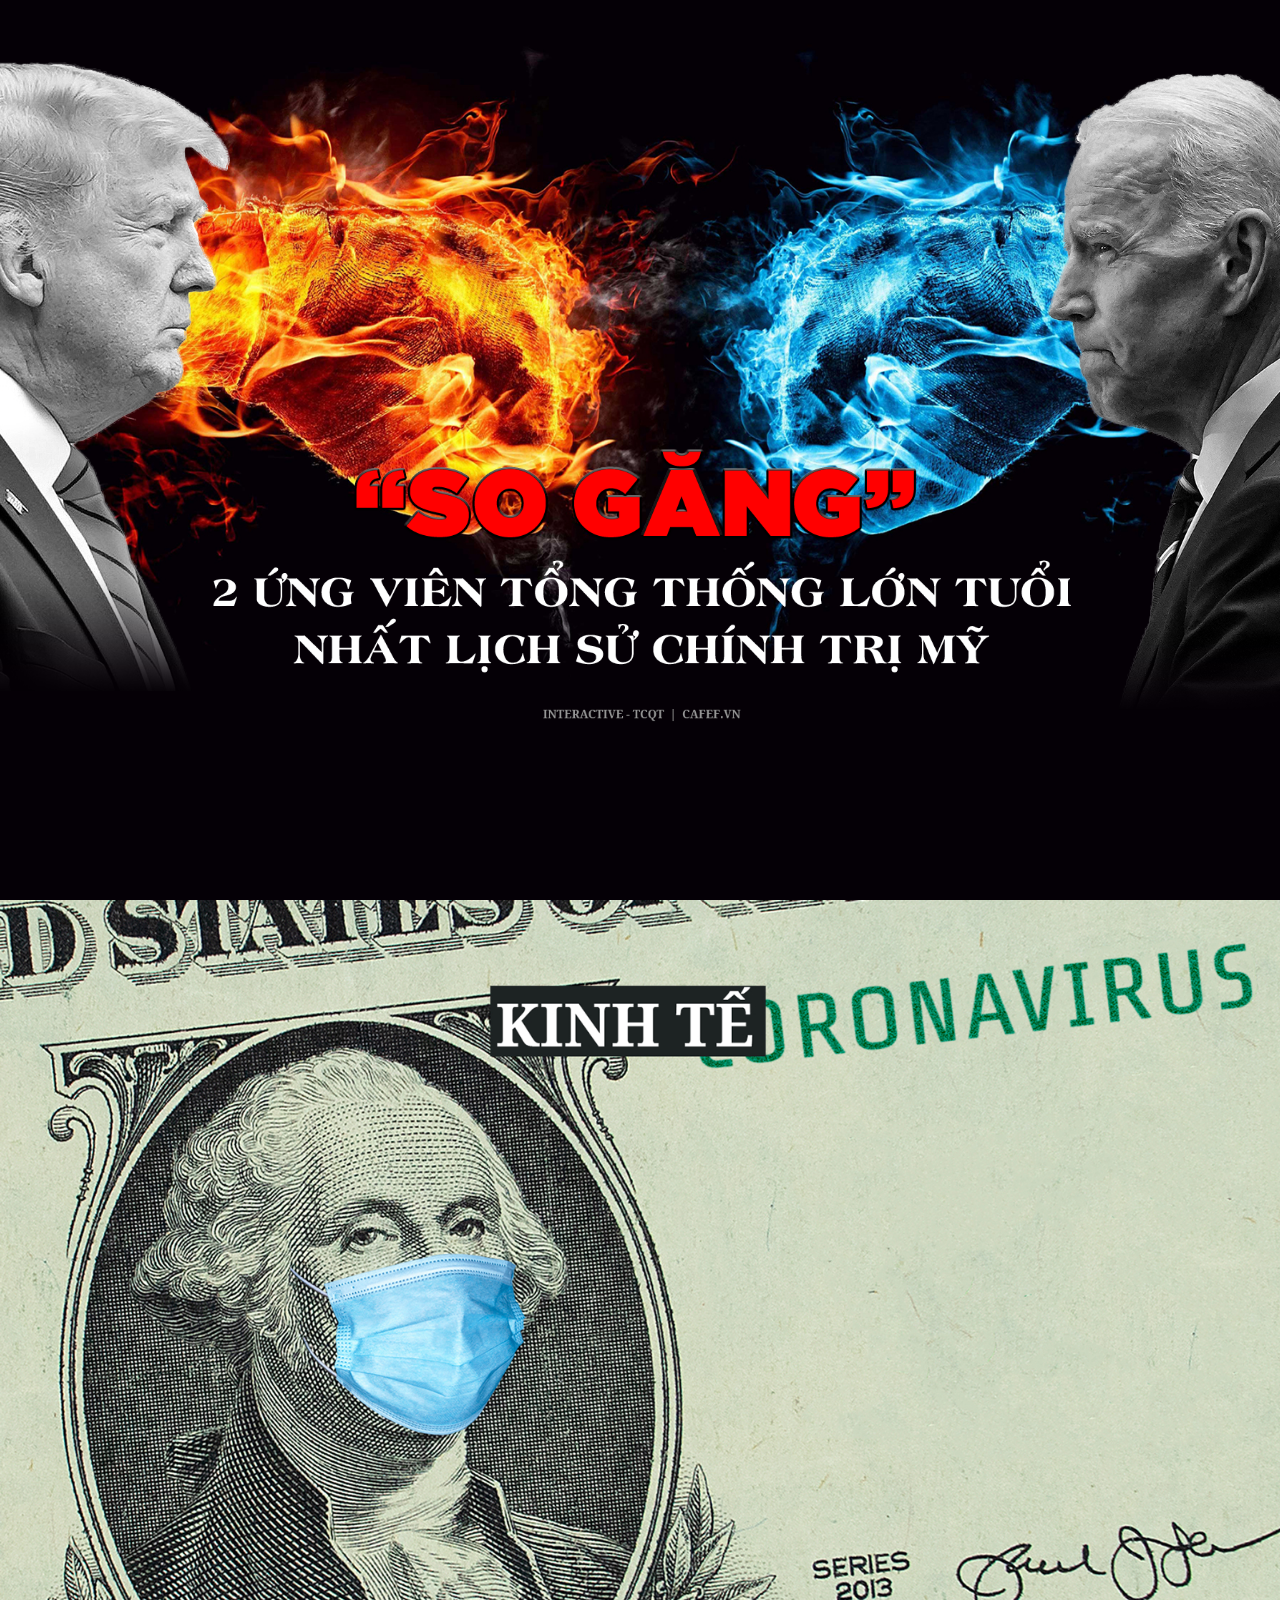
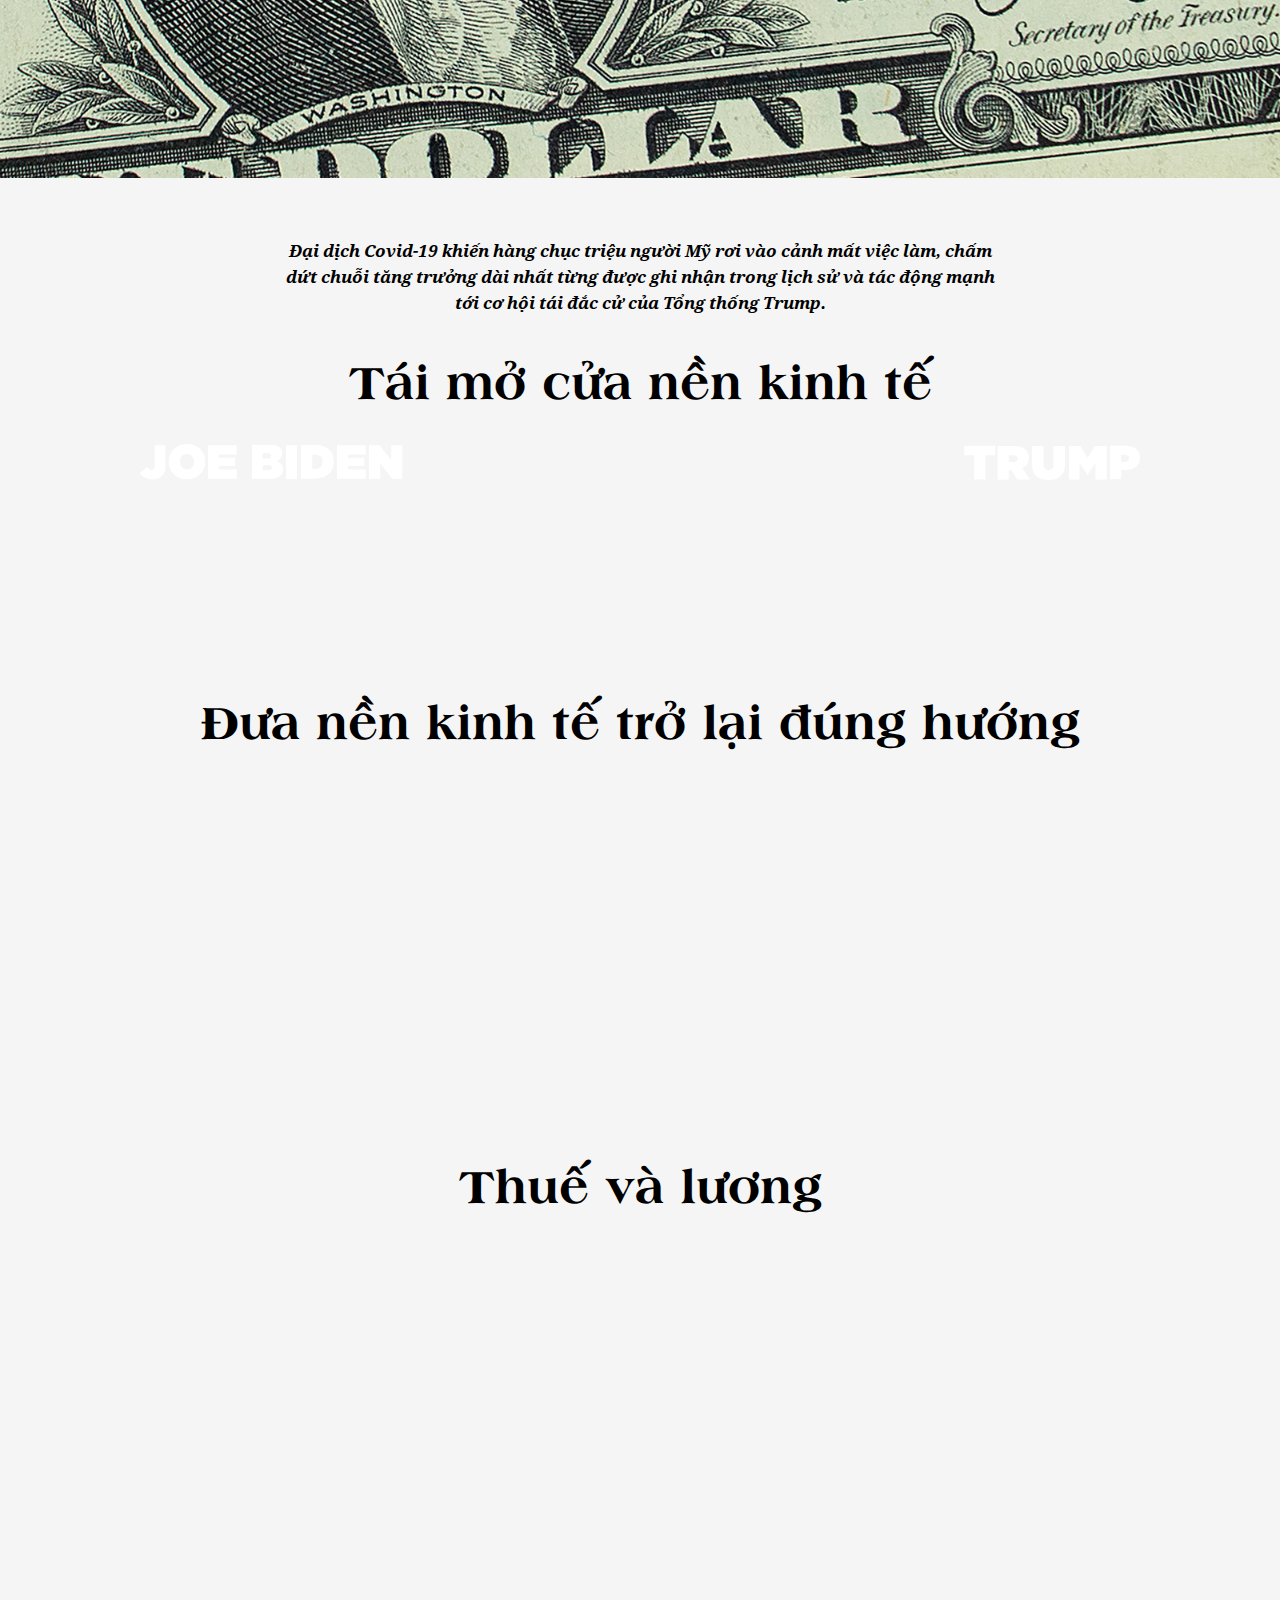
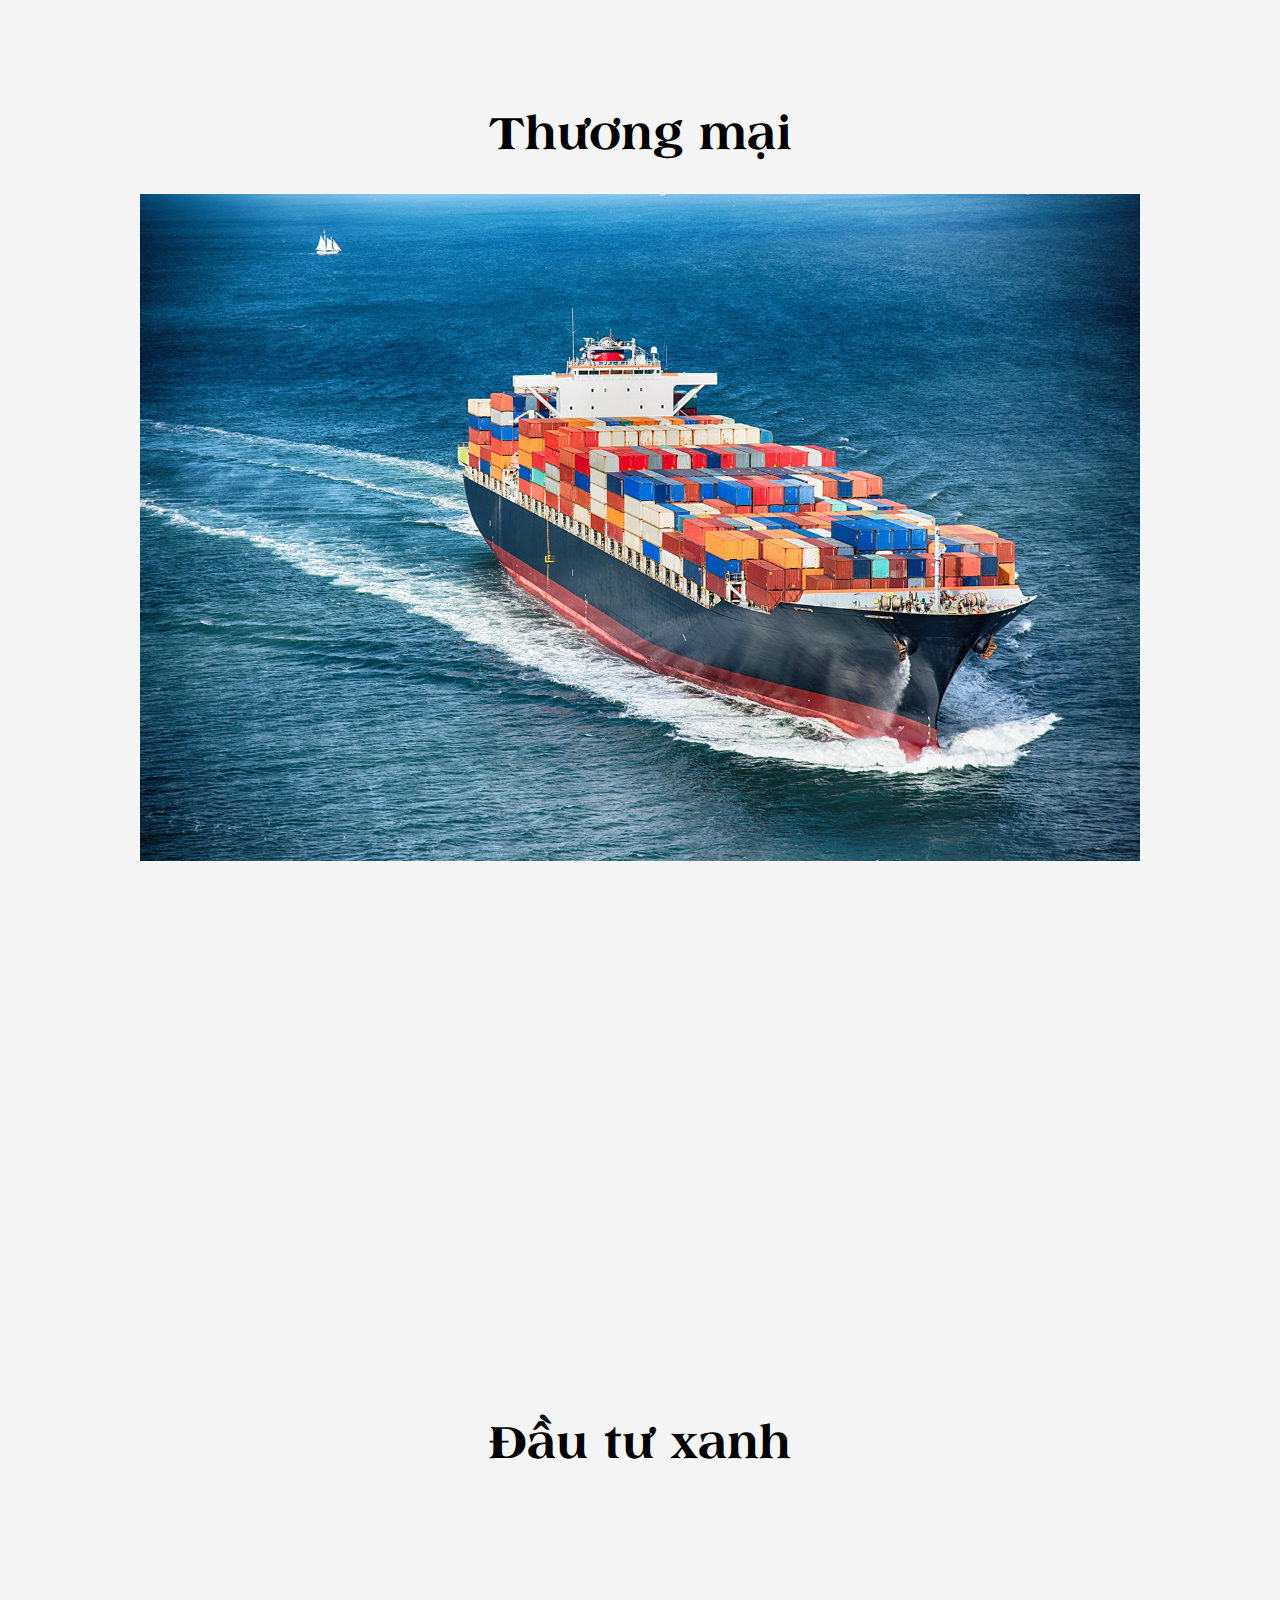
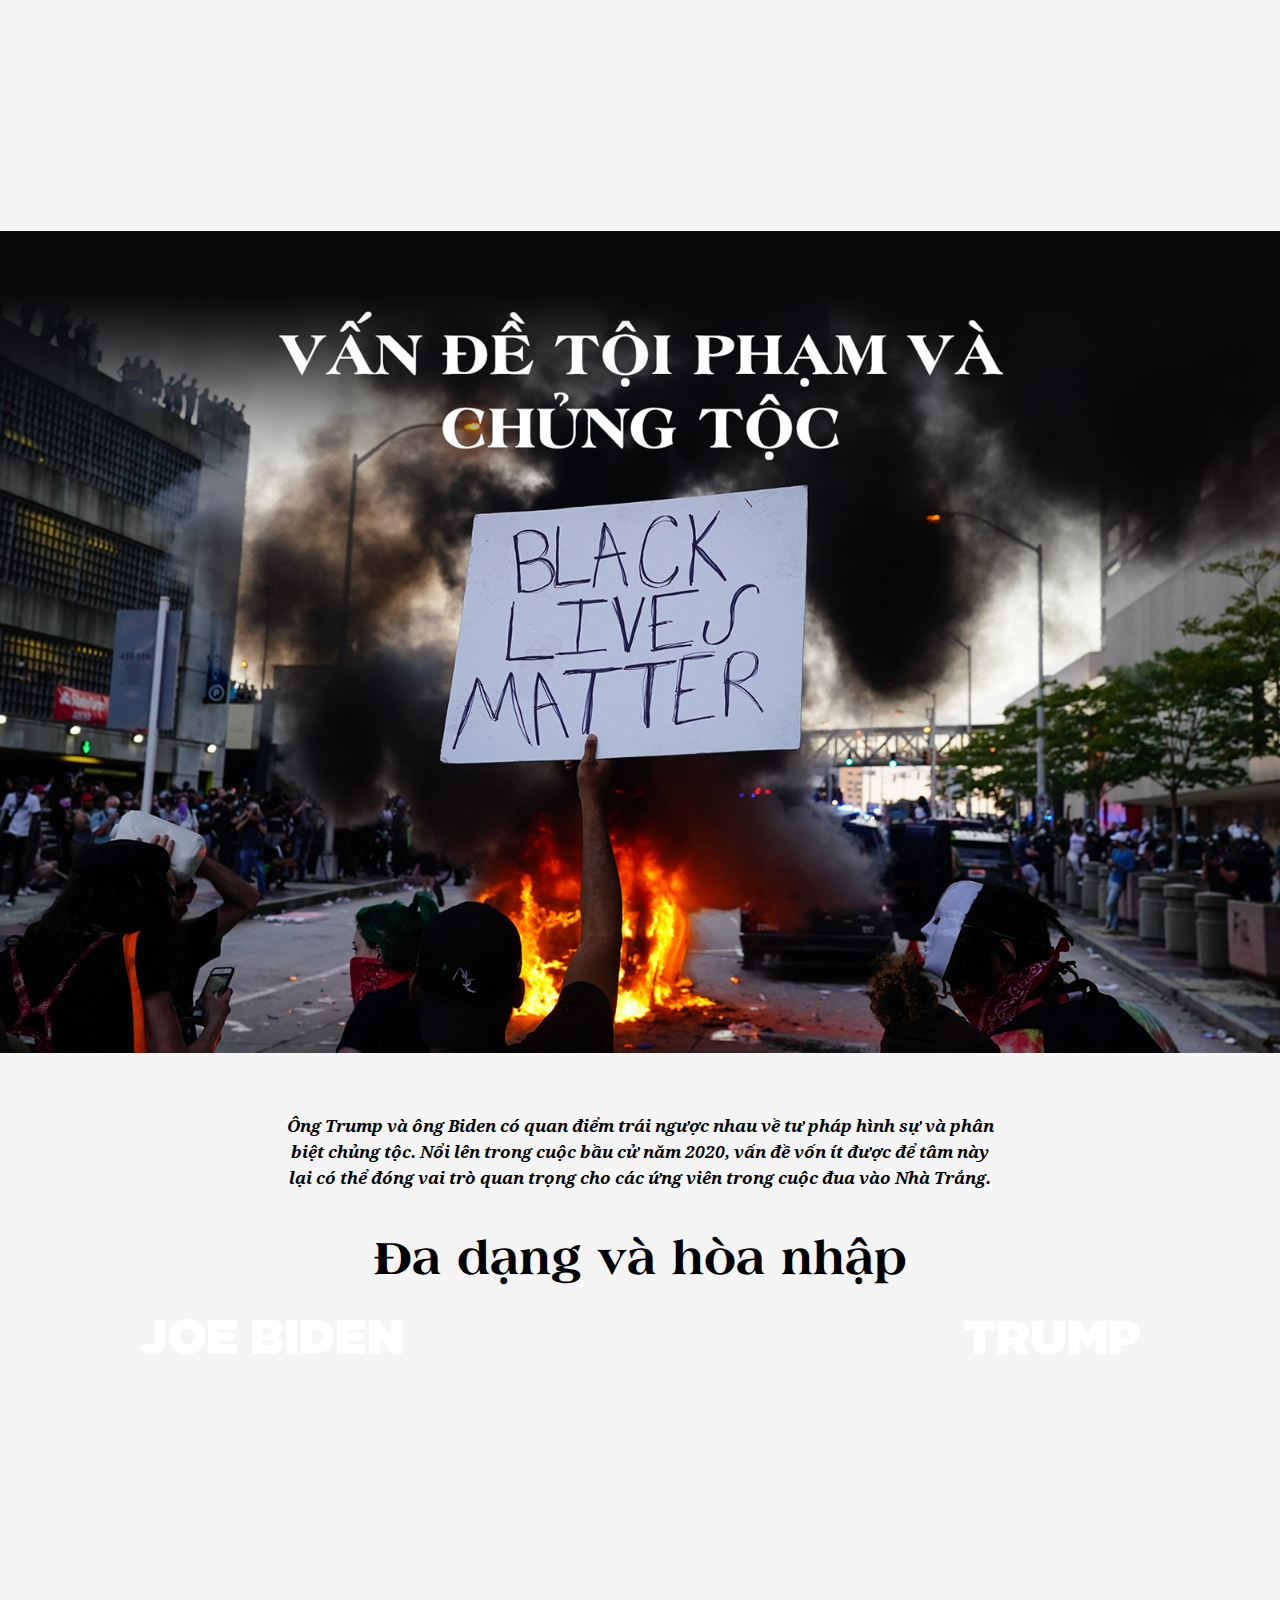
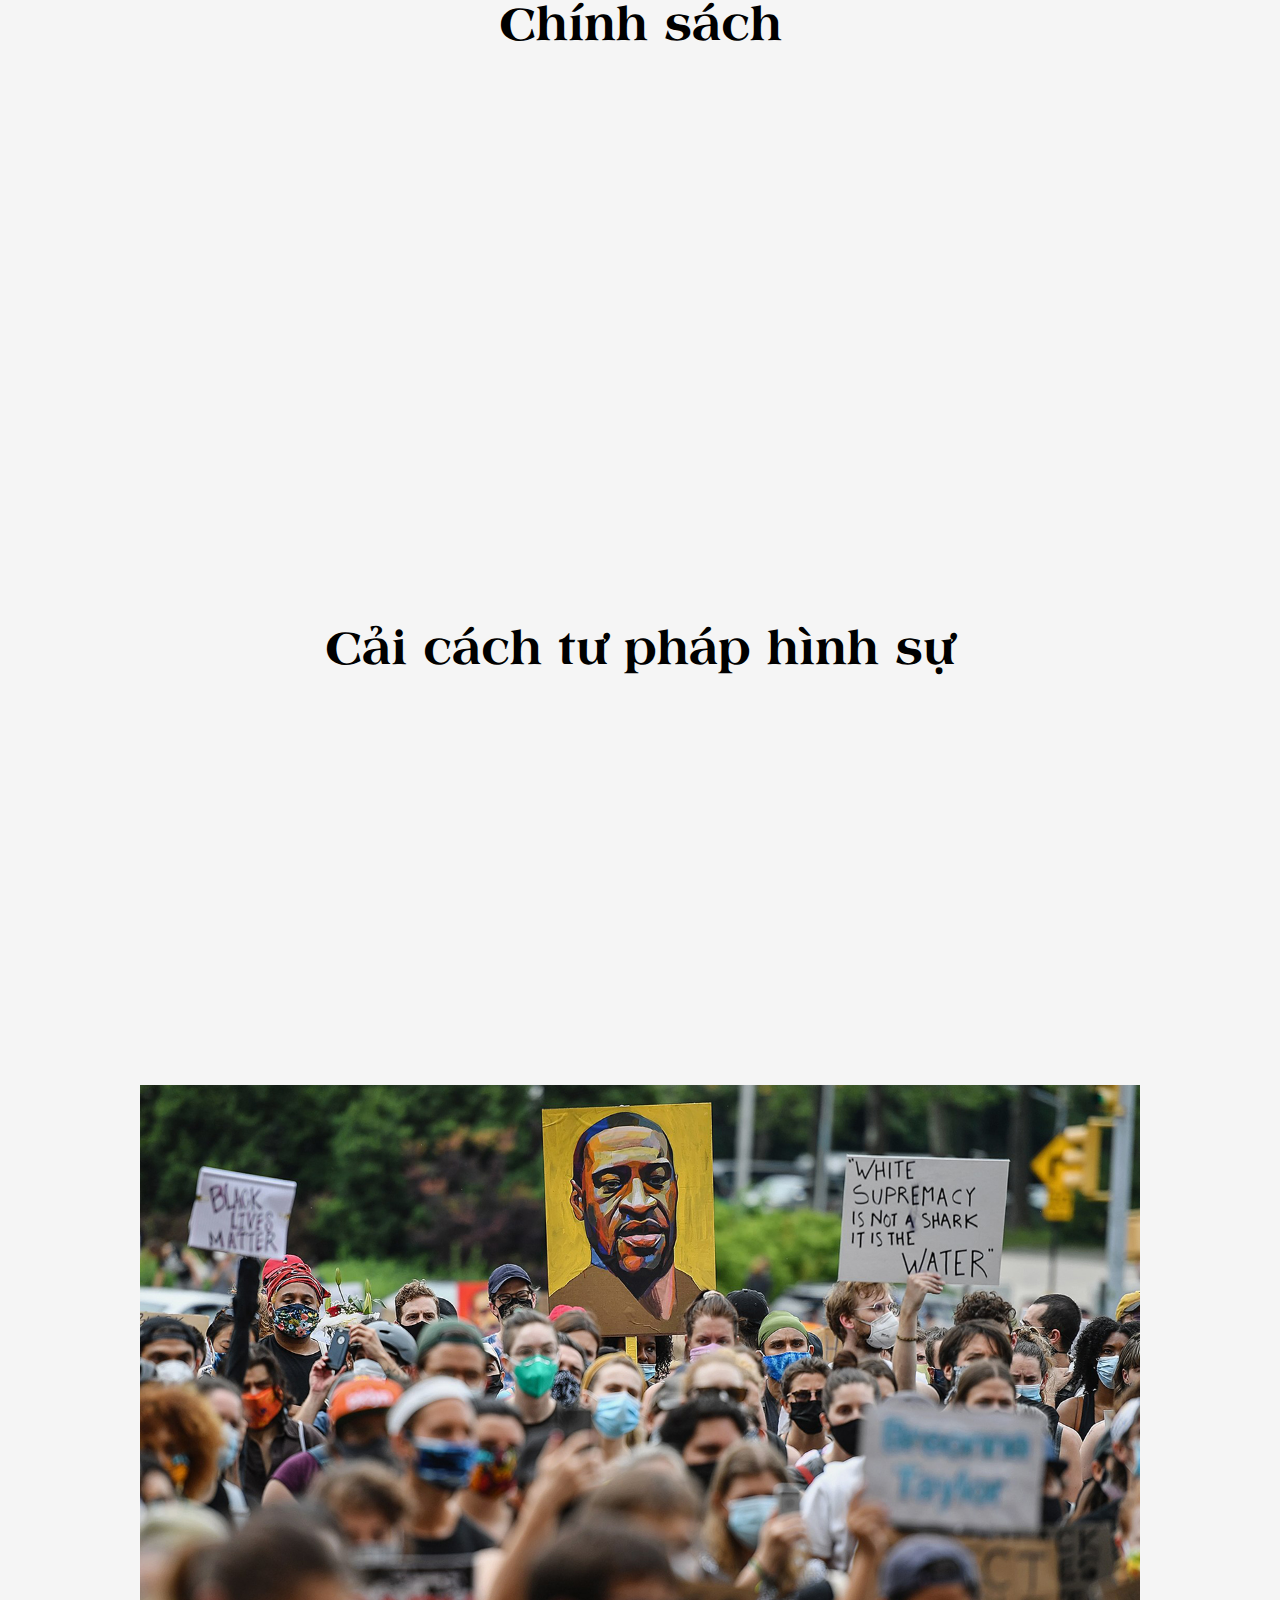
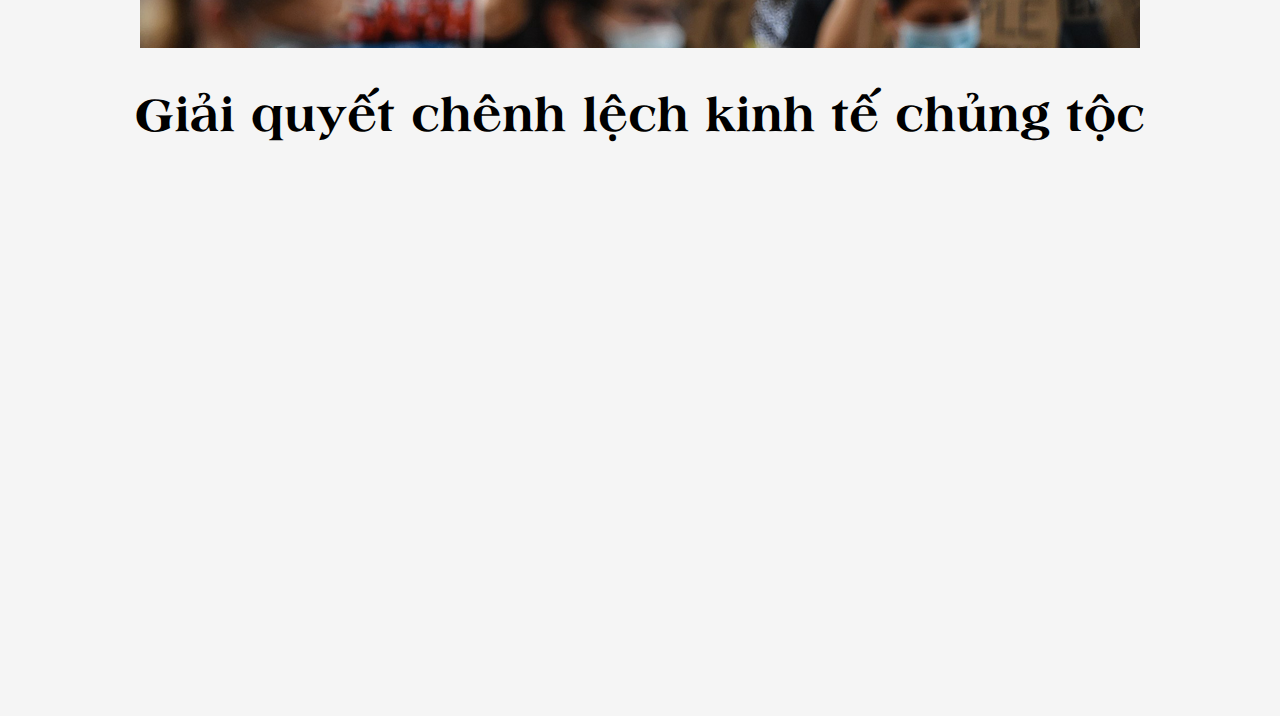
==== web/index.html @ c458f216 "init" ====
<!DOCTYPE html>
<html lang="en">
<head>
    <meta charset="UTF-8">
    <meta name="viewport" content="width=device-width, initial-scale=1.0">
    <title>"So găng" 2 ứng viên Tổng thống lớn tuổi nhất lịch sử chính trị Mỹ</title>
    <link rel="stylesheet" href="css/reset.css">
    <link rel="stylesheet" href="css/fonts.css">
    <link rel="stylesheet" href="css/animate.css">
    <link rel="stylesheet" href="css/styles.css">
    <script src="js/jquery-3.3.1.min.js"></script>
    <script src="js/wow.min.js"></script>
    <script>
        $.fn.equalHeights = function(){
            var max_height = 0;
            $(this).each(function(){
                max_height = Math.max($(this).outerHeight(), max_height);
            });
            $(this).each(function(){
                $(this).height(max_height);
            });
        };

        $(document).ready(function() {
            $('.emag-sec-row').each(function() {
                $(this).find('.emag-content').equalHeights()
            })

            new WOW().init();
        })
    </script>
</head>
<body>
    <div class="emag-wrapper">
        <div class="emag-cover">
            <img src="images/cover.jpg" alt="">
            <img src="images/title.png" alt="" class="emag-cover-title">
            <img src="images/bg.png" alt="" class="emag-bg">
        </div>

        <div class="emag-section">
            <div class="emag-sec-cover">
                <img src="images/cover-1.jpg" alt="">
            </div>

            <div class="emag-sec-sapo w720">
                Đại dịch Covid-19 khiến hàng chục triệu người Mỹ rơi vào cảnh mất việc làm, chấm dứt chuỗi tăng trưởng dài nhất từng được ghi nhận trong lịch sử và tác động mạnh tới cơ hội tái đắc cử của Tổng thống Trump.
            </div>

            <div class="emag-sec-main">
                <div class="emag-sec-title">Tái mở cửa nền kinh tế</div>

                <img src="images/caption.png" alt="" class="emag-cation">

                <div class="emag-sec-row">
                    <div class="emag-sec-column wow fadeInLeft" data-wow-duration="0.6s">
                        <div class="emag-sub">Thận trọng</div>

                        <div class="emag-content">
                            <p>Thận trọng trong việc mở cửa trở lại nền kinh tế khi chưa thể tăng cường các xét nghiệm Covid-19.</p>
                        </div>
                    </div>

                    <div class="emag-sec-column wow fadeInRight" data-wow-duration="0.6s">
                        <div class="emag-sub">Mở cửa càng nhanh càng tốt</div>

                        <div class="emag-content">
                            <p>Thúc đẩy các bang mở cửa trở lại càng nhanh càng tốt mặc dù dịch bệnh hoành hành.</p>
                        </div>
                    </div>
                </div>

                <div class="emag-sec-title">Đưa nền kinh tế trở lại đúng hướng</div>

                <div class="emag-sec-row">
                    <div class="emag-sec-column wow fadeInLeft" data-wow-duration="0.6s">
                        <div class="emag-sub">Chi thêm hàng nghìn tỷ</div>

                        <div class="emag-content">
                            <p>Đề xuất chi hàng nghìn tỷ USD để tạo việc làm mới trong lĩnh vực năng lượng sạch, sản xuất và chăm sóc sức khỏe đồng thời giảm bớt bất bình đẳng kinh tế chủng tộc.</p>

                            <p>Muốn Washington hỗ trợ nhiều hơn nữa cho các bang trong việc chi trả trợ cấp thất nghiệp và cho rằng các hộ gia đình cũng như chính quyền địa phương cần được hỗ trợ nhiều hơn nữa để vượt qua tình trạng đóng cửa.</p>
                        </div>
                    </div>

                    <div class="emag-sec-column wow fadeInRight" data-wow-duration="0.6s">
                        <div class="emag-sub">Kích thích một lần</div>

                        <div class="emag-content">
                            <p>Kể từ khi Covid-19 bùng lên, Tổng thống Trump đã ký luật hỗ trợ nền kinh tế với hàng nghìn tỷ USD viện trợ một lần cho các doanh nghiệp, cá nhân và các chính quyền địa phương.</p>

                            <p>Để hỗ trợ các biện pháp kích thích này, ông Trump đưa ra nhiều giải pháp, bao gồm cả cắt giảm thuế.</p>
                        </div>
                    </div>
                </div>

                <div class="emag-sec-title">Thuế và lương</div>

                <div class="emag-sec-row">
                    <div class="emag-sec-column wow fadeInLeft" data-wow-duration="0.6s">
                        <div class="emag-sub">Tăng lương tối thiểu</div>

                        <div class="emag-content">
                            <p>Đưa ra những chỉ trích, cho rằng việc cắt giảm thuế năm 2017 của Chính quyền Trump là mang lại quá nhiều lợi ích cho những người giàu có và các tập đoàn.</p>

                            <p>Cam kết đảo ngược một số quy định cắt giảm thuế năm 2017 của ông Trump bằng cách tăng thuế cận biên đối với người có thu nhập cao nhất về mức 39,6% so với 37% như hiện nay.</p>

                            <p>Hỗ trợ nâng mức lương tối thiểu quốc gia lên 15 USD/giờ từ mức 7,25 USD/giờ và gia tăng các khoản miễn thuế cho người lao động có thu nhập thấp hơn.  </p>
                        </div>
                    </div>

                    <div class="emag-sec-column wow fadeInRight" data-wow-duration="0.6s">
                        <div class="emag-sub">Không tăng thuế</div>

                        <div class="emag-content">
                            <p>Việc cắt giảm thuế năm 2017 là ví dụ cho cách tiếp cận của ông Trump trong việc kích thích tăng trưởng kinh tế. Việc cắt giảm thuế tiền lương sẽ tăng thu nhập của hầu hết những người Mỹ đang làm việc.</p>

                            <p>Chiến dịch tranh cử của ông Trump đang công kích chính sách tăng thuế trong khi nền kinh tế chật vật phục hồi.</p>
                        </div>
                    </div>
                </div>

                <div class="emag-sec-title">Thương mại</div>

                <img src="images/img-1.jpg" alt="" class="emag-sec-img">

                <div class="emag-sec-row">
                    <div class="emag-sec-column wow fadeInLeft" data-wow-duration="0.6s">
                        <div class="emag-sub">Thúc đẩy sản xuất trong nước</div>

                        <div class="emag-content">
                            <p>Đề xuất kế hoạch sản xuất tại Mỹ của riêng mình vào tháng 7, ông Biden cam kết chi 700 tỷ USD cho các sản phẩm mà Mỹ nghiên cứu và sản xuất.</p>

                            <p>Theo ông Biden, kế hoạch này có thể mang đến 5 triệu việc làm hoặc ít nhất là người lao động có thêm tiền lương trong đợt đại dịch chết người.</p>

                            <p>Chỉ trích cuộc chiến thuế quan của ông Trump với Trung Quốc là có hại cho người tiêu dùng và nông dân Mỹ.</p>

                            <p>Bỏ phiếu cho Hiệp định Thương mại Tự do Bắc Mỹ (NAFTA) khi còn là Thượng nghị sĩ.</p>
                        </div>
                    </div>

                    <div class="emag-sec-column wow fadeInRight" data-wow-duration="0.6s">
                        <div class="emag-sub">Thúc đẩy sản xuất trong nước</div>

                        <div class="emag-content">
                            <p>Một trong những vấn đề cốt lõi được ông Trump nhắc tới khi chạy đua vào Nhà Trắng năm 2016 là thúc đẩy sản xuất ở chính nước Mỹ.</p>

                            <p>Cho rằng những khó khăn của Mỹ trong việc mua các trang thiết bị y tế cần thiết giữa đại dịch là lý do để khuyến khích các công ty Mỹ không đi ra bên ngoài.</p>
                        </div>
                    </div>
                </div>

                <div class="emag-sec-title">Đầu tư xanh</div>

                <div class="emag-sec-row">
                    <div class="emag-sec-column wow fadeInLeft" data-wow-duration="0.6s">
                        <div class="emag-sub">2.000 tỷ USD cho 4 năm</div>

                        <div class="emag-content">
                            <p>Ông Biden tuyên bố sẽ chi 2.000 tỷ USD trong 4 năm để cải tiến cơ sở hạ tầng, xây dựng hệ thống vận tải công cộng không khí thải, xây dựng những ngôi nhà bền vững và tạo việc làm trong lĩnh vực năng lượng sạch.</p>
                        </div>
                    </div>

                    <div class="emag-sec-column wow fadeInRight" data-wow-duration="0.6s">
                        <div class="emag-sub">Không đề cao</div>

                        <div class="emag-content">
                            <p>Ông Trump cũng ủng hộ chi tiêu nhiều hơn cho đường xá, cầu và sân bay của Mỹ nhưng không tỏ ra mặn mà với đầu tư “xanh”.</p>
                        </div>
                    </div>
                </div>
            </div>
        </div>

        <div class="emag-section">
            <div class="emag-sec-cover">
                <img src="images/cover-2.jpg" alt="">
            </div>

            <div class="emag-sec-sapo w720">
                Ông Trump và ông Biden có quan điểm trái ngược nhau về tư pháp hình sự và phân biệt chủng tộc. Nổi lên trong cuộc bầu cử năm 2020, vấn đề vốn ít được để tâm này lại có thể đóng vai trò quan trọng cho các ứng viên trong cuộc đua vào Nhà Trắng.
            </div>

            <div class="emag-sec-main">
                <div class="emag-sec-title">Đa dạng và hòa nhập</div>

                <img src="images/caption.png" alt="" class="emag-cation">
                
                <div class="emag-sec-row">
                    <div class="emag-sec-column wow fadeInLeft" data-wow-duration="0.6s">
                        <div class="emag-sub">Hứa hẹn cho sự đa dạng</div>

                        <div class="emag-content">
                            <p>Ông Biden đã cam kết rằng nội các của ông cũng như các quyết định bổ nhiệm sau này và cả việc chọn Phó Tổng thống, đều phản ánh sự đa dạng chủng tộc của nước Mỹ.</p>
                        </div>
                    </div>

                    <div class="emag-sec-column wow fadeInRight" data-wow-duration="0.6s">
                        <div class="emag-sub">Ít cố vấn da màu</div>

                        <div class="emag-content">
                            <p>Có rất ít người da đen trong số các cố vấn và nhân viên Nhà Trắng dưới thời ông Donald Trump.</p>
                        </div>
                    </div>
                </div>

                <div class="emag-sec-title">Chính sách</div>

                <div class="emag-sec-row">
                    <div class="emag-sec-column wow fadeInLeft" data-wow-duration="0.6s">
                        <div class="emag-sub">Cải cách</div>

                        <div class="emag-content">
                            <p>Cáo buộc Chính quyền Trump giám sát lỏng lẻo hoạt động của các cảnh sát vi phạm quyền công dân. Thúc đẩy cải cách quyền miễn trừ theo hướng giảm đặc quyền dành cho cảnh sát, một quy định giúp bảo vệ các sĩ quan thực thi pháp luật khỏi các vụ kiện của nạn nhân. Người phát ngôn của ông Trump nói rằng ông chủ Nhà Trắng không ủng hộ việc tước bỏ quyền này của cảnh sát.</p>

                            <p>Chống lại lời kêu gọi của các nhà hoạt động để nhằm vào cảnh sát. Thay vào đó, hứa đầu tư 300 triệu USD vào một chương trình nhằm đa dạng hơn đội ngũ sĩ quan cũng như đào tạo họ để phát triển các mối quan hệ ít đối nghịch hơn với cộng đồng.</p>
                        </div>
                    </div>

                    <div class="emag-sec-column wow fadeInRight" data-wow-duration="0.6s">
                        <div class="emag-sub">Pháp luật và mệnh lệnh</div>

                        <div class="emag-content">
                            <p>Đáp lại các cuộc biểu tình trên toàn nước Mỹ về cái chết của George Floyd, một công dân da màu bị cảnh sát giết hại trong lúc bắt giữ, ông Trump ra lệnh cho quân đội vào dẹp loạn và thúc giục các bang làm tương tự.</p>

                            <p>Đã ký một lệnh hành pháp để thực hiện cải cách trong hệ thống cảnh sát. Khuyến khích cảnh sát sử dụng các tiêu chuẩn mới nhất về sử dụng vũ lực, cấm ghì cổ nghi phạm trừ khi tính mạng của một sĩ quan bị đe dọa và kêu gọi thực hiện nhiều điều khác.</p>

                            <p>Người Dân chủ thì lên tiếng phê bình việc cho phép cảnh sát sử dụng biện pháp ghì cổ với một số ngoại lệ cũng như không đặt ra hạn chế với cảnh sát khi xông vào nhà nghi phạm mà không cần báo trước.</p>
                        </div>
                    </div>
                </div>

                <div class="emag-sec-title">Cải cách tư pháp hình sự</div>

                <div class="emag-sec-row">
                    <div class="emag-sec-column wow fadeInLeft" data-wow-duration="0.6s">
                        <div class="emag-sub">Ủng hộ</div>

                        <div class="emag-content">
                            <p>Muốn loại bỏ án tử hình, biệt giam và bỏ tù những người bị cáo buộc cho tới khi họ nộp tiền bảo lãnh. Đã cam kết tài trợ 200 tỷ USD cho các tiểu bang để giảm các tệ nạn xã hội như mù chữ, lạm dụng trẻ em để đổi lấy việc giảm mức án bắt buộc tối thiểu.</p>

                            <p>Với tư cách là Thượng nghị sĩ, ông Biden đã bỏ phiếu cho luật hình sự năm 1994, điều bị các nhà phê bình cáo buộc là góp phần tống giam hàng loạt người da màu.</p>
                        </div>
                    </div>

                    <div class="emag-sec-column wow fadeInRight" data-wow-duration="0.6s">
                        <div class="emag-sub">Ủng hộ</div>

                        <div class="emag-content">
                            <p>Vào năm 2018, Đạo luật First Step đã được ông Trump đặt bút ký thông qua. Nó cho phép giảm mức án tối thiểu hoặc bắt buộc, mở rộng các chương trình cai nghiện ma túy cho tù nhân và cho phép một số tù nhân được ra tù sớm nếu có hành vi tốt.</p>

                            <p>Ông Trump cũng ủng hộ một số chính sách “cứng rắn với tội phạm”, bao gồm tìm cách tái khởi động hình phạt tử hình.</p>
                        </div>
                    </div>
                </div>

                <img src="images/img-2.jpg" alt="" class="emag-sec-img">

                <div class="emag-sec-title">Giải quyết chênh lệch kinh tế chủng tộc</div>

                <div class="emag-sec-row">
                    <div class="emag-sec-column wow fadeInLeft" data-wow-duration="0.6s">
                        <div class="emag-sub">Đúng</div>

                        <div class="emag-content">
                            <p>Kêu gọi luật pháp đơn giản hóa trong việc kiện tụng về phân biệt đối xử khi trả lương. Tuyên bố tạo ra các biện pháp mới để cho vay và bảo vệ tài sản một cách công bằng hơn, cung cấp 300 triệu USD để tài trợ cho các thành phố trong việc giảm bớt các quy định phân biệt đối xử và tạo ra một lực lượng đặc trách để đi tìm nguyên nhân vì sao số người da màu chết vì Covid-19 cao hơn hẳn so với phần còn lại.</p>

                            <p>Ông Biden cũng cho biết sẽ yêu cầu một nhóm nghiên cứu tính toán tính khả thi của việc chi trả một khoản bồi hoàn bằng tiền mặt cho người da đen vì hậu quả của chế độ nô lệ và phân biệt chủng tộc.</p>
                        </div>
                    </div>

                    <div class="emag-sec-column wow fadeInRight" data-wow-duration="0.6s">
                        <div class="emag-sub">Tăng trưởng kinh tế cho tất cả</div>

                        <div class="emag-content">
                            <p>Ông Trump thường ca ngợi tỷ lệ thất nghiệp của người da đen, vốn đạt mức thấp kỷ lục trước khi đại dịch Covid-19 xảy ra, để nói về thành tựu của mình trong việc giải quyết chênh lệch kinh tế chủng tộc.</p>
                        </div>
                    </div>
                </div>
            </div>
        </div>
    </div>
</body>
</html>
---- web/css/fonts.css ----
@font-face {
    font-family: 'NotoSerif';
    src: url('../fonts/NotoSerif-Regular.ttf') format('truetype');
    font-weight: 400;
}
@font-face {
    font-family: 'NotoSerif';
    src: url('../fonts/NotoSerif-Italic.ttf') format('truetype');
    font-weight: 400;
    font-style: italic;
}
@font-face {
    font-family: 'NotoSerif';
    src: url('../fonts/NotoSerif-Bold.ttf') format('truetype');
    font-weight: 700;
}
@font-face {
    font-family: 'NotoSerif';
    src: url('../fonts/NotoSerif-BoldItalic.ttf') format('truetype');
    font-weight: 700;
    font-style: italic;
}
@font-face {
    font-family: 'Gotham';
    src: url('../fonts/Gotham.ttf') format('truetype');
    font-weight: 400;
}
@font-face {
    font-family: 'Americana';
    src: url('../fonts/UTM\ AmericanaBEx.ttf') format('truetype');
    font-weight: 400;
}
---- web/css/styles.css ----
* {
    margin: 0;
    padding: 0;
    box-sizing: border-box;
}
img {
    vertical-align: middle;
    max-width: 100%;
}
.w660 {
    width: 660px;
    margin: 0 auto;
}
.w720 {
    width: 720px;
    margin: 0 auto;
}
.emag-cover {
    width: 100%;
    height: 100vh;
    max-height: 100vh;
}
.emag-cover img {
    width: 100%;
    height: 100%;
    max-width: 100%;
    max-height: 100%;
    object-fit: cover;
    object-position: center;
}
.emag-cover-title {
    position: absolute;
    top: 0;
    left: 0;
    z-index: 1;
}
.emag-bg {
    position: absolute;
    bottom: 0;
    left: 0;
    object-position: top!important;
}
.emag-section {
    background-color: #f5f5f5;
    background-image: url('../images/bg-1.png');
    background-repeat: no-repeat;
    background-size: 100% auto;
    background-attachment: fixed;
    padding-bottom: 100px;
}
.emag-sec-cover {
    position: relative;
}
.emag-sec-cover img {
    width: 100%;
}
.emag-sec-sapo {
    line-height: 26px;
    margin-top: 60px;
    font-family: 'NotoSerif', serif;
    font-weight: 700;
    font-style: italic;
    font-size: 17px;
    text-align: center;
}
.emag-sec-title {
    font-family: 'Americana';
    font-size: 48px;
    text-align: center;
    margin: 40px auto;
}
.emag-sec-row {
    display: flex;
    justify-content: space-between;
    align-items: flex-start;
    margin: 0 auto;
    width: 78.125%;
}
.emag-sec-column {
    width: calc(50% - 15px);
    height: 100%;
}
.emag-sub {
    color: #fff;
    font-family: 'Americana';
    font-size: 24px;
    line-height: 44px;
    padding: 0 20px;
}
.emag-sec-column:first-child .emag-sub {
    background-color: #344e88;
    border-top-left-radius: 8px;
    border-top-right-radius: 8px;
}
.emag-sec-column:last-child .emag-sub {
    background-color: #dc0101;
    border-top-left-radius: 8px;
    border-top-right-radius: 8px;
}
.emag-content {
    background-color: #fff;
    padding: 20px;
}
.emag-content p {
    font-family: 'NotoSerif', serif;
    font-size: 17px;
    line-height: 26px;
}
.emag-content p:not(:last-child) {
    margin-bottom: 30px;
}
.emag-sec-img {
    display: block;
    width: 78.125%;
    margin: 0 auto;
    margin-top: 40px;
    margin-bottom: 40px;
}
.emag-cation {
    display: block;
    margin: 0 auto;
    width: 78.125%;
}
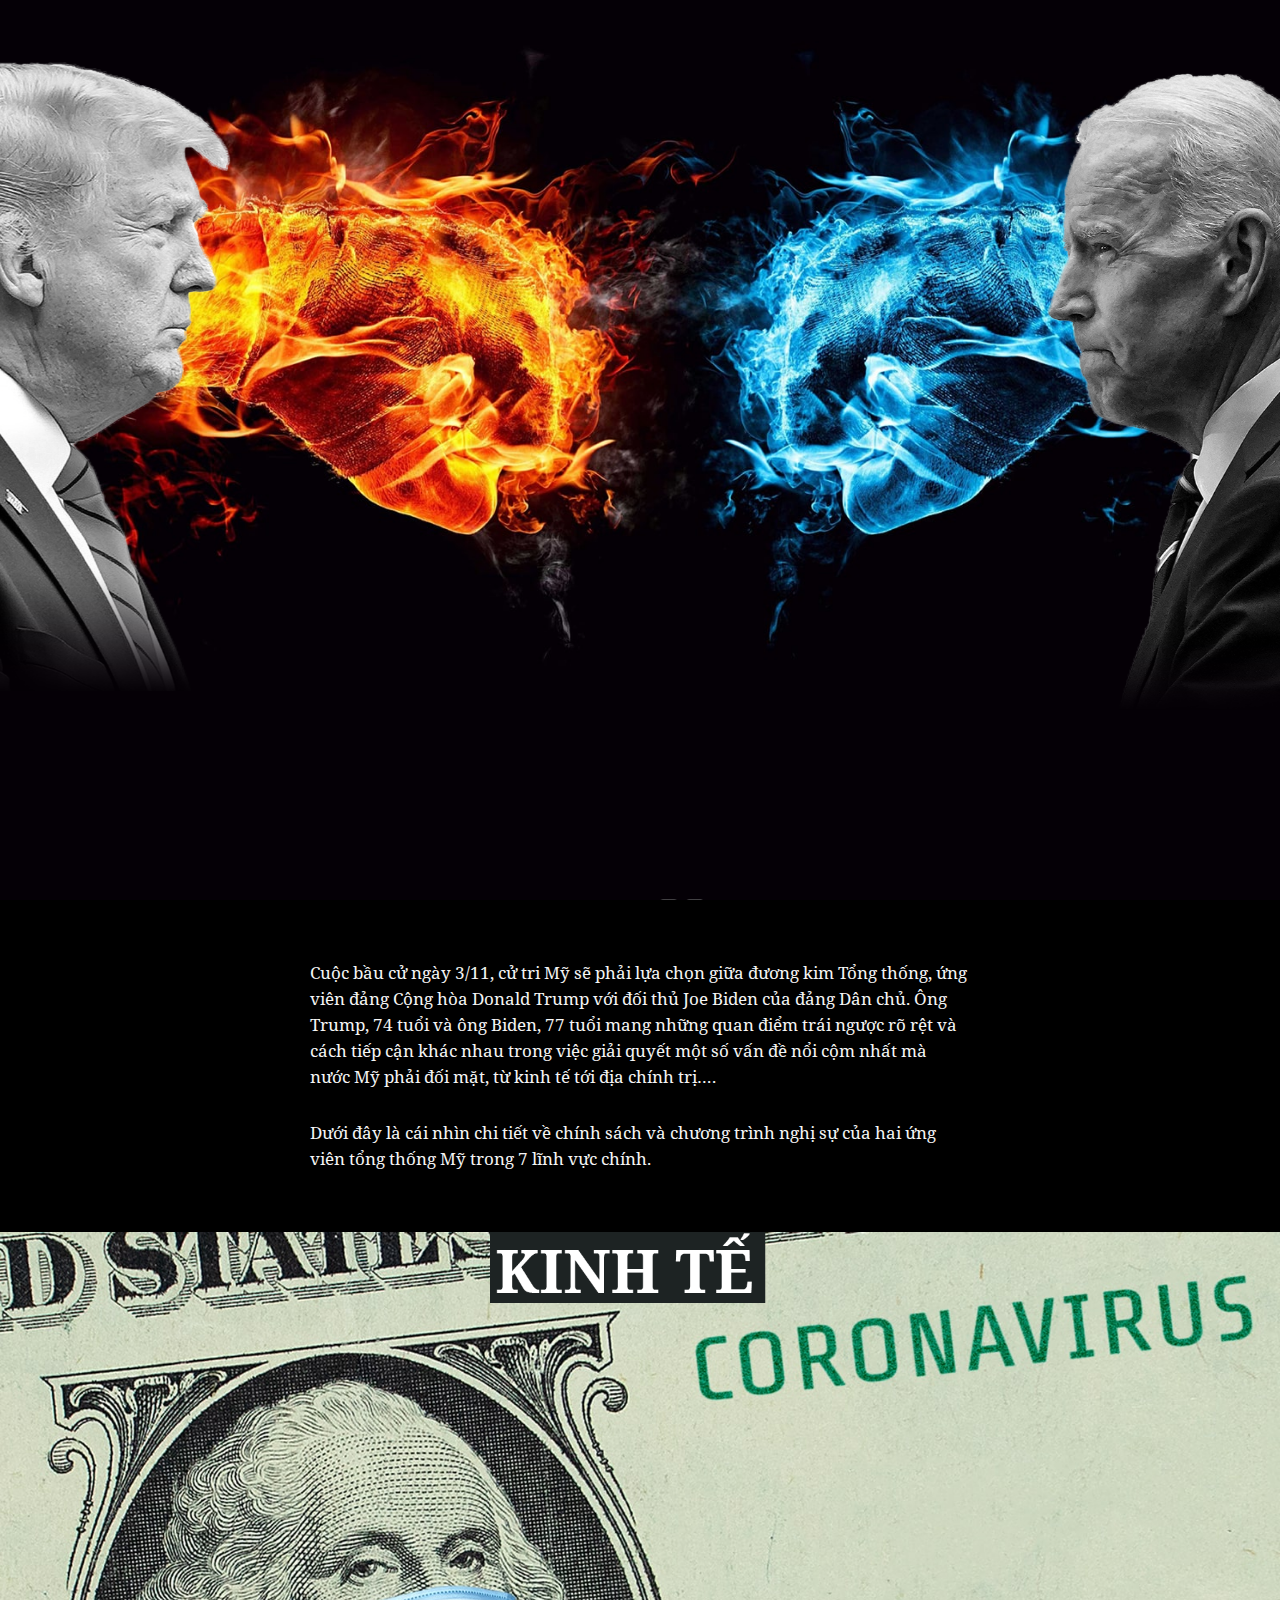
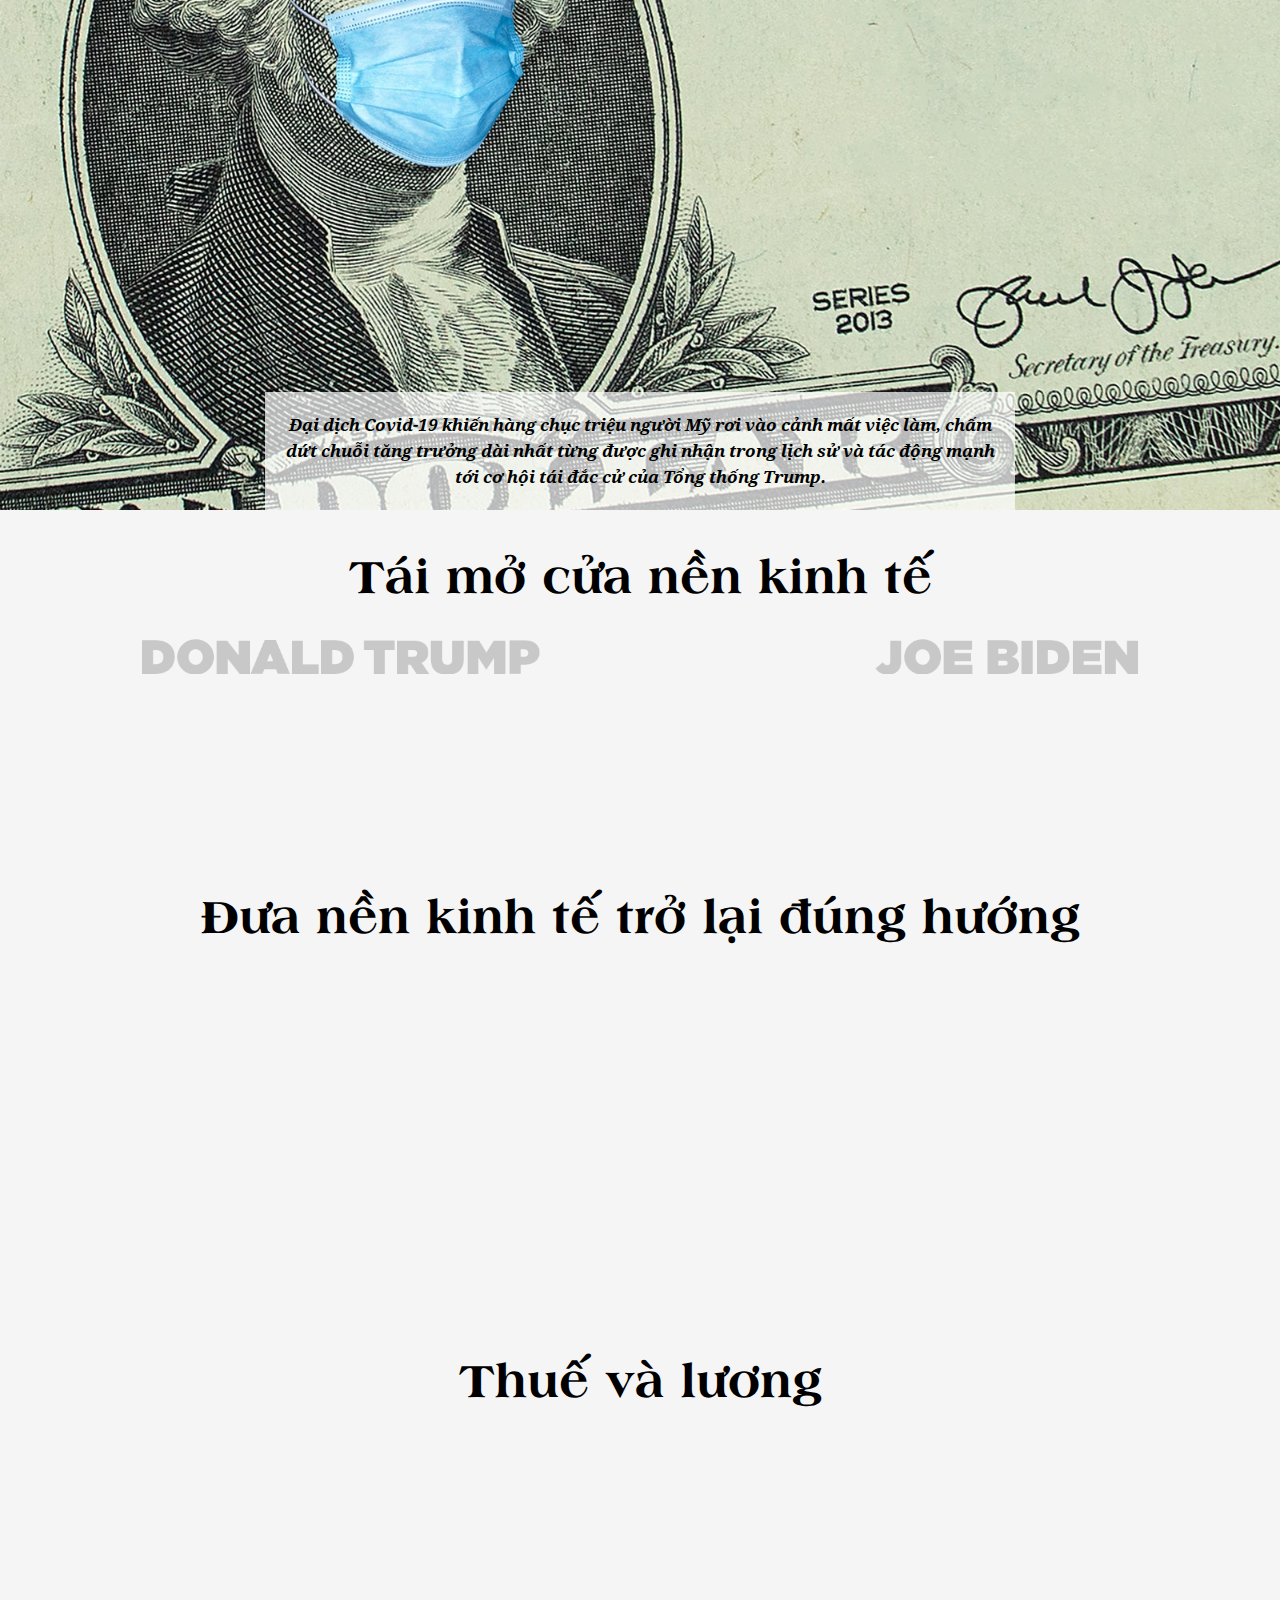
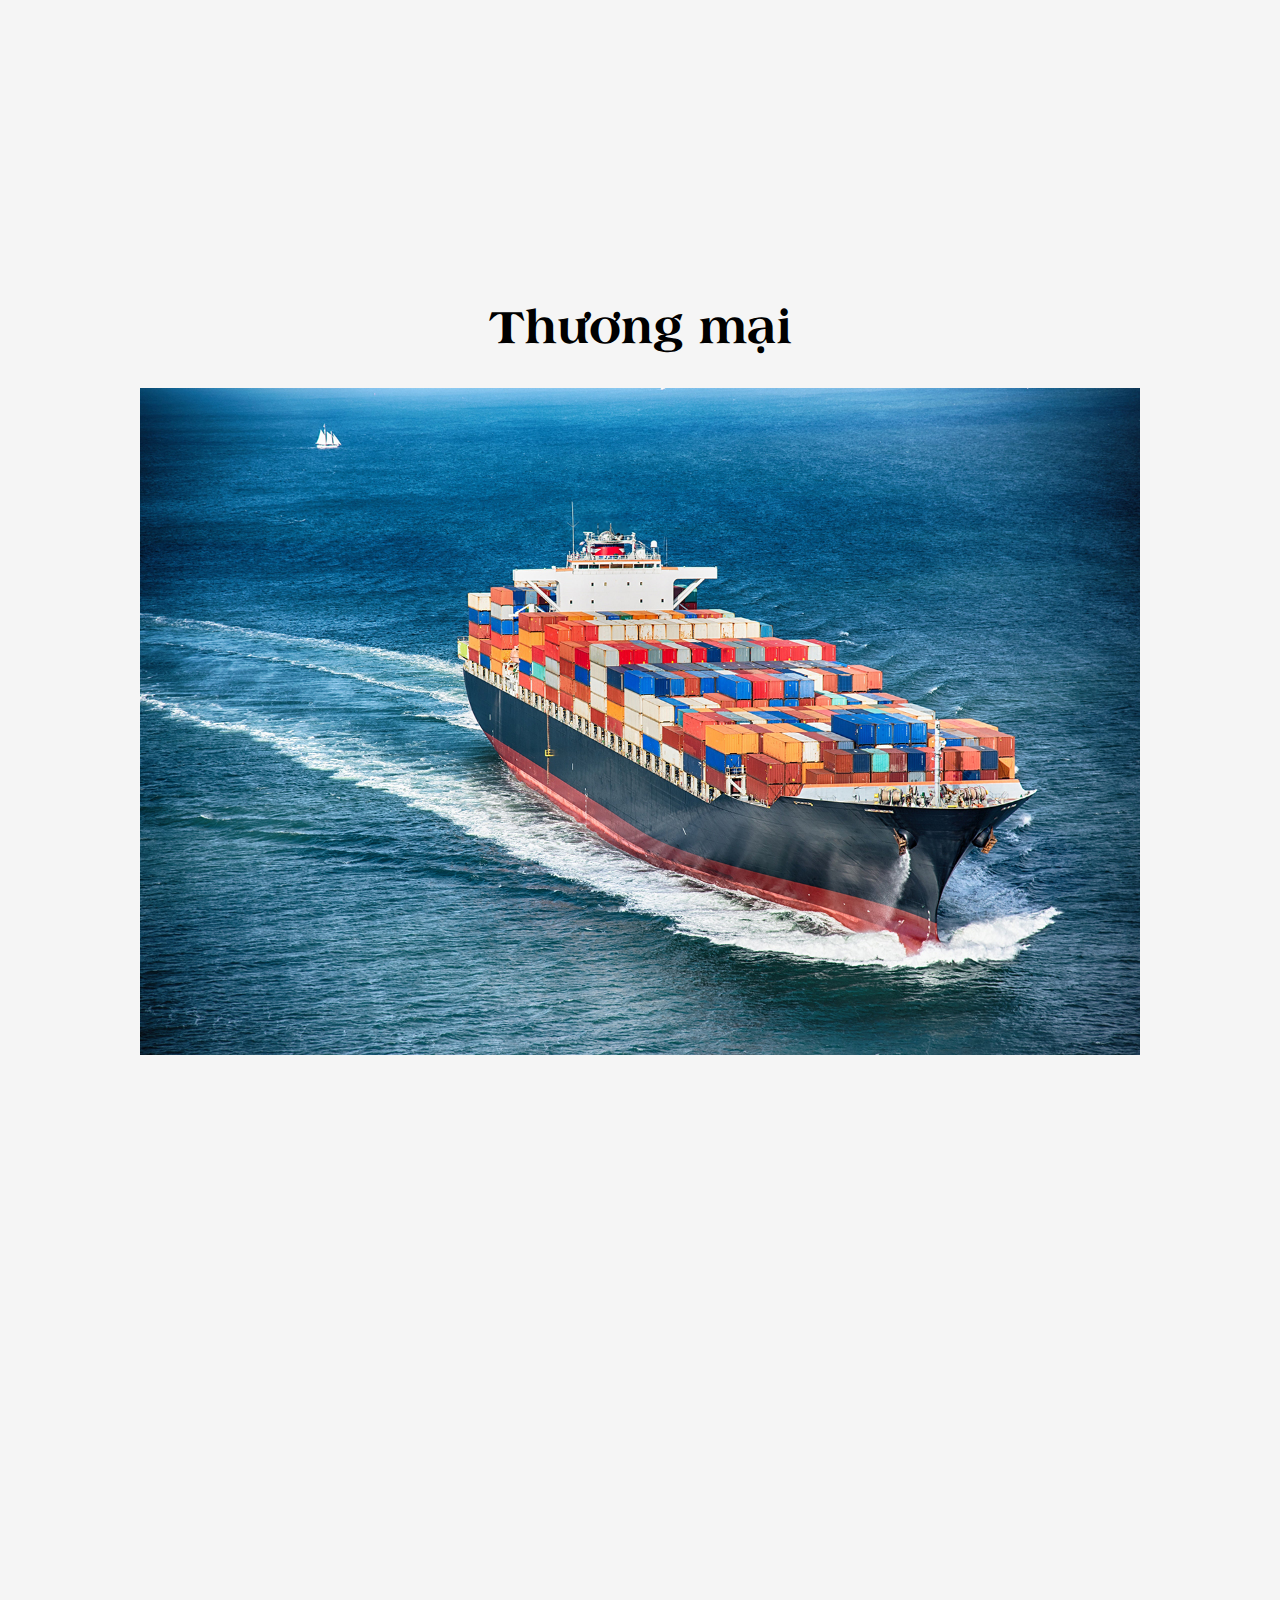
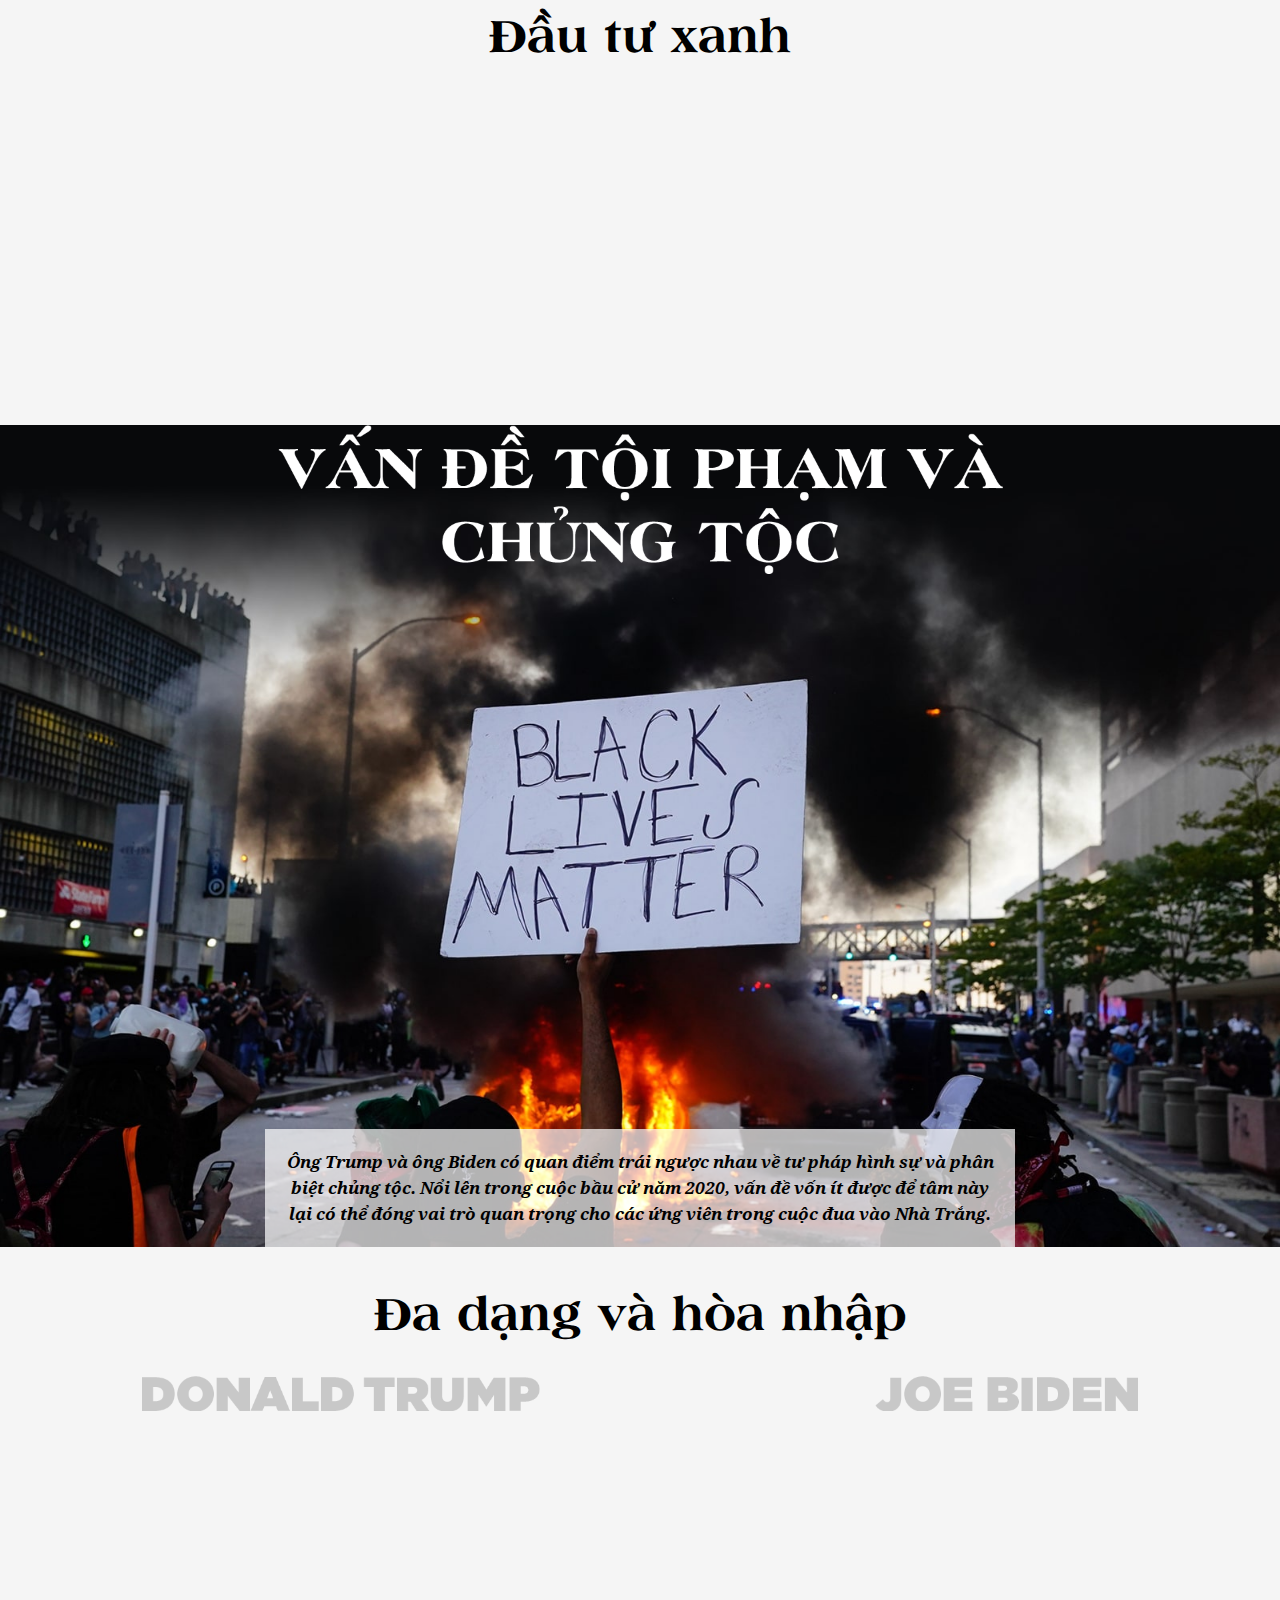
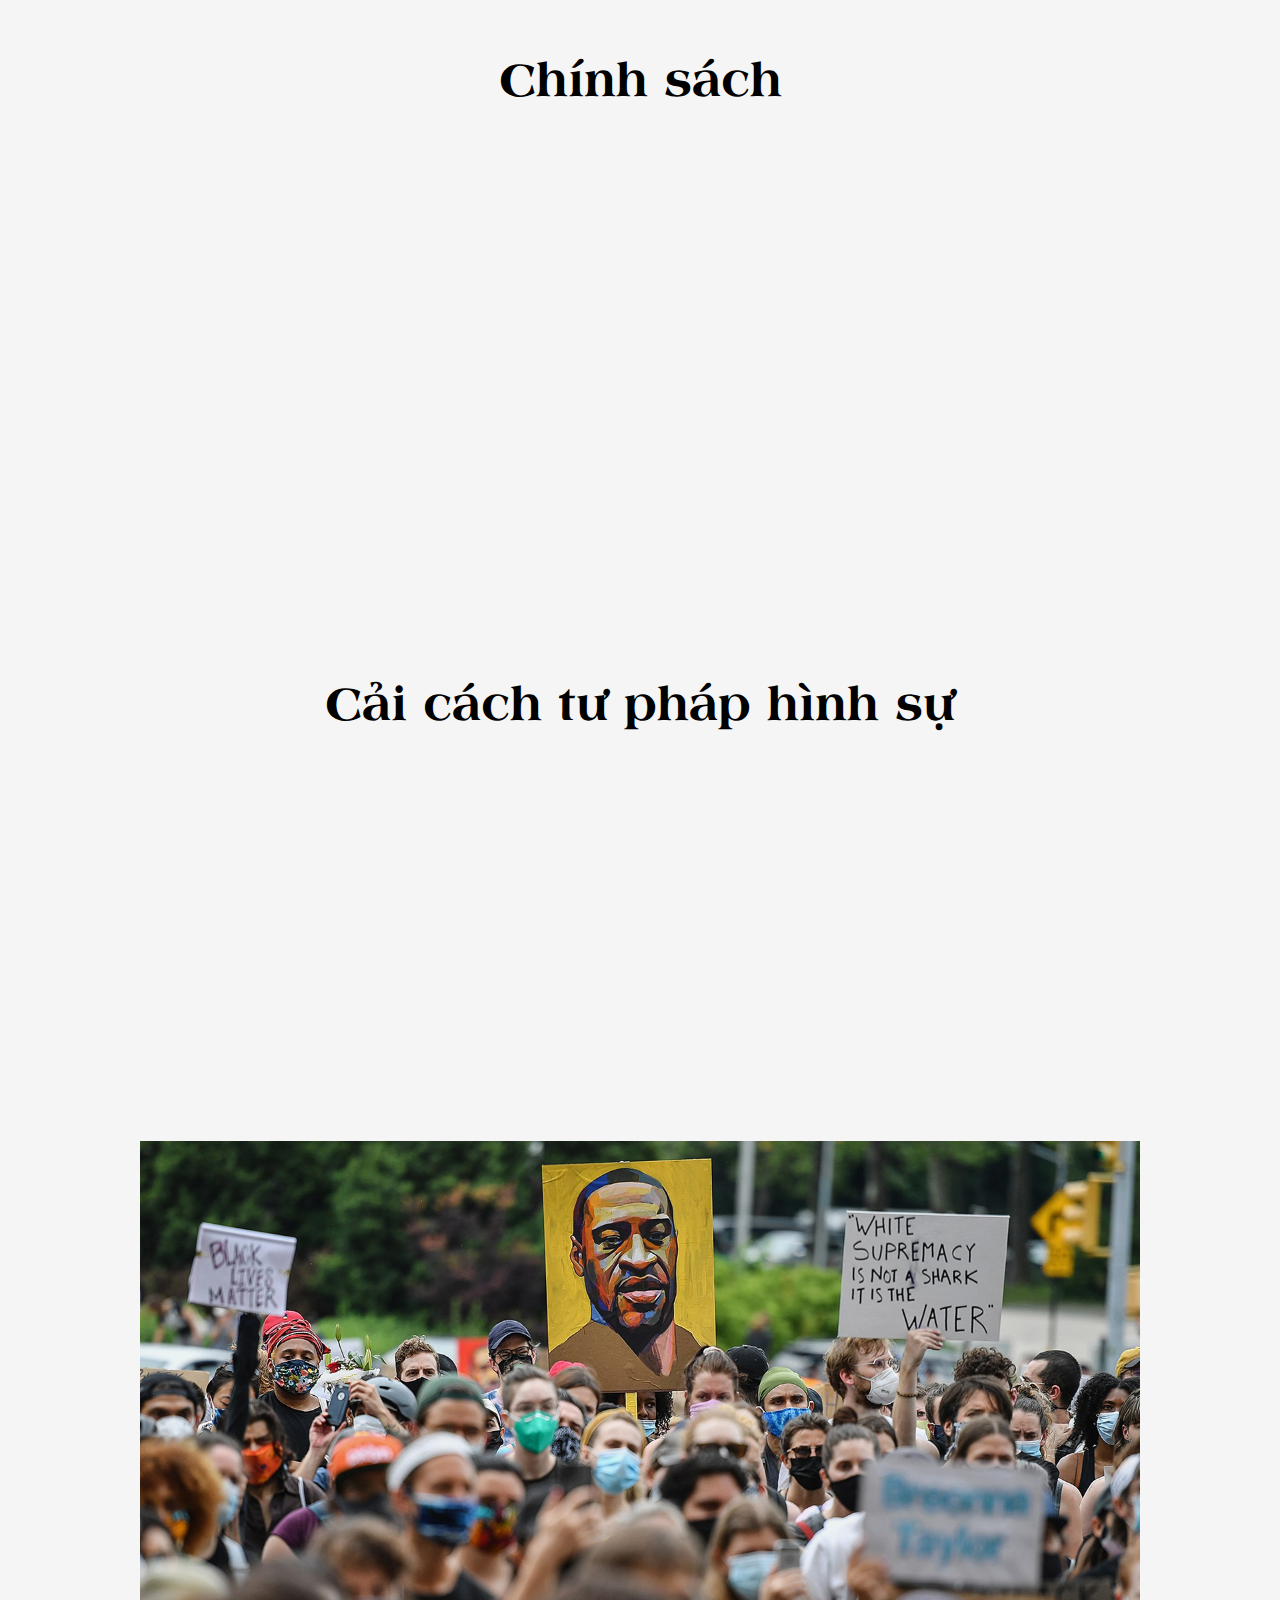
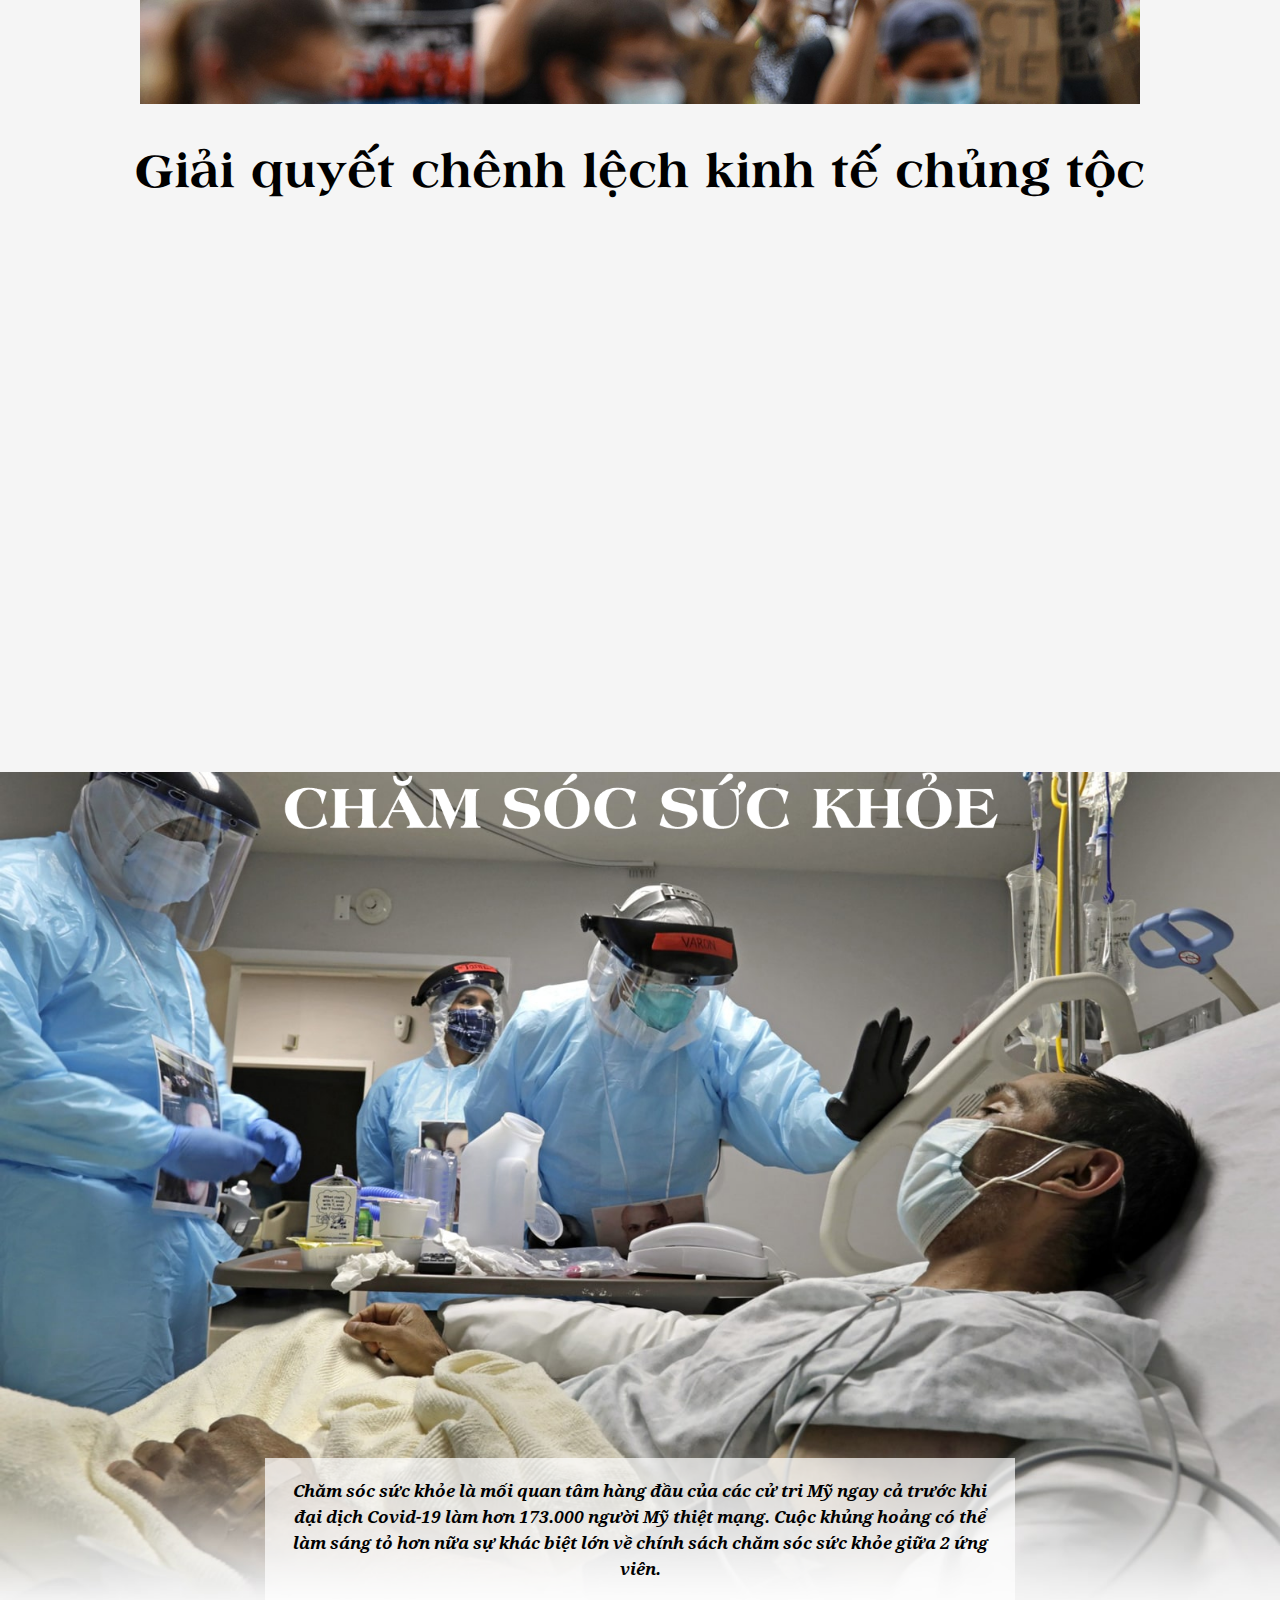
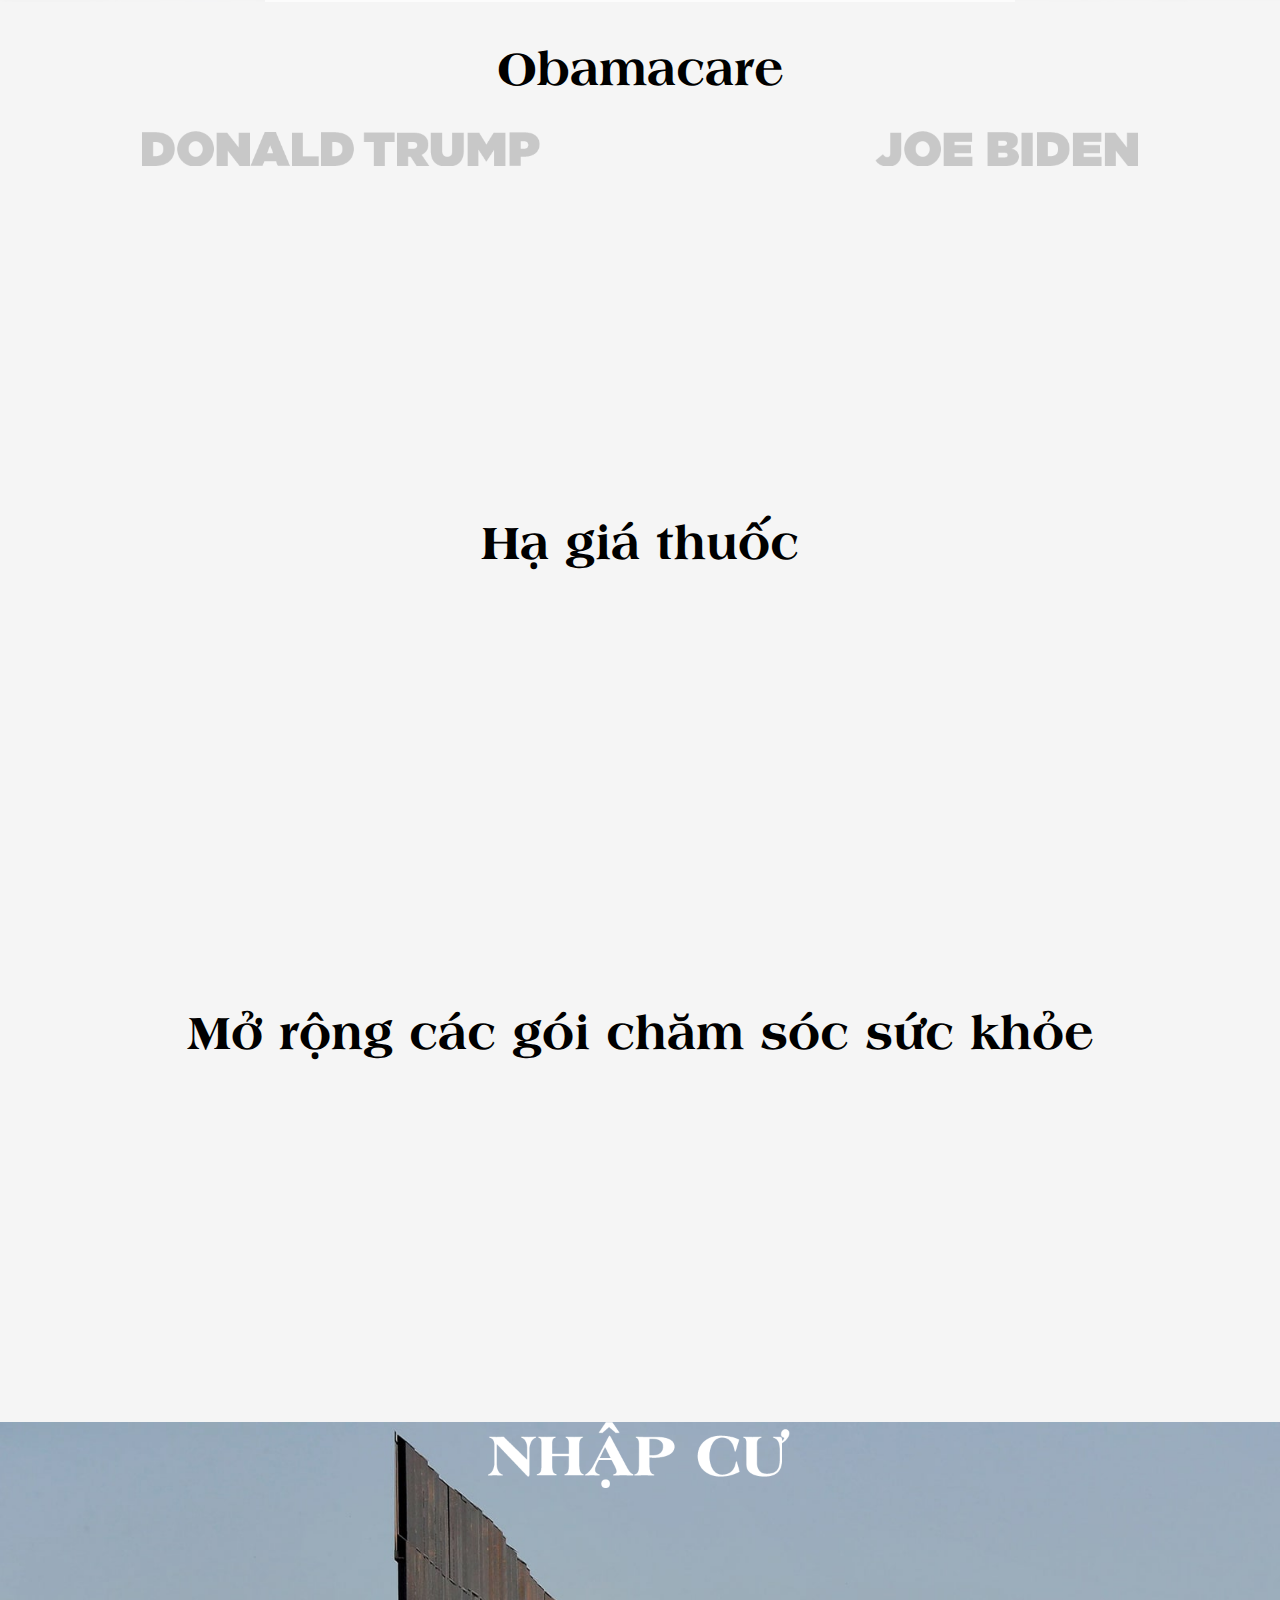
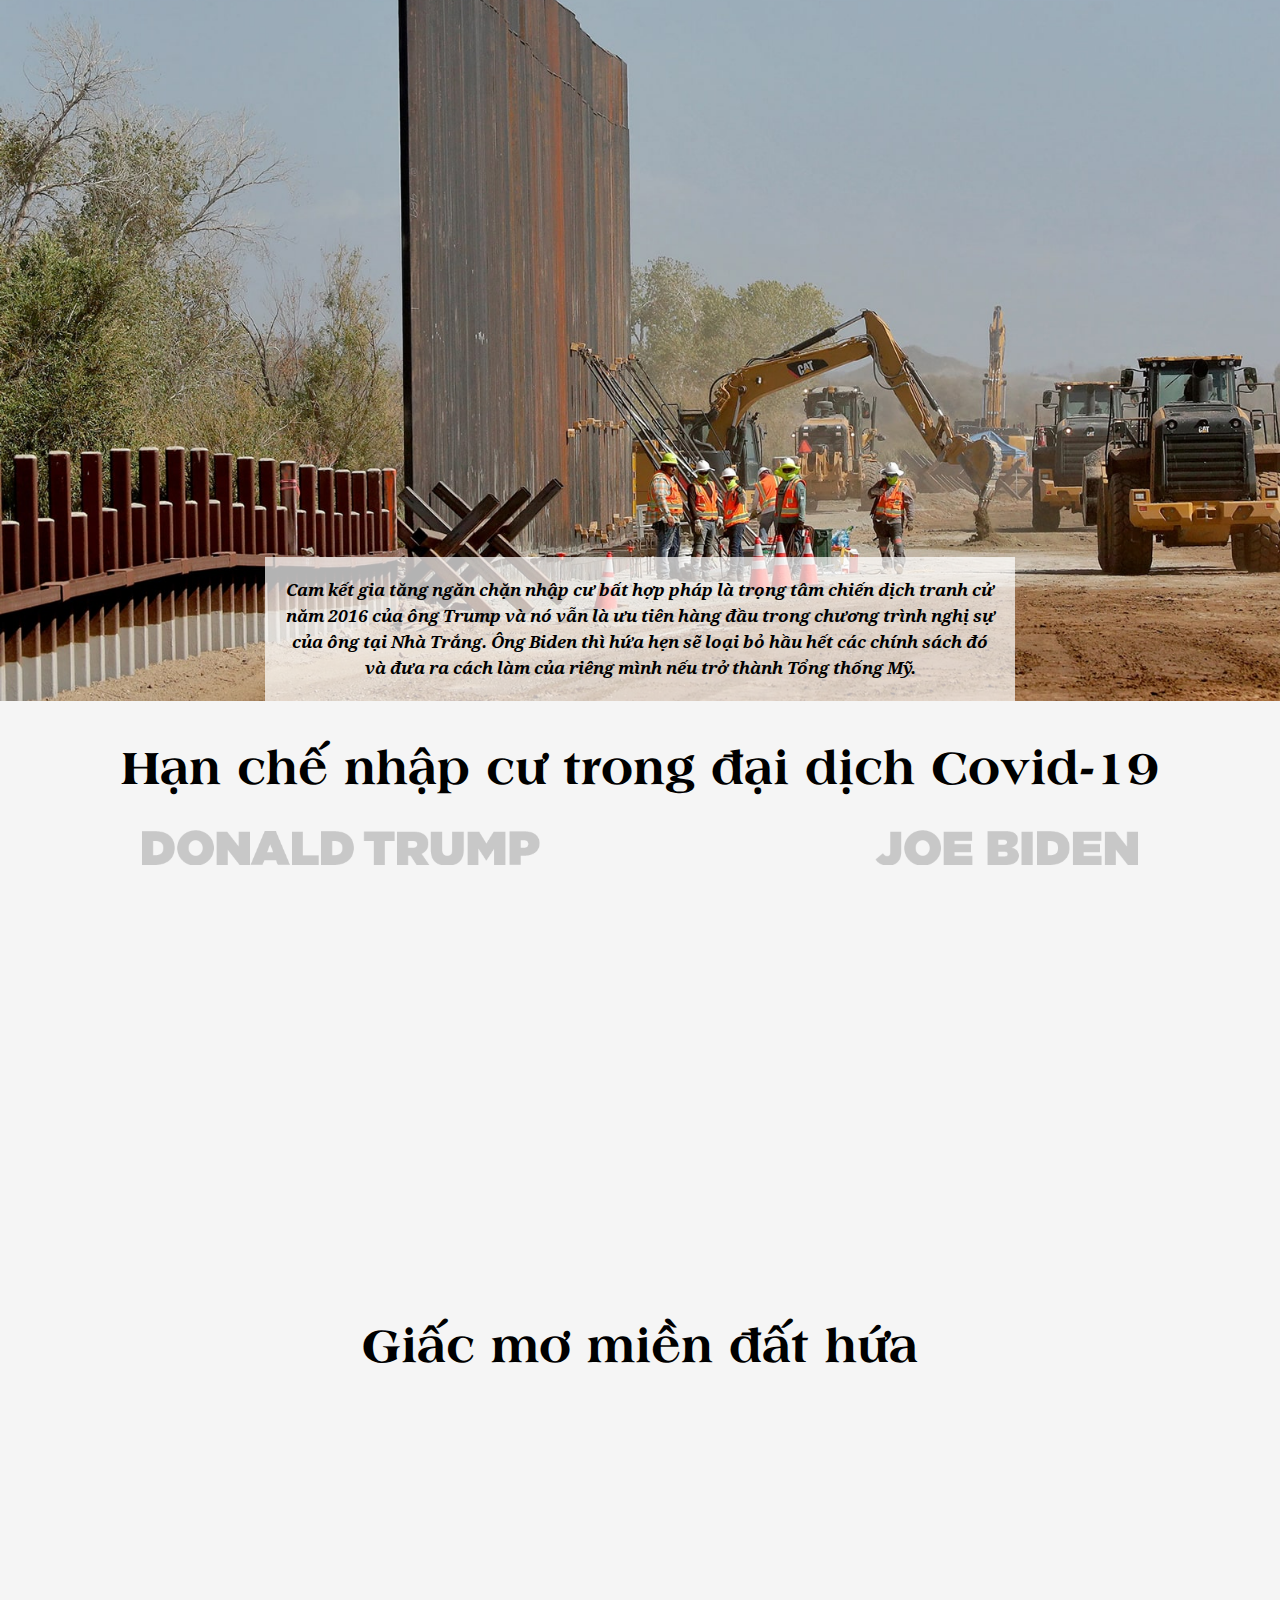
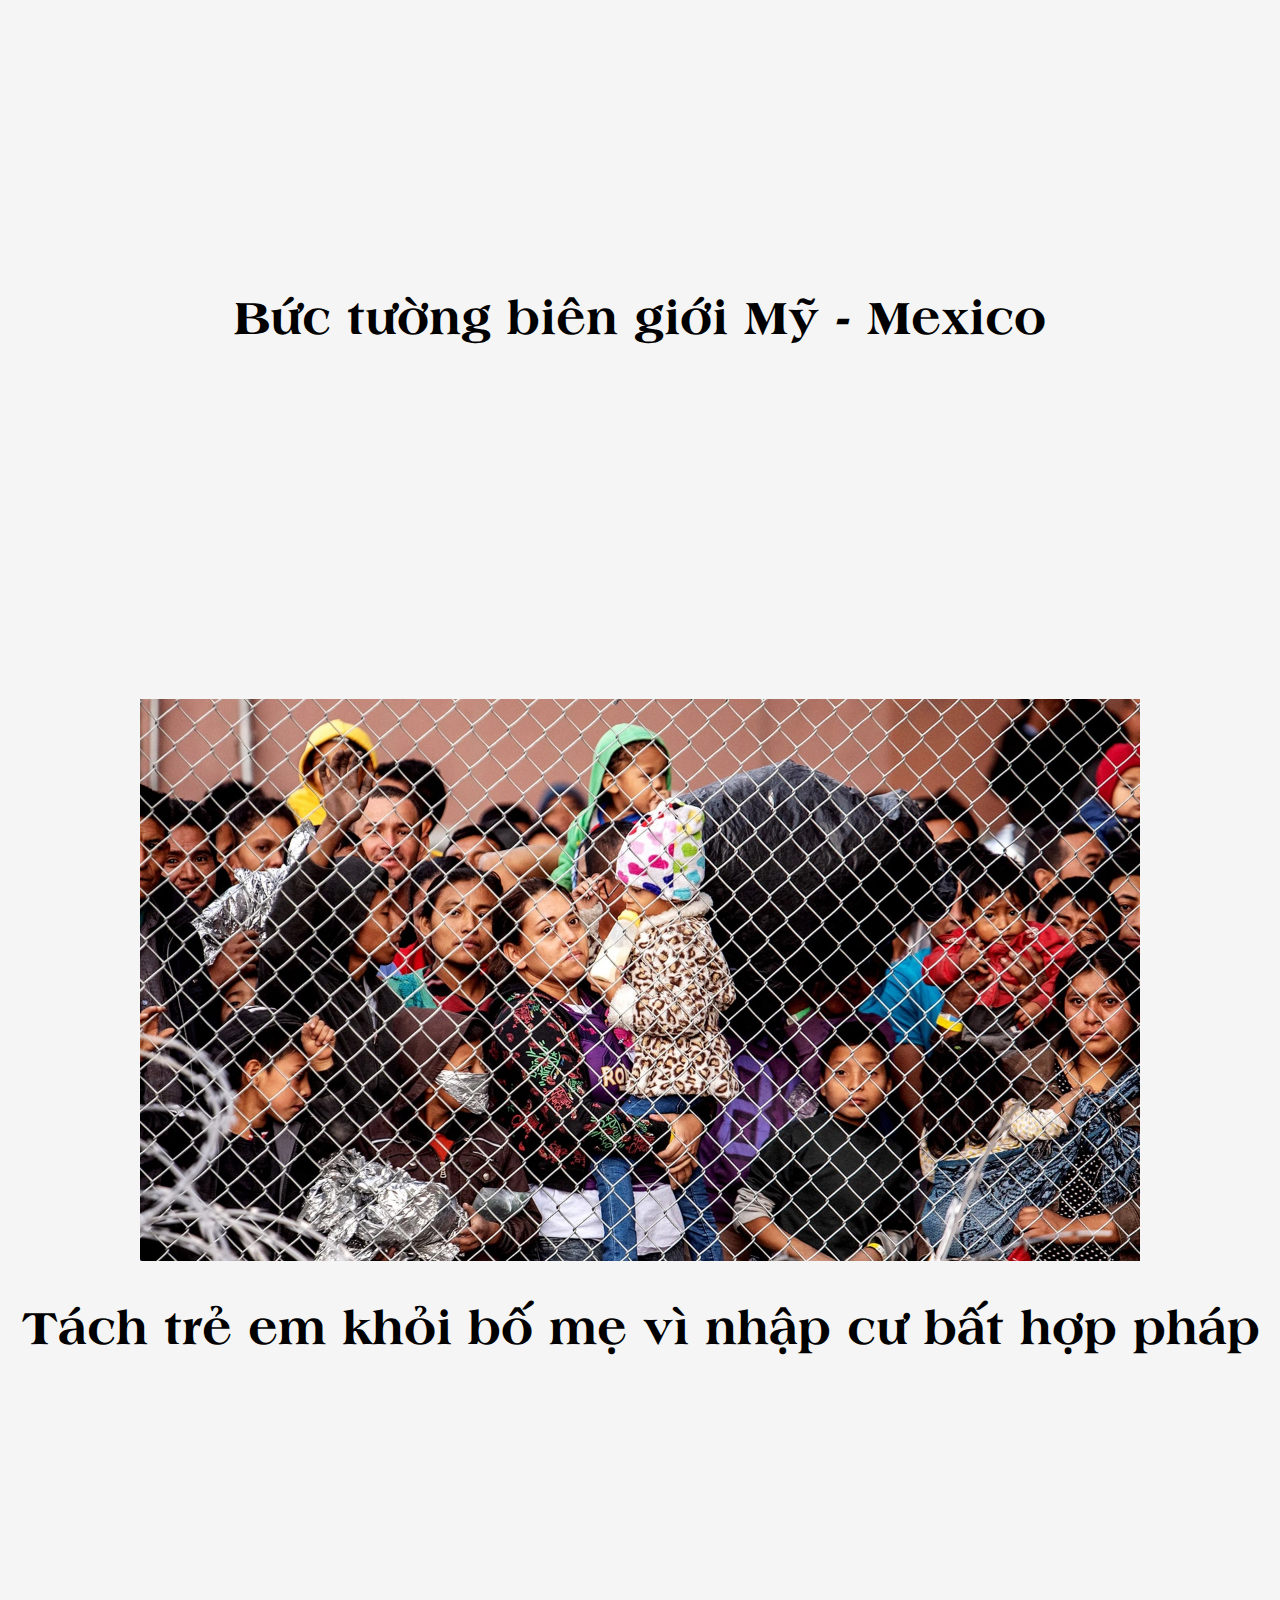
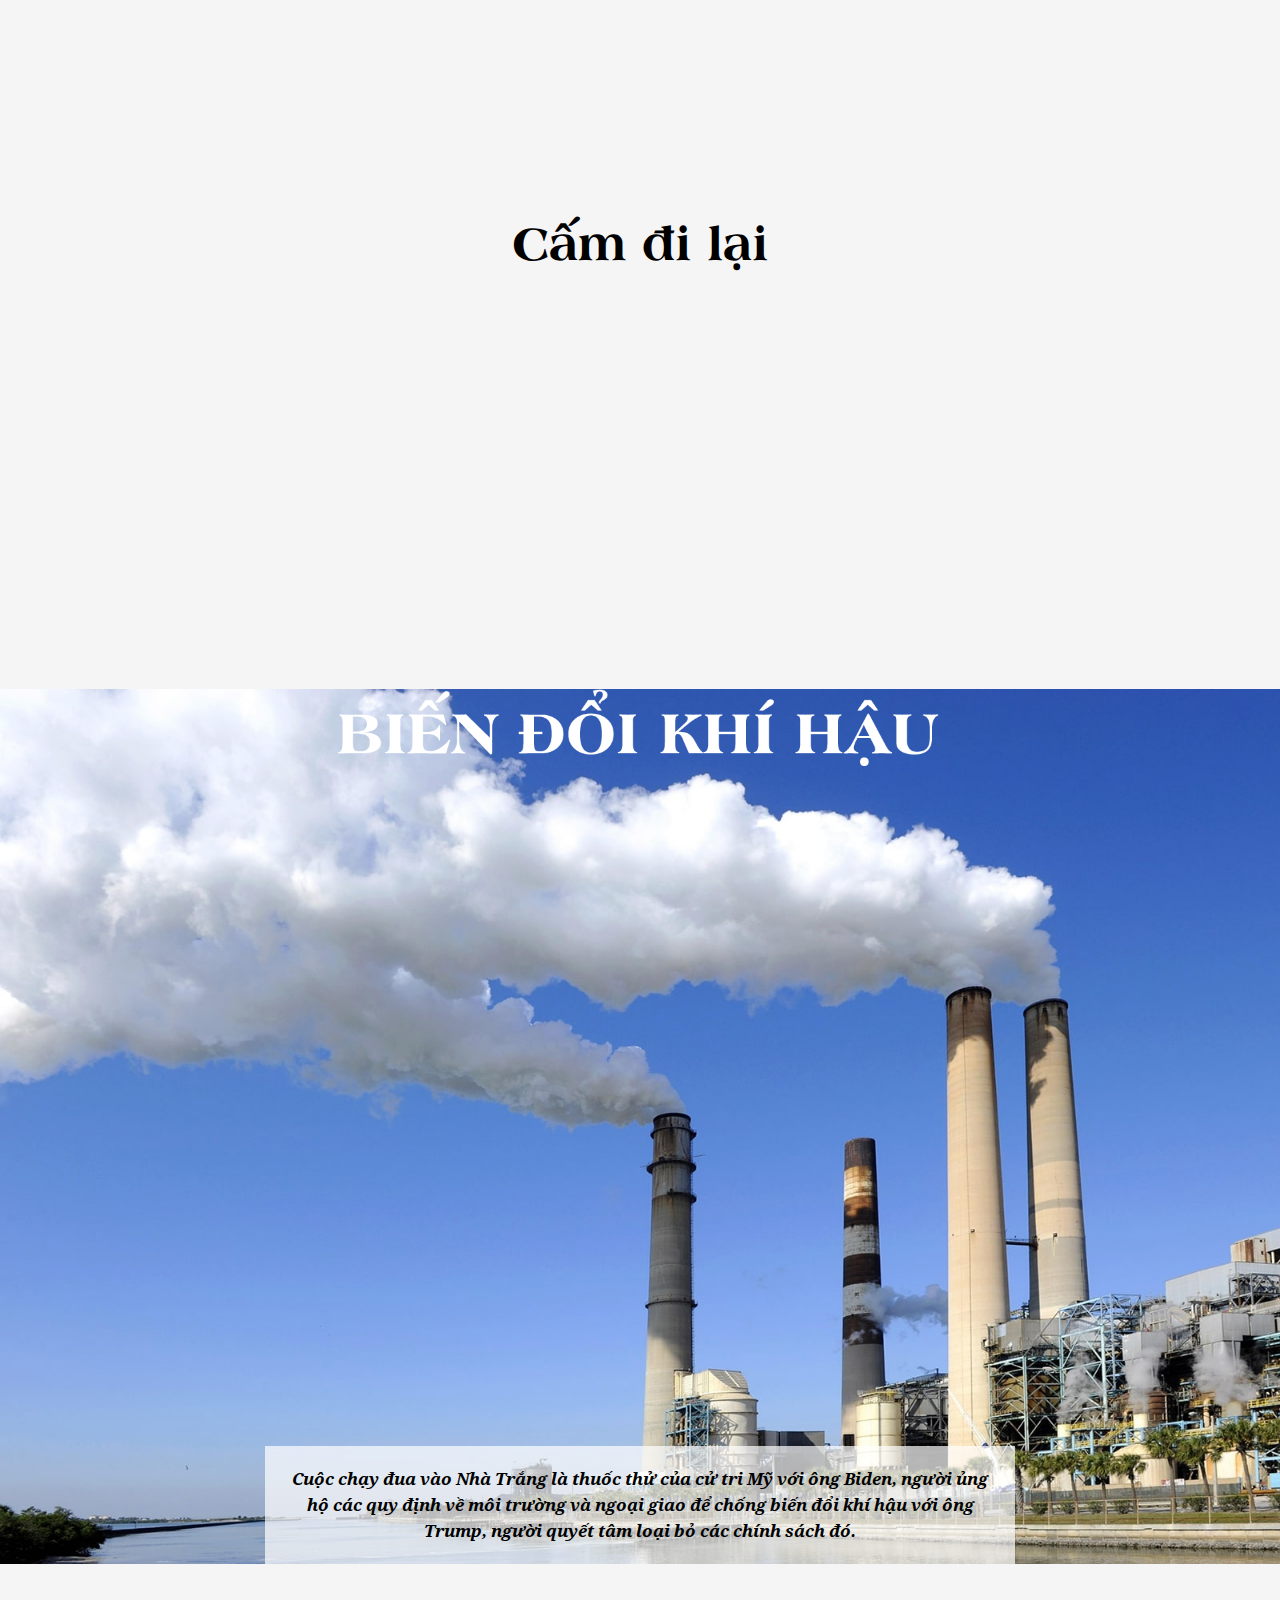
==== commit b582874a: "init" ====
--- a/web/index.html
+++ b/web/index.html
@@ -22,11 +22,38 @@
         };
 
         $(document).ready(function() {
+            // $('.emag-cover-title').css({
+            //     'transform': 'translate(0px, ' + ($(window).height() / 2) + 'px)'
+            // });
+
             $('.emag-sec-row').each(function() {
                 $(this).find('.emag-content').equalHeights()
             })
 
             new WOW().init();
+
+            $(window).scroll(function() {
+                var scrollTop = $(window).scrollTop();
+
+                if(scrollTop > 150) {
+                    $('.emag-bg').addClass('fixed');
+                } else {
+                    $('.emag-bg').removeClass('fixed');
+                }
+                
+                $('.emag-cover-title').css({
+                    'transform': 'translate(0px, ' + (($(window).height() / 2) - scrollTop * 1.5) + 'px)'
+                });
+
+                $('.emag-sec-cover-desc').each(function() {
+                    var parentHeight = $(this).parents('.emag-sec-cover').height()
+                    var offsetParent = $(this).parents('.emag-sec-cover').offset().top - parentHeight
+
+                    $(this).css({
+                        'transform': 'translate(0px, ' + (offsetParent - scrollTop + parentHeight) + 'px)'
+                    });
+                })
+            });
         })
     </script>
 </head>
@@ -38,13 +65,27 @@
             <img src="images/bg.png" alt="" class="emag-bg">
         </div>
 
+        <div class="emag-desc">
+            <div class="w660">
+                <p>Cuộc bầu cử ngày 3/11, cử tri Mỹ sẽ phải lựa chọn giữa đương kim Tổng thống, ứng viên đảng Cộng hòa Donald Trump với đối thủ Joe Biden của đảng Dân chủ. Ông Trump, 74 tuổi và ông Biden, 77 tuổi mang những quan điểm trái ngược rõ rệt và cách tiếp cận khác nhau trong việc giải quyết một số vấn đề nổi cộm nhất mà nước Mỹ phải đối mặt, từ kinh tế tới địa chính trị….</p>
+
+                <p>Dưới đây là cái nhìn chi tiết về chính sách và chương trình nghị sự của hai ứng viên tổng thống Mỹ trong 7 lĩnh vực chính.</p>
+            </div>
+        </div>
+
         <div class="emag-section">
             <div class="emag-sec-cover">
                 <img src="images/cover-1.jpg" alt="">
-            </div>
-
-            <div class="emag-sec-sapo w720">
-                Đại dịch Covid-19 khiến hàng chục triệu người Mỹ rơi vào cảnh mất việc làm, chấm dứt chuỗi tăng trưởng dài nhất từng được ghi nhận trong lịch sử và tác động mạnh tới cơ hội tái đắc cử của Tổng thống Trump.
+
+                <div class="emag-sec-cover-desc">
+                    <img src="images/title-1.png" alt="" class="emag-sec-cover-title">
+
+                    <div class="emag-sec-sapo">
+                        <div class="w720">
+                            Đại dịch Covid-19 khiến hàng chục triệu người Mỹ rơi vào cảnh mất việc làm, chấm dứt chuỗi tăng trưởng dài nhất từng được ghi nhận trong lịch sử và tác động mạnh tới cơ hội tái đắc cử của Tổng thống Trump.
+                        </div>
+                    </div>
+                </div>
             </div>
 
             <div class="emag-sec-main">
@@ -53,7 +94,7 @@
                 <img src="images/caption.png" alt="" class="emag-cation">
 
                 <div class="emag-sec-row">
-                    <div class="emag-sec-column wow fadeInLeft" data-wow-duration="0.6s">
+                    <div class="emag-sec-column wow fadeInLeft" data-wow-duration="0.6s" data-wow-delay="0.2s">
                         <div class="emag-sub">Thận trọng</div>
 
                         <div class="emag-content">
@@ -61,7 +102,7 @@
                         </div>
                     </div>
 
-                    <div class="emag-sec-column wow fadeInRight" data-wow-duration="0.6s">
+                    <div class="emag-sec-column wow fadeInRight" data-wow-duration="0.6s" data-wow-delay="0.2s">
                         <div class="emag-sub">Mở cửa càng nhanh càng tốt</div>
 
                         <div class="emag-content">
@@ -73,7 +114,7 @@
                 <div class="emag-sec-title">Đưa nền kinh tế trở lại đúng hướng</div>
 
                 <div class="emag-sec-row">
-                    <div class="emag-sec-column wow fadeInLeft" data-wow-duration="0.6s">
+                    <div class="emag-sec-column wow fadeInLeft" data-wow-duration="0.6s" data-wow-delay="0.2s">
                         <div class="emag-sub">Chi thêm hàng nghìn tỷ</div>
 
                         <div class="emag-content">
@@ -83,7 +124,7 @@
                         </div>
                     </div>
 
-                    <div class="emag-sec-column wow fadeInRight" data-wow-duration="0.6s">
+                    <div class="emag-sec-column wow fadeInRight" data-wow-duration="0.6s" data-wow-delay="0.2s">
                         <div class="emag-sub">Kích thích một lần</div>
 
                         <div class="emag-content">
@@ -97,7 +138,7 @@
                 <div class="emag-sec-title">Thuế và lương</div>
 
                 <div class="emag-sec-row">
-                    <div class="emag-sec-column wow fadeInLeft" data-wow-duration="0.6s">
+                    <div class="emag-sec-column wow fadeInLeft" data-wow-duration="0.6s" data-wow-delay="0.2s">
                         <div class="emag-sub">Tăng lương tối thiểu</div>
 
                         <div class="emag-content">
@@ -109,7 +150,7 @@
                         </div>
                     </div>
 
-                    <div class="emag-sec-column wow fadeInRight" data-wow-duration="0.6s">
+                    <div class="emag-sec-column wow fadeInRight" data-wow-duration="0.6s" data-wow-delay="0.2s">
                         <div class="emag-sub">Không tăng thuế</div>
 
                         <div class="emag-content">
@@ -125,7 +166,7 @@
                 <img src="images/img-1.jpg" alt="" class="emag-sec-img">
 
                 <div class="emag-sec-row">
-                    <div class="emag-sec-column wow fadeInLeft" data-wow-duration="0.6s">
+                    <div class="emag-sec-column wow fadeInLeft" data-wow-duration="0.6s" data-wow-delay="0.2s">
                         <div class="emag-sub">Thúc đẩy sản xuất trong nước</div>
 
                         <div class="emag-content">
@@ -139,7 +180,7 @@
                         </div>
                     </div>
 
-                    <div class="emag-sec-column wow fadeInRight" data-wow-duration="0.6s">
+                    <div class="emag-sec-column wow fadeInRight" data-wow-duration="0.6s" data-wow-delay="0.2s">
                         <div class="emag-sub">Thúc đẩy sản xuất trong nước</div>
 
                         <div class="emag-content">
@@ -153,7 +194,7 @@
                 <div class="emag-sec-title">Đầu tư xanh</div>
 
                 <div class="emag-sec-row">
-                    <div class="emag-sec-column wow fadeInLeft" data-wow-duration="0.6s">
+                    <div class="emag-sec-column wow fadeInLeft" data-wow-duration="0.6s" data-wow-delay="0.2s">
                         <div class="emag-sub">2.000 tỷ USD cho 4 năm</div>
 
                         <div class="emag-content">
@@ -161,7 +202,7 @@
                         </div>
                     </div>
 
-                    <div class="emag-sec-column wow fadeInRight" data-wow-duration="0.6s">
+                    <div class="emag-sec-column wow fadeInRight" data-wow-duration="0.6s" data-wow-delay="0.2s">
                         <div class="emag-sub">Không đề cao</div>
 
                         <div class="emag-content">
@@ -175,19 +216,25 @@
         <div class="emag-section">
             <div class="emag-sec-cover">
                 <img src="images/cover-2.jpg" alt="">
-            </div>
-
-            <div class="emag-sec-sapo w720">
-                Ông Trump và ông Biden có quan điểm trái ngược nhau về tư pháp hình sự và phân biệt chủng tộc. Nổi lên trong cuộc bầu cử năm 2020, vấn đề vốn ít được để tâm này lại có thể đóng vai trò quan trọng cho các ứng viên trong cuộc đua vào Nhà Trắng.
+
+                <div class="emag-sec-cover-desc">
+                    <img src="images/title-2.png" alt="" class="emag-sec-cover-title">
+
+                    <div class="emag-sec-sapo">
+                        <div class="w720">
+                            Ông Trump và ông Biden có quan điểm trái ngược nhau về tư pháp hình sự và phân biệt chủng tộc. Nổi lên trong cuộc bầu cử năm 2020, vấn đề vốn ít được để tâm này lại có thể đóng vai trò quan trọng cho các ứng viên trong cuộc đua vào Nhà Trắng.
+                        </div>
+                    </div>
+                </div>
             </div>
 
             <div class="emag-sec-main">
                 <div class="emag-sec-title">Đa dạng và hòa nhập</div>
 
                 <img src="images/caption.png" alt="" class="emag-cation">
-                
-                <div class="emag-sec-row">
-                    <div class="emag-sec-column wow fadeInLeft" data-wow-duration="0.6s">
+
+                <div class="emag-sec-row">
+                    <div class="emag-sec-column wow fadeInLeft" data-wow-duration="0.6s" data-wow-delay="0.2s">
                         <div class="emag-sub">Hứa hẹn cho sự đa dạng</div>
 
                         <div class="emag-content">
@@ -195,7 +242,7 @@
                         </div>
                     </div>
 
-                    <div class="emag-sec-column wow fadeInRight" data-wow-duration="0.6s">
+                    <div class="emag-sec-column wow fadeInRight" data-wow-duration="0.6s" data-wow-delay="0.2s">
                         <div class="emag-sub">Ít cố vấn da màu</div>
 
                         <div class="emag-content">
@@ -207,7 +254,7 @@
                 <div class="emag-sec-title">Chính sách</div>
 
                 <div class="emag-sec-row">
-                    <div class="emag-sec-column wow fadeInLeft" data-wow-duration="0.6s">
+                    <div class="emag-sec-column wow fadeInLeft" data-wow-duration="0.6s" data-wow-delay="0.2s">
                         <div class="emag-sub">Cải cách</div>
 
                         <div class="emag-content">
@@ -217,7 +264,7 @@
                         </div>
                     </div>
 
-                    <div class="emag-sec-column wow fadeInRight" data-wow-duration="0.6s">
+                    <div class="emag-sec-column wow fadeInRight" data-wow-duration="0.6s" data-wow-delay="0.2s">
                         <div class="emag-sub">Pháp luật và mệnh lệnh</div>
 
                         <div class="emag-content">
@@ -233,7 +280,7 @@
                 <div class="emag-sec-title">Cải cách tư pháp hình sự</div>
 
                 <div class="emag-sec-row">
-                    <div class="emag-sec-column wow fadeInLeft" data-wow-duration="0.6s">
+                    <div class="emag-sec-column wow fadeInLeft" data-wow-duration="0.6s" data-wow-delay="0.2s">
                         <div class="emag-sub">Ủng hộ</div>
 
                         <div class="emag-content">
@@ -243,7 +290,7 @@
                         </div>
                     </div>
 
-                    <div class="emag-sec-column wow fadeInRight" data-wow-duration="0.6s">
+                    <div class="emag-sec-column wow fadeInRight" data-wow-duration="0.6s" data-wow-delay="0.2s">
                         <div class="emag-sub">Ủng hộ</div>
 
                         <div class="emag-content">
@@ -259,7 +306,7 @@
                 <div class="emag-sec-title">Giải quyết chênh lệch kinh tế chủng tộc</div>
 
                 <div class="emag-sec-row">
-                    <div class="emag-sec-column wow fadeInLeft" data-wow-duration="0.6s">
+                    <div class="emag-sec-column wow fadeInLeft" data-wow-duration="0.6s" data-wow-delay="0.2s">
                         <div class="emag-sub">Đúng</div>
 
                         <div class="emag-content">
@@ -269,7 +316,7 @@
                         </div>
                     </div>
 
-                    <div class="emag-sec-column wow fadeInRight" data-wow-duration="0.6s">
+                    <div class="emag-sec-column wow fadeInRight" data-wow-duration="0.6s" data-wow-delay="0.2s">
                         <div class="emag-sub">Tăng trưởng kinh tế cho tất cả</div>
 
                         <div class="emag-content">
@@ -277,6 +324,612 @@
                         </div>
                     </div>
                 </div>
+            </div>
+        </div>
+
+        <div class="emag-section">
+            <div class="emag-sec-cover">
+                <img src="images/cover-3.jpg" alt="">
+
+                <div class="emag-sec-cover-desc">
+                    <img src="images/title-3.png" alt="" class="emag-sec-cover-title">
+
+                    <div class="emag-sec-sapo">
+                        <div class="w720">
+                            Chăm sóc sức khỏe là mối quan tâm hàng đầu của các cử tri Mỹ ngay cả trước khi đại dịch Covid-19 làm hơn 173.000 người Mỹ thiệt mạng. Cuộc khủng hoảng có thể làm sáng tỏ hơn nữa sự khác biệt lớn về chính sách chăm sóc sức khỏe giữa 2 ứng viên.
+                        </div>
+                    </div>
+                </div>
+            </div>
+
+            <div class="emag-sec-main">
+                <div class="emag-sec-title">Obamacare</div>
+
+                <img src="images/caption.png" alt="" class="emag-cation">
+
+                <div class="emag-sec-row">
+                    <div class="emag-sec-column wow fadeInLeft" data-wow-duration="0.6s" data-wow-delay="0.2s">
+                        <div class="emag-sub">Ủng hộ</div>
+
+                        <div class="emag-content">
+                            <p>Thề hỗ trợ Đạo luật Bảo vệ Bệnh nhân và Chăm sóc Sức khỏe Hợp túi tiền, hay còn được gọi là Obamacare. Đề xuất kế hoạch chăm sóc sức khỏe tiêu tốn 750 tỷ USD trong 10 năm và số tiền này được lấy từ việc tăng thuế người giàu.</p>
+
+                            <p>Phản đối cách thức vận hành của đạo luật chăm sóc sức khỏe Medicare for All.</p>
+                        </div>
+                    </div>
+
+                    <div class="emag-sec-column wow fadeInRight" data-wow-duration="0.6s" data-wow-delay="0.2s">
+                        <div class="emag-sub">Không ủng hộ</div>
+
+                        <div class="emag-content">
+                            <p>Ông Trump đã sử dụng quyền hành pháp cũng như các quyết định của Tòa án để phá hủy Obamacare khi đắc cử Tổng thống Mỹ. Nhiều người Cộng hòa cũng đã cố gắng phá bỏ đạo luật này.</p>
+
+                            <p>Ông Trump chưa đề xuất một sự thay thế toàn diện cho Obamacare dù hứa sẽ xây dựng một hệ thống chăm sóc sức khỏe tốt hơn, ít tốn kém hơn.</p>
+                        </div>
+                    </div>
+                </div>
+
+                <div class="emag-sec-title">Hạ giá thuốc</div>
+
+                <div class="emag-sec-row">
+                    <div class="emag-sec-column wow fadeInLeft" data-wow-duration="0.6s" data-wow-delay="0.2s">
+                        <div class="emag-sub">Ủng hộ</div>
+
+                        <div class="emag-content">
+                            <p>Ủng hộ một dự luật được Hạ viện, do người Dân chủ kiểm soát, thông qua vào năm ngoái cho phép chương trình bảo hiểm y tế Medicare thương lượng giá thuốc như các công ty bảo hiểm tư nhân đã làm. Chính quyền Trump tuyên bố sẽ phủ quyết dự luật và cho rằng nó sẽ khiến các nhà sản xuất thuốc dành ít tiền hơn cho nghiên cứu và phát triển.</p>
+
+                            <p>Hỗ trợ một số hình thức nhập thuốc theo đơn từ nước ngoài để hạ giá thành.</p>
+                        </div>
+                    </div>
+
+                    <div class="emag-sec-column wow fadeInRight" data-wow-duration="0.6s" data-wow-delay="0.2s">
+                        <div class="emag-sub">Ủng hộ</div>
+
+                        <div class="emag-content">
+                            <p>Đề xuất giá dựa trên giá thành một số loại dược phẩm ở nước ngoài, nơi thuốc thường rẻ hơn ở Mỹ, để hạ giá. Tuy nhiên, nỗ lực này đã bị đình trệ.</p>
+
+                            <p>Hỗ trợ một số hình thức nhập thuốc theo đơn từ nước ngoài để hạ giá thành.</p>
+                        </div>
+                    </div>
+                </div>
+
+                <div class="emag-sec-title">Mở rộng các gói chăm sóc sức khỏe</div>
+
+                <div class="emag-sec-row">
+                    <div class="emag-sec-column wow fadeInLeft" data-wow-duration="0.6s" data-wow-delay="0.2s">
+                        <div class="emag-sub">Đúng</div>
+
+                        <div class="emag-content">
+                            <p>Đề xuất giảm độ tuổi đủ điều kiện tham gia Medicare từ 65 xuống 60. Một sự thay đổi như vậy có thể giúp 20 triệu người Mỹ có bảo hiểm.</p>
+                        </div>
+                    </div>
+
+                    <div class="emag-sec-column wow fadeInRight" data-wow-duration="0.6s" data-wow-delay="0.2s">
+                        <div class="emag-sub">Không</div>
+
+                        <div class="emag-content">
+                            <p>Áp đặt các điều kiện khác, bao gồm cả yêu cầu công việc và nhiều biện pháp khác, để nâng cao tiêu chuẩn hưởng bảo hiểm của một người. Các chuyên gia cho rằng nó sẽ khiến ít người được hưởng bảo hiểm hơn.</p>
+                        </div>
+                    </div>
+                </div>
+            </div>
+        </div>
+
+        <div class="emag-section">
+            <div class="emag-sec-cover">
+                <img src="images/cover-4.jpg" alt="">
+
+                <div class="emag-sec-cover-desc">
+                    <img src="images/title-4.png" alt="" class="emag-sec-cover-title">
+
+                    <div class="emag-sec-sapo">
+                        <div class="w720">
+                            Cam kết gia tăng ngăn chặn nhập cư bất hợp pháp là trọng tâm chiến dịch tranh cử năm 2016 của ông Trump và nó vẫn là ưu tiên hàng đầu trong chương trình nghị sự của ông tại Nhà Trắng. Ông Biden thì hứa hẹn sẽ loại bỏ hầu hết các chính sách đó và đưa ra cách làm của riêng mình nếu trở thành Tổng thống Mỹ.
+                        </div>
+                    </div>
+                </div>
+            </div>
+
+            <div class="emag-sec-main">
+                <div class="emag-sec-title">Hạn chế nhập cư trong đại dịch Covid-19</div>
+
+                <img src="images/caption.png" alt="" class="emag-cation">
+
+                <div class="emag-sec-row">
+                    <div class="emag-sec-column wow fadeInLeft" data-wow-duration="0.6s" data-wow-delay="0.2s">
+                        <div class="emag-sub">Phản đối</div>
+
+                        <div class="emag-content">
+                            <p>Trong khi ông Trump hạn chế nhập cư với một số người đang tìm kiếm “thẻ xanh” để trở thành thường trú nhân của nước Mỹ, ông Biden đã đăng đàn nói rằng Tổng thống đang mượn đại dịch để cấm người nhập cư. Bản thân ông Biden khẳng định rằng những người nhập cư giúp nền kinh tế Mỹ phát triển và tạo ra việc làm.</p>
+
+                            <p>Ông Biden cũng tuyên bố sẽ tạm ngừng những chính sách trục xuất người nhập cư của Chính quyền Trump trong 100 ngày kể từ sau khi nhậm chức. Tuy nhiên, ông Biden không đề cập tới các quy tắc về qua lại biên giới trong đại dịch Covid-19.</p>
+                        </div>
+                    </div>
+
+                    <div class="emag-sec-column wow fadeInRight" data-wow-duration="0.6s" data-wow-delay="0.2s">
+                        <div class="emag-sub">Đang thực hiện</div>
+
+                        <div class="emag-content">
+                            <p>Ông Trump đang giảm đáng kể người nhập cư và du lịch vào Mỹ trong đại dịch Covid-19, lập luận rằng đó là những bước đi cần thiết vì sức khỏe cộng đồng và bảo vệ việc làm cho người lao động Mỹ.</p>
+
+                            <p>Ông Trump đã hạn chế nhiều lao động nước ngoài nhập cảnh vào Mỹ cũng như những người tìm kiếm thẻ xanh. Dịch bệnh khiến ông Trump trục xuất nhanh chóng những người bị bắt vì nhập cư bất hợp pháp ở biên giới Mỹ - Mexico khỏi lãnh thổ nước Mỹ.</p>
+                        </div>
+                    </div>
+                </div>
+
+                <div class="emag-sec-title">Giấc mơ miền đất hứa</div>
+
+                <div class="emag-sec-row">
+                    <div class="emag-sec-column wow fadeInLeft" data-wow-duration="0.6s" data-wow-delay="0.2s">
+                        <div class="emag-sub">Bảo vệ trẻ nhập cư</div>
+
+                        <div class="emag-content">
+                            <p>Ông Biden là người phản đối kịch liệt nhất những quyết định “tàn nhẫn” của Chính quyền Trump trong việc chấm dứt DACA - chương trình bảo vệ trẻ đến Mỹ bất hợp pháp vốn được gọi với cái tên “những kẻ mộng mơ”.</p>
+
+                            <p>Thậm chí, ông Biden còn cam kết giúp những người vị thành niên nhập cư bất hợp pháp đủ điều kiện được học đại học và mở đường cho việc trở thành công dân Mỹ.</p>
+
+                            <p>Đó là một phần của nỗ lực giúp những người nhập cư bất hợp pháp đang sống ở Mỹ, bao gồm cả những người vượt biên khi đã trưởng thành, cơ hội được thừa nhận.</p>
+                        </div>
+                    </div>
+
+                    <div class="emag-sec-column wow fadeInRight" data-wow-duration="0.6s" data-wow-delay="0.2s">
+                        <div class="emag-sub">Mạnh tay trục xuất</div>
+
+                        <div class="emag-content">
+                            <p>Hồi tháng 6, Tòa Tối cao Mỹ đã ra phán quyết chống lại quyết định năm 2017 của ông Trump về việc chấm dứt DACA.</p>
+
+                            <p>Phán quyết của Tòa Tối cao cho thấy quyết định chấm dứt chương trình của ông Trump là “tùy tiện và bất thường”, khiến Nhà Trắng phải tiếp tục cố gắng nếu muốn đạt được mục đích.</p>
+                        </div>
+                    </div>
+                </div>
+
+                <div class="emag-sec-title">Bức tường biên giới Mỹ - Mexico</div>
+
+                <div class="emag-sec-row">
+                    <div class="emag-sec-column wow fadeInLeft" data-wow-duration="0.6s" data-wow-delay="0.2s">
+                        <div class="emag-sub">Phản đối</div>
+
+                        <div class="emag-content">
+                            <p>Hồi tháng 8, ông Biden nói rằng ông sẽ không phá bỏ bức tường biên giới được xây dựng dưới thời ông Trump nhưng sẽ ngừng xây thêm. Kế hoạch của ông Biden là chấm dứt việc dùng tiền của quân đội để xây dựng bức tường. Thay vào đó, tiền sẽ được dùng cho các mục đích khác, bao gồm cải thiện hệ thống sàng lọc tại các trung tâm nhập cảnh.</p>
+                        </div>
+                    </div>
+
+                    <div class="emag-sec-column wow fadeInRight" data-wow-duration="0.6s" data-wow-delay="0.2s">
+                        <div class="emag-sub">Ủng hộ</div>
+
+                        <div class="emag-content">
+                            <p>Chính quyền Trump đã hoàn thành 265 dặm của bức tường biên giới và dự kiến sẽ hoàn thành 450 dặm vào cuối năm nay. Mexico từ chối trả tiền và Mỹ phải chịu tất cả chi phí. Hàng tỷ USD trong số đó được lấy từ quỹ của Lầu Năm Góc.</p>
+                        </div>
+                    </div>
+                </div>
+
+                <img src="images/img-4.jpg" alt="" class="emag-sec-img">
+
+                <div class="emag-sec-title">Tách trẻ em khỏi bố mẹ vì nhập cư bất hợp pháp</div>
+
+                <div class="emag-sec-row">
+                    <div class="emag-sec-column wow fadeInLeft" data-wow-duration="0.6s" data-wow-delay="0.2s">
+                        <div class="emag-sub">Thúc đẩy đoàn tụ gia đình</div>
+
+                        <div class="emag-content">
+                            <p>Ông Biden tuyên bố sẽ chấm dứt việc truy tố cha mẹ vì cho con nhập cư bất hợp pháp, cái mà ông mô tả là chiến thuật đe dọa, cũng như ưu tiên cho việc để trẻ em đoàn tụ với cha mẹ.</p>
+                        </div>
+                    </div>
+
+                    <div class="emag-sec-column wow fadeInRight" data-wow-duration="0.6s" data-wow-delay="0.2s">
+                        <div class="emag-sub">Chia cắt hàng nghìn gia đình</div>
+
+                        <div class="emag-content">
+                            <p>Với chính sách “không khoan nhượng” được đưa ra năm 2018, ông Trump tuyên bố truy tố những vụ vượt biên trái phép dẫn tới hàng nghìn trẻ em bị buộc tách khỏi cha mẹ và những người giám hộ hợp pháp khi họ bị giam giữ ở biên giới Mexico.</p>
+                            
+                            <p>Chính sách này được Chính quyền Tổng thống Trump mô tả là một biện pháp ngăn chặn người nhập cư trái phép. Tuy nhiên, sự phẫn nộ và phản ứng dữ dội khiến ông Trump phải ký sắc lệnh hành pháp chấm dứt nó. Dẫu vậy, chính quyền tiếp tục tách hàng nghìn trẻ em khỏi người thân sau khi vượt biên vào nước Mỹ.</p>
+                        </div>
+                    </div>
+                </div>
+
+                <div class="emag-sec-title">Cấm đi lại</div>
+
+                <div class="emag-sec-row">
+                    <div class="emag-sec-column wow fadeInLeft" data-wow-duration="0.6s" data-wow-delay="0.2s">
+                        <div class="emag-sub">Phản đối</div>
+
+                        <div class="emag-content">
+                            <p>Hứa sẽ hủy bỏ các lệnh cấm và gọi chúng là hành vi lạm quyền được tạo ra để phân biệt đối xử với người nhập cư và người da màu.</p>
+                        </div>
+                    </div>
+
+                    <div class="emag-sec-column wow fadeInRight" data-wow-duration="0.6s" data-wow-delay="0.2s">
+                        <div class="emag-sub">Đang tiến hành</div>
+
+                        <div class="emag-content">
+                            <p>Ký sắc lệnh ban hành cấm nhập cư từ 7 quốc gia theo đạo Hồi, một động thái mà ông Biden và những người khác chỉ trích là phân biệt đối xử với người Hồi giáo.</p>
+                            
+                            <p>Một tòa án liên bang đã ngăn chặn lệnh cấm ban đầu nhưng năm 2018, Tòa Tối cao đã chấp nhận sau khi chúng được sửa đổi.</p>
+                        </div>
+                    </div>
+                </div>
+            </div>
+        </div>
+
+        <div class="emag-section">
+            <div class="emag-sec-cover">
+                <img src="images/cover-5.jpg" alt="">
+
+                <div class="emag-sec-cover-desc">
+                    <img src="images/title-5.png" alt="" class="emag-sec-cover-title">
+
+                    <div class="emag-sec-sapo">
+                        <div class="w720">
+                            Cuộc chạy đua vào Nhà Trắng là thuốc thử của cử tri Mỹ với ông Biden, người ủng hộ các quy định về môi trường và ngoại giao để chống biến đổi khí hậu với ông Trump, người quyết tâm loại bỏ các chính sách đó.
+                        </div>
+                    </div>
+                </div>
+            </div>
+
+            <div class="emag-sec-main">
+                <div class="emag-sec-title">Kế hoạch chống biến đổi khí hậu</div>
+
+                <img src="images/caption.png" alt="" class="emag-cation">
+
+                <div class="emag-sec-row">
+                    <div class="emag-sec-column wow fadeInLeft" data-wow-duration="0.6s" data-wow-delay="0.2s">
+                        <div class="emag-sub">Có</div>
+
+                        <div class="emag-content">
+                            <p>Đề xuất chi 2.000 tỷ USD trong nhiệm kỳ 4 năm đầu tiên của mình cho chống biến đổi khí hậu và đạt mục tiêu 100% điện sạch vào năm 2035. Chú ý tới những lời kêu gọi từ đảng Dân chủ trong việc chuyển đổi nhanh hơn việc sử dụng nhiên liệu hóa thạch sang các loại nhiên liệu sạch.</p>
+
+                            <p>Đây là kế hoạch tham vọng hơn so với ban đầu, khi ông Biden đặt mục tiêu chi 1,7 nghìn tỷ USD để đạt được mức phát thải ròng bằng 0 trong năm 2050.</p>
+
+                            <p>Hỗ trợ các nghiên cứu năng lượng hạt nhân tiên tiến.</p>
+                        </div>
+                    </div>
+
+                    <div class="emag-sec-column wow fadeInRight" data-wow-duration="0.6s" data-wow-delay="0.2s">
+                        <div class="emag-sub">Không</div>
+
+                        <div class="emag-content">
+                            <p>Không có kế hoạch chống biến đổi khí hậu trên trang web chiến dịch tranh cử của ông Trump nhưng phần năng lượng và môi trường nêu bật chính quyền của ông đã loại bỏ những chính sách của người tiền nhiệm Obama.</p>
+
+                            <p>Ông Trump từ chối các bằng chứng khoa học về khí hậu và đưa ra những tuyên bố sai lệch. Tuy nhiên, giống với ông Biden, ông Trump cũng ủng hộ phát triển các công nghệ năng lượng hạt nhân tiên tiến.</p>
+                        </div>
+                    </div>
+                </div>
+
+                <div class="emag-sec-title">Cứng rắn hơn với khí thải ô tô</div>
+
+                <div class="emag-sec-row">
+                    <div class="emag-sec-column wow fadeInLeft" data-wow-duration="0.6s" data-wow-delay="0.2s">
+                        <div class="emag-sub">Ủng hộ</div>
+
+                        <div class="emag-content">
+                            <p>Muốn tăng cường các tiêu chuẩn với khí thải ô tô được tạo ra dưới thời Chính quyền Obama. Đề xuất khuyến khích các nhà sản xuất ô tô làm xe không phát thải, thúc đẩy một chương trình mua sắm liên bang cho phương tiện sạch và đặt mục tiêu tất cả xe buýt được sản xuất ở Mỹ không phát thải vào năm 2030.</p>
+                        </div>
+                    </div>
+
+                    <div class="emag-sec-column wow fadeInRight" data-wow-duration="0.6s" data-wow-delay="0.2s">
+                        <div class="emag-sub">Phản đối</div>
+
+                        <div class="emag-content">
+                            <p>Ông Trump gọi các tiêu chuẩn khí thải ô tô của Chính quyền Obama là “giết chết ngành” và thay thế chúng bằng những tiêu chuẩn thấp hơn.</p>
+                        </div>
+                    </div>
+                </div>
+
+                <div class="emag-sec-title">Cấm than đá, dầu đá phiến</div>
+
+                <div class="emag-sec-row">
+                    <div class="emag-sec-column wow fadeInLeft" data-wow-duration="0.6s" data-wow-delay="0.2s">
+                        <div class="emag-sub">Dè dặt</div>
+
+                        <div class="emag-content">
+                            <p>Ông Biden chống lại sự thúc đẩy của một bộ phận người Dân chủ muốn áp đặt lệnh cấm trên toàn quốc với dầu đá phiến. Dầu đá phiến làm tăng lượng khí thải có liên quan tới biến đổi khí hậu nhưng tạo ra nhiều việc làm và cho phép Mỹ trở thành nhà xuất khẩu dầu và khí đốt hàng đầu thế giới.</p>
+
+                            <p>Hỗ trợ đầu tư vào các cộng đồng than bằng cách cung cấp các giải pháp thay thế cho công việc khai thác.</p>
+                        </div>
+                    </div>
+
+                    <div class="emag-sec-column wow fadeInRight" data-wow-duration="0.6s" data-wow-delay="0.2s">
+                        <div class="emag-sub">Không</div>
+
+                        <div class="emag-content">
+                            <p>Tuyên bố sẽ không đóng cửa các nhà máy than trong nhiệm kỳ của mình.</p>
+                        </div>
+                    </div>
+                </div>
+
+                <img src="images/img-5.jpg" alt="" class="emag-sec-img">
+
+                <div class="emag-sec-title">Ngoại giao khí hậu</div>
+
+                <div class="emag-sec-row">
+                    <div class="emag-sec-column wow fadeInLeft" data-wow-duration="0.6s" data-wow-delay="0.2s">
+                        <div class="emag-sub">Ủng hộ</div>
+
+                        <div class="emag-content">
+                            <p>Ông Biden tuyên bố sẽ đưa Mỹ trở lại vai trò lãnh đạo toàn cầu về biến đổi khí hậu, đưa Mỹ trở lại các cuộc đàm phán và thúc đẩy các mục tiêu của Hiệp định Paris năm 2015, đưa các nước lại gần nhau để giảm thiểu nóng lên toàn cầu.</p>
+                        </div>
+                    </div>
+
+                    <div class="emag-sec-column wow fadeInRight" data-wow-duration="0.6s" data-wow-delay="0.2s">
+                        <div class="emag-sub">Quay lưng</div>
+
+                        <div class="emag-content">
+                            <p>Đưa ra quá trình để Mỹ, quốc gia phát thải khí nhà kính số 2 thế giới sau Trung Quốc, rời khỏi Hiệp định Paris vì “chúng quá tốn kém”.</p>
+                        </div>
+                    </div>
+                </div>
+            </div>
+        </div>
+
+        <div class="emag-section">
+            <div class="emag-sec-cover">
+                <img src="images/cover-6.jpg" alt="">
+
+                <div class="emag-sec-cover-desc">
+                    <img src="images/title-6.png" alt="" class="emag-sec-cover-title">
+
+                    <div class="emag-sec-sapo">
+                        <div class="w720">
+                            Ông Trump giành chiến thắng trong cuộc đua vào Nhà Trắng năm 2016 với lời hứa “nước Mỹ là trên hết”, lật ngược những gì ông tuyên bố là thỏa thuận thương mại không công bằng và buộc các đồng minh của Mỹ phải trả nhiều tiền hơn cho các biện pháp phòng thủ chung. Biden cam kết khôi phục lại vai trò lãnh đạo toàn cầu của Mỹ và đảo ngược nhiều hành động trong chính sách đối ngoại của ông Trump.
+                        </div>
+                    </div>
+                </div>
+            </div>
+
+            <div class="emag-sec-main">
+                <div class="emag-sec-title">Quan hệ Mỹ - Trung</div>
+
+                <img src="images/caption.png" alt="" class="emag-cation">
+
+                <div class="emag-sec-row">
+                    <div class="emag-sec-column wow fadeInLeft" data-wow-duration="0.6s" data-wow-delay="0.2s">
+                        <div class="emag-sub">Áp lực toàn cầu lên Trung Quốc</div>
+
+                        <div class="emag-content">
+                            <p>Ông Biden gọi cách ông Trump xử lý đại dịch Covid-19 ở Mỹ là một sai lầm lịch sử. Ngoài ra, ông Biden cũng cho rằng Trung Quốc thích một Chính quyền Trump hỗn loạn, xa lánh các đồng minh và từ bỏ vai trò lãnh đạo toàn cầu của Mỹ.</p>
+
+                            <p>Ông Biden tuyên bố sẽ sửa chữa những điều này bằng cách gây áp lực đa phương lên Trung Quốc thông qua các mối quan hệ mới với các đồng minh của Mỹ.</p>
+                        </div>
+                    </div>
+
+                    <div class="emag-sec-column wow fadeInRight" data-wow-duration="0.6s" data-wow-delay="0.2s">
+                        <div class="emag-sub">Cứng rắn với Bắc Kinh</div>
+
+                        <div class="emag-content">
+                            <p>Khơi mào cuộc chiến thương mại với Trung Quốc trước khi đạt thỏa thuận giai đoạn 1 vào tháng Giêng, ông Trump đã đóng cánh cửa đàm phán giai đoạn 2 vì “không hài lòng với cách Bắc Kinh xử lý đại dịch”.</p>
+
+                            <p>Vào tháng 7, ông Trump đã ban hành một lệnh hành pháp, chấm dứt đối xử thương mại đặc biệt với Đặc khu hành chính Hồng Kông sau khi Bắc Kinh áp đặt luật An ninh Quốc gia đối với thuộc địa cũ của Anh. Ông Trump cũng đột ngột yêu cầu Trung Quốc đóng cửa Tổng lãnh sự quán ở Houston vì cáo buộc làm gián điệp.</p>
+                        </div>
+                    </div>
+                </div>
+
+                <div class="emag-sec-title">Duy trì quân đội Mỹ ở Trung Đông</div>
+
+                <div class="emag-sec-row">
+                    <div class="emag-sec-column wow fadeInLeft" data-wow-duration="0.6s" data-wow-delay="0.2s">
+                        <div class="emag-sub">Có nhưng thu hẹp dần</div>
+
+                        <div class="emag-content">
+                            <p>Đề xuất giảm sự hiện diện của quân đội Mỹ trong khu vực.</p>
+
+                            <p>Vào tháng 1, sau khi lực lượng ủy nhiệm của Iran và quân đội Mỹ đụng độ ở Iraq, ông Trump đã ra lệnh tấn công sát hại chỉ huy quyền lực Qassem Soleimani của Iran. Ông Biden nói rằng cuộc tấn công đưa Mỹ và Iran vào nguy cơ đụng độ.</p>
+
+                            <p>Ông Biden cũng muốn chấm dứt sự ủng hộ của Mỹ với cuộc chiến mà Ả rập Xê út dẫn đầu ở Yemen.</p>
+                        </div>
+                    </div>
+
+                    <div class="emag-sec-column wow fadeInRight" data-wow-duration="0.6s" data-wow-delay="0.2s">
+                        <div class="emag-sub">Không nhất quán</div>
+
+                        <div class="emag-content">
+                            <p>Ông Trump đặt câu hỏi về lợi ích của Mỹ khi can thiệp quân sự ở Trung Đông, đặc biệt là cuộc xâm lược Iraq năm 2003.</p>
+
+                            <p>Tuy nhiên, ông Trump đã gửi thêm quân tới khu vực sau khi rút quân, động thái làm gia tăng căng thẳng với Iran. Ông Trump là người ra lệnh không kích sát hại tướng Qassem Soleimani và bị Iran đáp trả bằng tên lửa hành trình.</p>
+                        </div>
+                    </div>
+                </div>
+
+                <div class="emag-sec-title">Tiếp tục thỏa thuận hạt nhân Iran</div>
+
+                <div class="emag-sec-row">
+                    <div class="emag-sec-column wow fadeInLeft" data-wow-duration="0.6s" data-wow-delay="0.2s">
+                        <div class="emag-sub">Có nhưng đi kèm điều kiện</div>
+
+                        <div class="emag-content">
+                            <p>Ông Biden tuyên bố sẽ đối phó với Iran thông qua ngoại giao và tái gia nhập thỏa thuận hạt nhân với nhà nước Cộng hòa Hồi giáo chỉ khi Tehran tuân thủ các hạn chế với chương trình hạt nhân của mình.</p>
+                        </div>
+                    </div>
+
+                    <div class="emag-sec-column wow fadeInRight" data-wow-duration="0.6s" data-wow-delay="0.2s">
+                        <div class="emag-sub">Không</div>
+
+                        <div class="emag-content">
+                            <p>Ông Trump đưa Mỹ khỏi thỏa thuận hạt nhân với Iran, một thành tựu của Chính quyền Obama.</p>
+                        </div>
+                    </div>
+                </div>
+
+                <img src="images/img-6.jpg" alt="" class="emag-sec-img">
+
+                <div class="emag-sec-title">Afghanistan</div>
+
+                <div class="emag-sec-row">
+                    <div class="emag-sec-column wow fadeInLeft" data-wow-duration="0.6s" data-wow-delay="0.2s">
+                        <div class="emag-sub">Đưa quân về nhà</div>
+
+                        <div class="emag-content">
+                            <p>Ông Biden tuyên bố sẽ đưa phần lớn quân đội Mỹ từ Afghanistan về nước và thu hẹp các hoạt động vào chống khủng bố.</p>
+                        </div>
+                    </div>
+
+                    <div class="emag-sec-column wow fadeInRight" data-wow-duration="0.6s" data-wow-delay="0.2s">
+                        <div class="emag-sub">Rút toàn bộ quân</div>
+
+                        <div class="emag-content">
+                            <p>Ông Trump tuyên bố muốn rút toàn bộ quân Mỹ khỏi Afghanistan để chấm dứt cuộc chiến dài nhất của Mỹ. Tuy nhiên, ông Trump chưa ấn định ngày.</p>
+                        </div>
+                    </div>
+                </div>
+
+                <div class="emag-sec-title">Gặp gỡ lãnh đạo Triều Tiên</div>
+
+                <div class="emag-sec-row">
+                    <div class="emag-sec-column wow fadeInLeft" data-wow-duration="0.6s" data-wow-delay="0.2s">
+                        <div class="emag-sub">Không, trừ khi các điều kiện tiên quyết được đáp ứng</div>
+
+                        <div class="emag-content">
+                            <p>Ông Biden đã cáo buộc ông Trump từ bỏ những đòn bảy của Mỹ với vấn đề Triều Tiên để đổi lại rất ít thành tựu. Ông Biden tuyên bố sẽ không gặp ông Kim Jong Un nếu không có những điều kiện tiên quyết.</p>
+                        </div>
+                    </div>
+
+                    <div class="emag-sec-column wow fadeInRight" data-wow-duration="0.6s" data-wow-delay="0.2s">
+                        <div class="emag-sub">Có</div>
+
+                        <div class="emag-content">
+                            <p>Ông Trump đã gặp nhà lãnh đạo Triều Tiên Kim Jong Un 3 lần vào năm 2018 và 2019 nhưng những nỗ lực để Triều Tiên từ bỏ vũ khí hạt nhân của Chính quyền Trump vẫn đang bị đình trệ.</p>
+                        </div>
+                    </div>
+                </div>
+
+                <div class="emag-sec-title">Quan hệ đồng minh</div>
+
+                <div class="emag-sec-row">
+                    <div class="emag-sec-column wow fadeInLeft" data-wow-duration="0.6s" data-wow-delay="0.2s">
+                        <div class="emag-sub">Nhiệt tình vun đắp</div>
+
+                        <div class="emag-content">
+                            <p>Ông Biden tuyên bố những đồng minh như NATO sẽ giúp Mỹ gỡ gạc lại những sự hủy hoại của ông Trump với vai trò lãnh đạo toàn cầu cũng như uy tín của nước Mỹ.</p>
+
+                            <p>Ông Biden cũng cảnh báo Nga, Trung Quốc và những nước đang cố can thiệp bầu cử Tổng thống Mỹ phải đối mặt với những hậu quả nghiêm trọng nếu ông được bầu.</p>
+                        </div>
+                    </div>
+
+                    <div class="emag-sec-column wow fadeInRight" data-wow-duration="0.6s" data-wow-delay="0.2s">
+                        <div class="emag-sub">Thờ ơ lạnh nhạt</div>
+
+                        <div class="emag-content">
+                            <p>Ông Trump đã khiến NATO và các đồng minh khác của mình tức giận. Ông Trump cũng từ chối những chỉ trích nhằm vào Tổng thống Nga Vladimir Putin ngay cả khi các quan chức tình báo Mỹ kết luận Nga can thiệp vào cuộc bầu cử Tổng thống Mỹ năm 2016.</p>
+
+                            <p>Vào tháng 6, ông Trump tuyên bố sẽ giảm số lượng quân Mỹ ở Đức xuống 9.500 người. Các trợ lý chiến dịch của ông Biden tuyên bố ông sẽ xem xét lại vấn đề này khi đắc cử.</p>
+                        </div>
+                    </div>
+                </div>
+            </div>
+        </div>
+
+        <div class="emag-section">
+            <div class="emag-sec-cover">
+                <img src="images/cover-7.jpg" alt="">
+
+                <div class="emag-sec-cover-desc">
+                    <img src="images/title-7.png" alt="" class="emag-sec-cover-title">
+
+                    <div class="emag-sec-sapo">
+                        <div class="w720">
+                            Chính sách với các công ty công nghệ lớn như Facebook, Alphabet là một vấn đề nóng trước cuộc bầu cử tổng thông năm 2020.
+                        </div>
+                    </div>
+                </div>
+            </div>
+
+            <div class="emag-sec-main">
+                <div class="emag-sec-title">Các ông lớn công nghệ Mỹ</div>
+
+                <img src="images/caption.png" alt="" class="emag-cation">
+
+                <div class="emag-sec-row">
+                    <div class="emag-sec-column wow fadeInLeft" data-wow-duration="0.6s" data-wow-delay="0.2s">
+                        <div class="emag-sub">Đưa các gã khổng lồ vào tầm ngắm</div>
+
+                        <div class="emag-content">
+                            <p>Ông Biden, người từng là Phó tổng thống dưới Chính quyền Obama, khá thân thiện với Thung lũng Silicon. Tuy nhiên, ông gần đây đã chỉ trích Facebook và những gã khổng lồ công nghệ khác trong chiến dịch tranh cử của mình và đề xuất mức phí liên bang tối thiểu nhằm vào các công ty như Amazon.</p>
+
+                            <p>Ông Biden nói rằng phá bỏ những thứ như Facebook là “điều mà chúng ta nên xem xét kỹ lưỡng”.</p>
+                        </div>
+                    </div>
+
+                    <div class="emag-sec-column wow fadeInRight" data-wow-duration="0.6s" data-wow-delay="0.2s">
+                        <div class="emag-sub">Chỉ trích người này, ủng hộ người kia</div>
+
+                        <div class="emag-content">
+                            <p>Ông Trump có một mối quan hệ phức tạp với các công ty công nghệ. Ông thường xuyên chỉ trích Amazon và CEO Jeff Bezos của nó nhưng lại gặp Tim Cook của Apple.</p>
+
+                            <p>Chính quyền Trump đang tiến hành một cuộc điều tra chống độc quyền trên phạm vi rộng với các công ty công nghệ lớn nhưng cả ông và ông Biden đều đã ngừng kêu gọi phá bỏ những công ty này.</p>
+                        </div>
+                    </div>
+                </div>
+
+                <div class="emag-sec-title">Điều chỉnh mạng xã hội</div>
+
+                <div class="emag-sec-row">
+                    <div class="emag-sec-column wow fadeInLeft" data-wow-duration="0.6s" data-wow-delay="0.2s">
+                        <div class="emag-sub">Ủng hộ</div>
+
+                        <div class="emag-content">
+                            <p>Ông Biden, người có xung đột với Facebook về các chính sách của họ về quảng cáo và thao túng chính trị, là ứng viên Tổng thống Dân chủ duy nhất kêu gọi thu hồi Mục 230 của Đạo luật Chuẩn mực giao tiếp, một luật quan trọng góp phần giúp các nền tảng trực tuyến như Facebook và Twitter không phải chịu trách nhiệm pháp lý với các bài viết mà người dùng đăng tải trên nền tảng của mình.</p>
+
+                            <p>Ông Biden gần đây kêu gọi Facebook kiểm tra sự thực trong các quảng cáo của các chính trị gia.</p>
+                        </div>
+                    </div>
+
+                    <div class="emag-sec-column wow fadeInRight" data-wow-duration="0.6s" data-wow-delay="0.2s">
+                        <div class="emag-sub">Ủng hộ</div>
+
+                        <div class="emag-content">
+                            <p>Ông Trump, người chiến thắng năm 2016 với sự giúp đỡ mạnh mẽ của các nền tảng số, từ lâu dã cáo buộc các công ty này kiểm duyệt chống lại những người bảo thủ dù không đưa ra bằng chứng.</p>
+
+                            <p>Sau khi bị Twitter dán nhãn không tin cậy trong các dòng thông điệp của mình lần đầu hồi tháng 5, ông Trump đã ký một quy định hành pháp giám sát sự kiểm duyệt của các công ty công nghệ. Ông Trump cũng muốn bỏ mục 230 trong Đạo luật Chuẩn mực giao tiếp như ông Biden.</p>
+                        </div>
+                    </div>
+                </div>
+
+                <div class="emag-sec-title">Tăng cường bảo vệ dữ liệu cá nhân</div>
+
+                <div class="emag-sec-row">
+                    <div class="emag-sec-column wow fadeInLeft" data-wow-duration="0.6s" data-wow-delay="0.2s">
+                        <div class="emag-sub">Đúng</div>
+
+                        <div class="emag-content">
+                            <p>Ông Biden cho rằng Mỹ nên đặt ra các tiêu chuẩn như của châu  u trong bảo vệ người dùng.</p>
+                        </div>
+                    </div>
+
+                    <div class="emag-sec-column wow fadeInRight" data-wow-duration="0.6s" data-wow-delay="0.2s">
+                        <div class="emag-sub">Không nhất quán</div>
+
+                        <div class="emag-content">
+                            <p>Ông Trump ủng hộ Quốc hội nhằm có luật về quyền riêng tư của người dùng và chỉ trích Apple khi không chịu mở khoá những chiếc điện thoại do tội phạm sử dụng.</p>
+
+                            <p>Tuy nhiên, những người ủng hộ quyền riêng tư lại chỉ trích Chính quyền Trump có những hành động vi phạm quyền riêng tư của người nhập cư.</p>
+                        </div>
+                    </div>
+                </div>
+
+                <div class="emag-sec-title">Khắc phục khoảng cách số</div>
+
+                <div class="emag-sec-row">
+                    <div class="emag-sec-column wow fadeInLeft" data-wow-duration="0.6s" data-wow-delay="0.2s">
+                        <div class="emag-sub">Ủng hộ</div>
+
+                        <div class="emag-content">
+                            <p>Lên kế hoạch đầu tư 20 tỷ USD vào cơ sở hạ tầng băng thông rộng ở các vùng nông thôn và tăng gấp 3 tài trợ để mở rộng khả năng tiếp cận công nghệ của các gia đình ở nông thôn. Tiền cho chương trình này được lấy từ việc tăng thuế với người giàu.</p>
+                        </div>
+                    </div>
+
+                    <div class="emag-sec-column wow fadeInRight" data-wow-duration="0.6s" data-wow-delay="0.2s">
+                        <div class="emag-sub">Ủng hộ</div>
+
+                        <div class="emag-content">
+                            <p>Đại dịch Covid-19 đã thúc đẩy giáo dục và làm việc trực tuyến, điều bộc lộ sự bất bình đẳng trong việc tiếp cận băng thông rộng tốc độ cao.</p>
+
+                            <p>Ông Trump cho biết ông cam kết mọi công dân đều có thể truy cập Internet tốc độ cao. Hồi đầu năm, Ủy ban Truyền thông Liên bang đã phê duyệt khoản chi 20 tỷ USD để mở rộng băng thông Internet cho khu vực nông thôn.</p>
+                        </div>
+                    </div>
+                </div>
+
+                <img src="images/img-6.jpg" alt="" class="emag-sec-img">
+
+                <img src="images/credit.png" alt="" class="emag-sec-img">
             </div>
         </div>
     </div>
--- a/web/css/styles.css
+++ b/web/css/styles.css
@@ -32,13 +32,36 @@
     position: absolute;
     top: 0;
     left: 0;
-    z-index: 1;
+    z-index: 0;
+    transform: translate(0, 50vh);
+    transition: all 0.6s;
 }
 .emag-bg {
-    position: absolute;
+    position: fixed;
     bottom: 0;
     left: 0;
     object-position: top!important;
+    z-index: 1;
+    opacity: 1;
+    transition: all 0.3s;
+}
+.emag-bg.fixed {
+    opacity: .5;
+}
+.emag-desc {
+    padding: 60px 0;
+    background-color: #000;
+    color: #f5f5f5;
+    position: relative;
+    z-index: 0;
+}
+.emag-desc p {
+    font-family: 'NotoSerif', serif;
+    font-size: 17px;
+    line-height: 26px;
+}
+.emag-desc p:not(:last-child) {
+    margin-bottom: 30px;
 }
 .emag-section {
     background-color: #f5f5f5;
@@ -47,21 +70,40 @@
     background-size: 100% auto;
     background-attachment: fixed;
     padding-bottom: 100px;
+    z-index: 1;
+    position: relative;
 }
 .emag-sec-cover {
     position: relative;
+    overflow: hidden;
 }
 .emag-sec-cover img {
     width: 100%;
 }
+.emag-sec-cover-desc {
+    display: flex;
+    flex-direction: column;
+    justify-content: space-between;
+    align-items: center;
+    position: absolute;
+    top: 0;
+    left: 0;
+    width: 100%;
+    height: 100%;
+    transform: translate(0, 0);
+    transition: all 0.3s;
+}
 .emag-sec-sapo {
     line-height: 26px;
-    margin-top: 60px;
+    margin: 0 auto;
     font-family: 'NotoSerif', serif;
     font-weight: 700;
     font-style: italic;
     font-size: 17px;
     text-align: center;
+    width: 750px;
+    background-color: rgba(255, 255, 255, .7);
+    padding: 20px 0;
 }
 .emag-sec-title {
     font-family: 'Americana';
@@ -71,6 +113,7 @@
 }
 .emag-sec-row {
     display: flex;
+    flex-direction: row-reverse;
     justify-content: space-between;
     align-items: flex-start;
     margin: 0 auto;
@@ -83,7 +126,7 @@
 .emag-sub {
     color: #fff;
     font-family: 'Americana';
-    font-size: 24px;
+    font-size: 1.2vw;
     line-height: 44px;
     padding: 0 20px;
 }
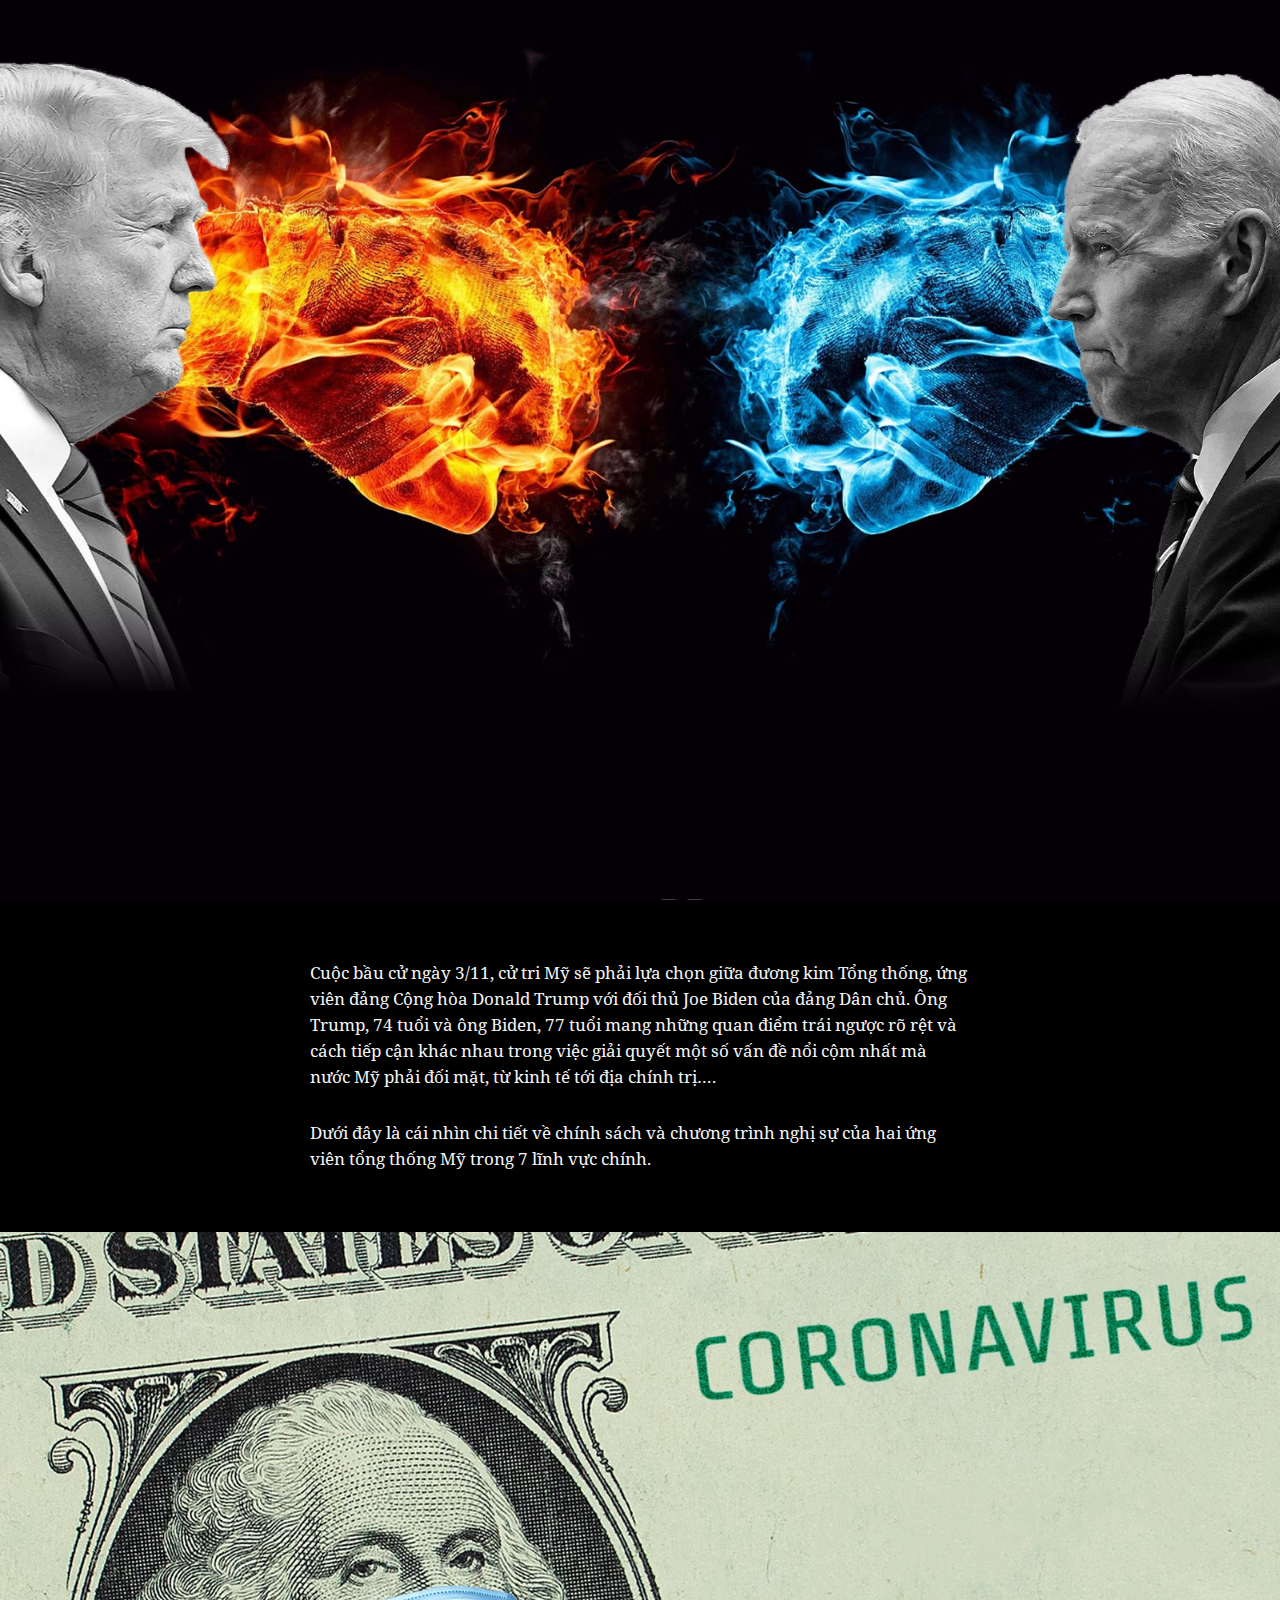
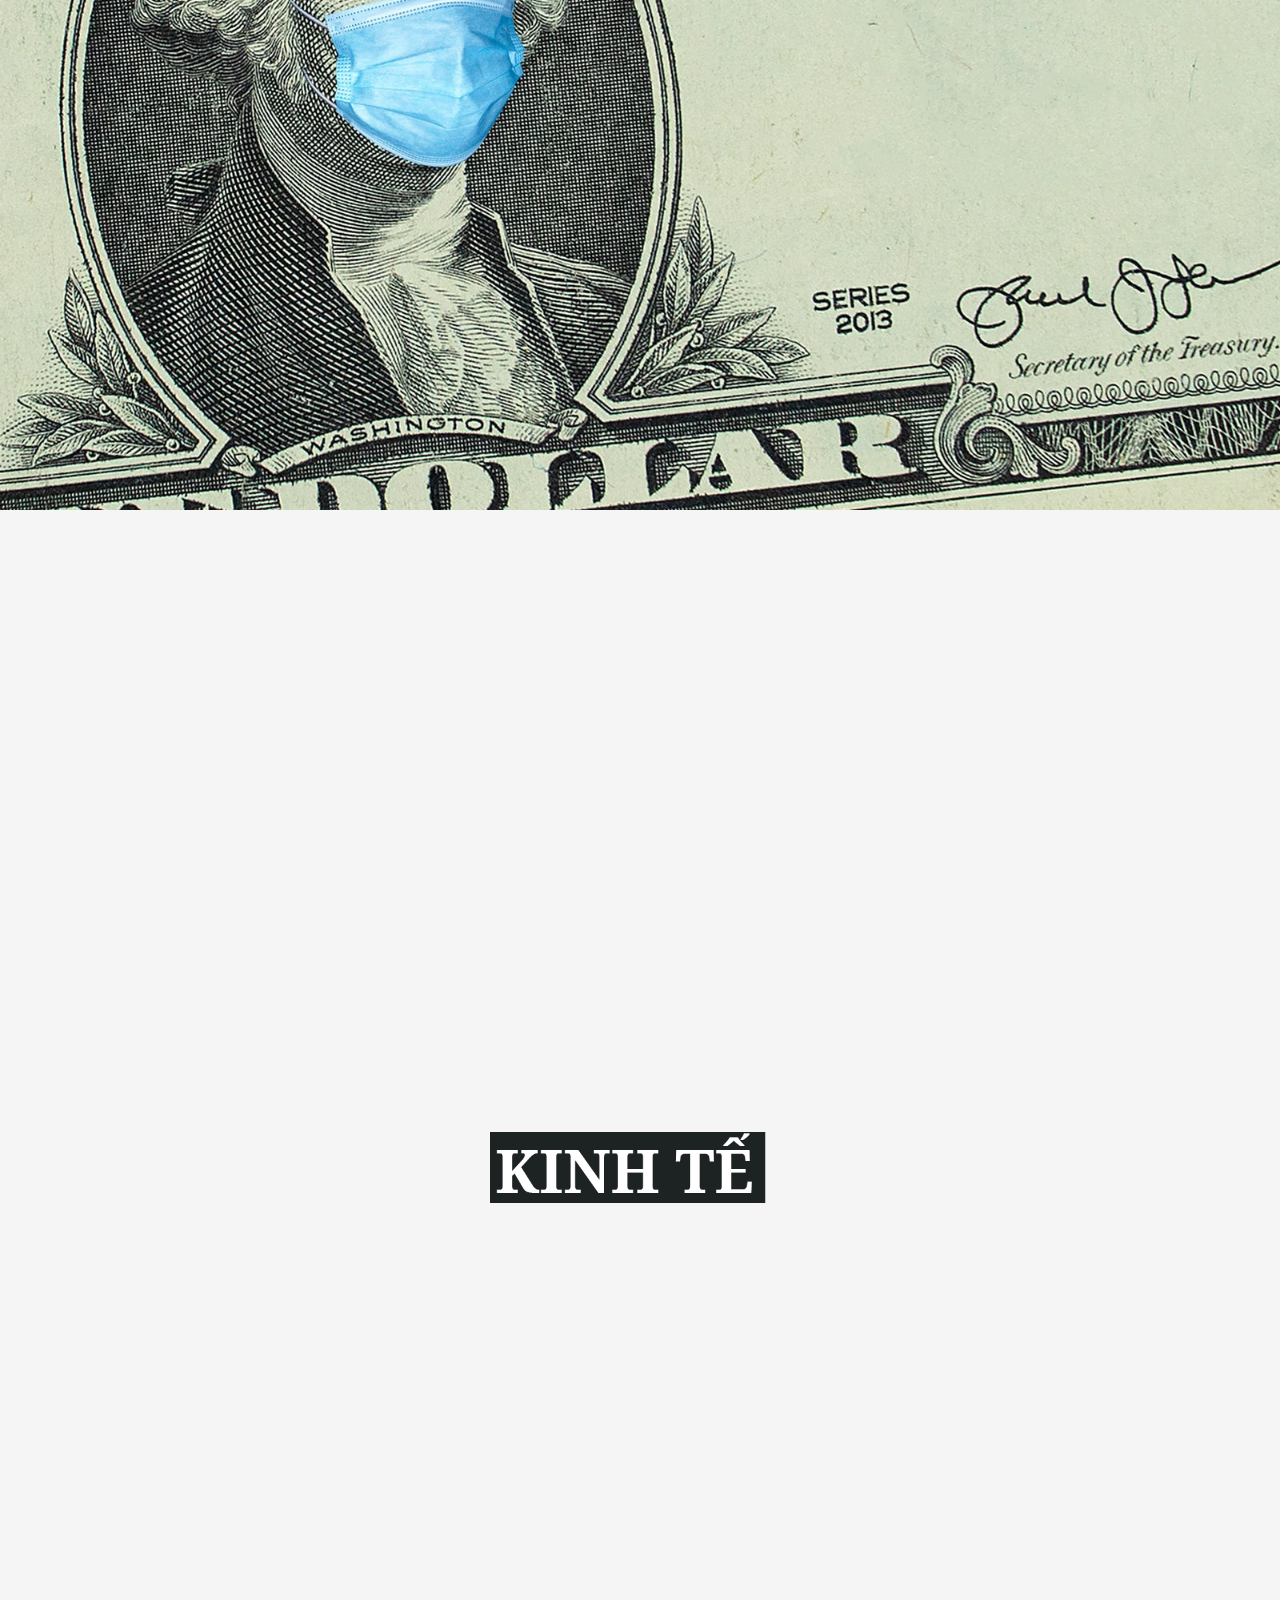
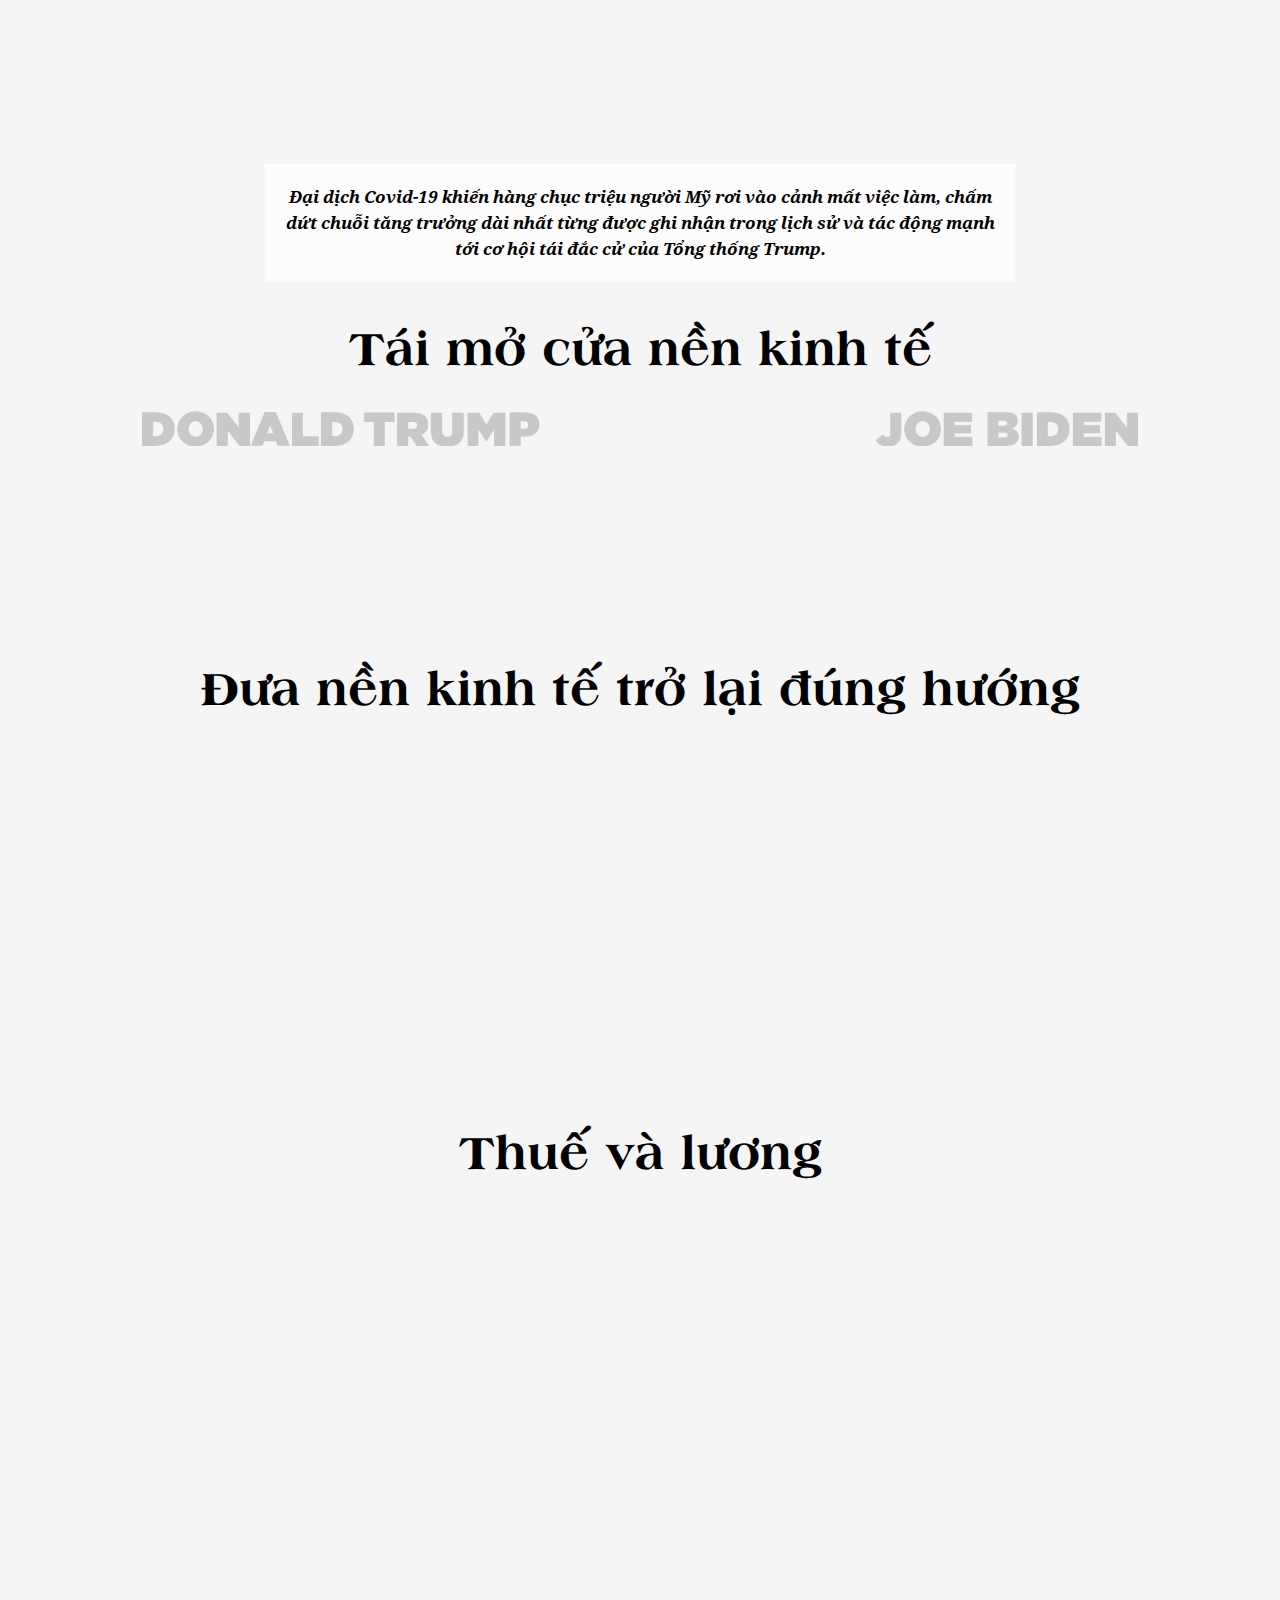
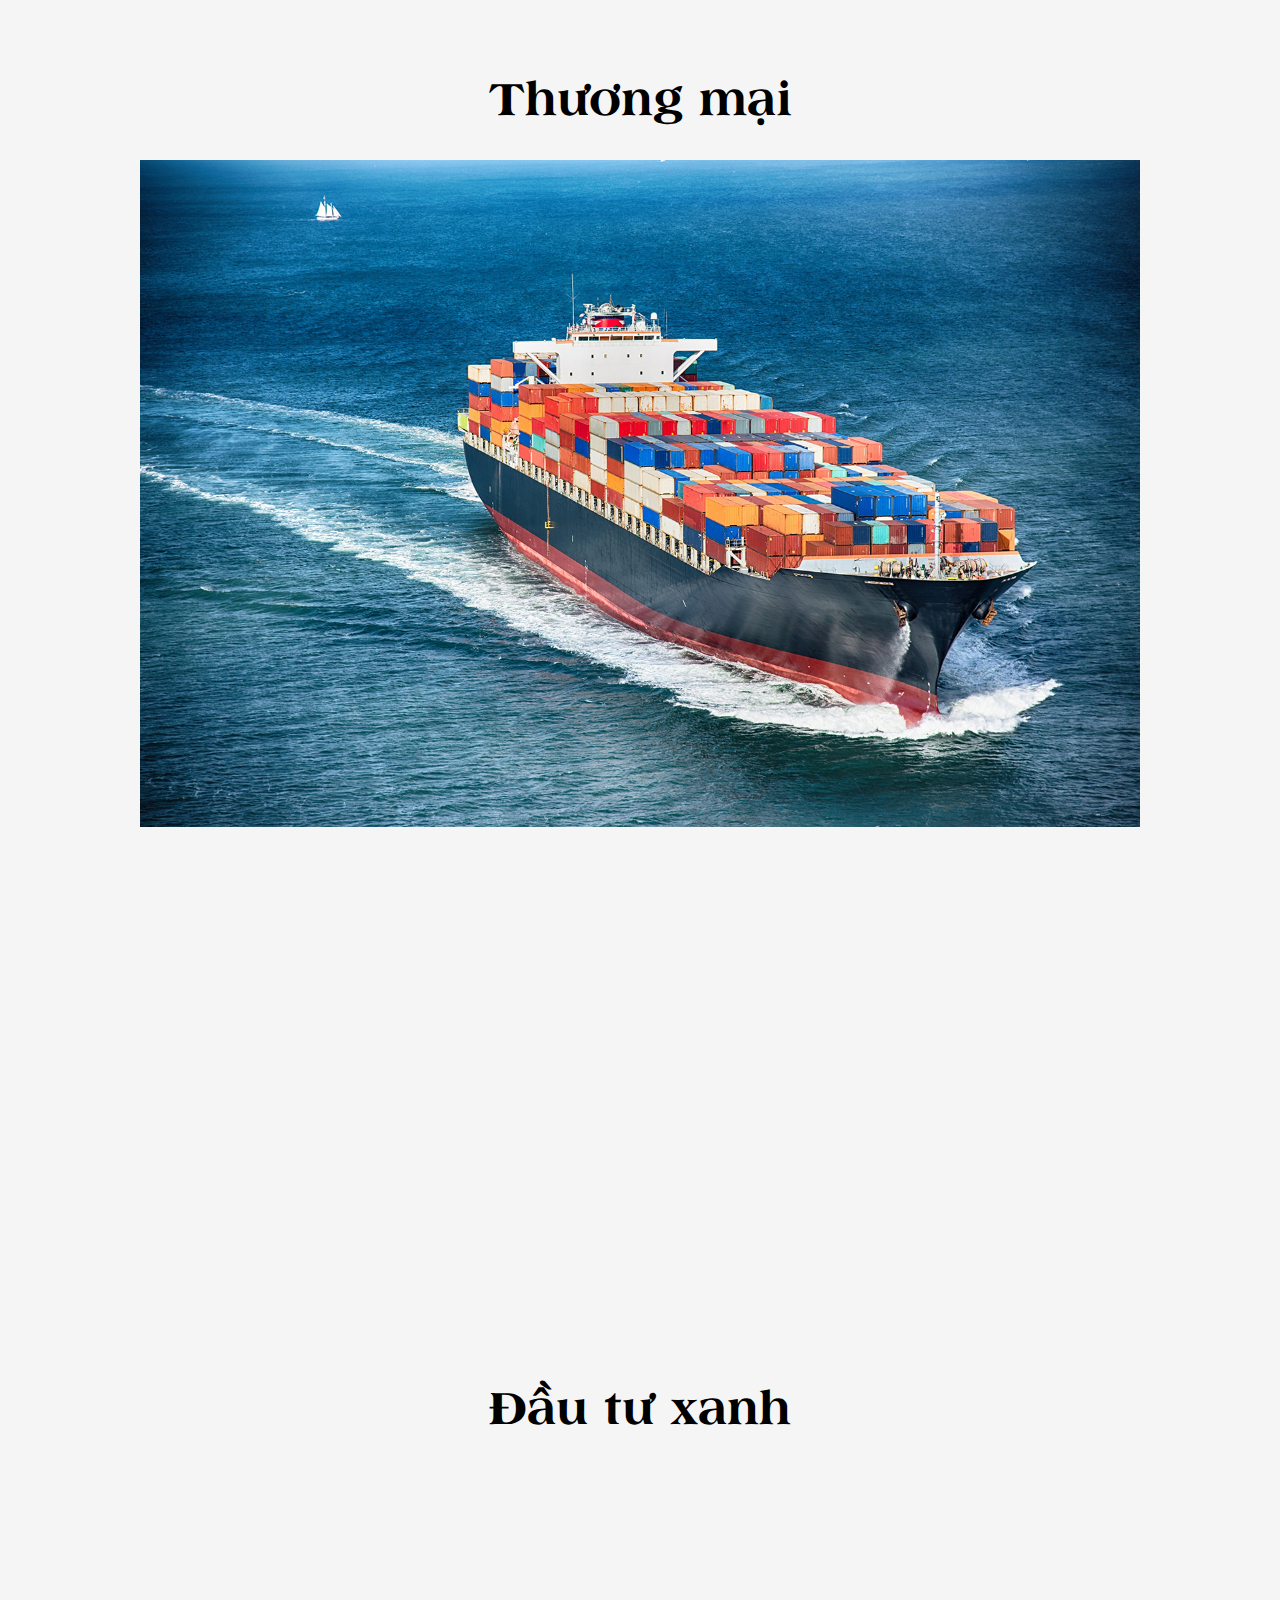
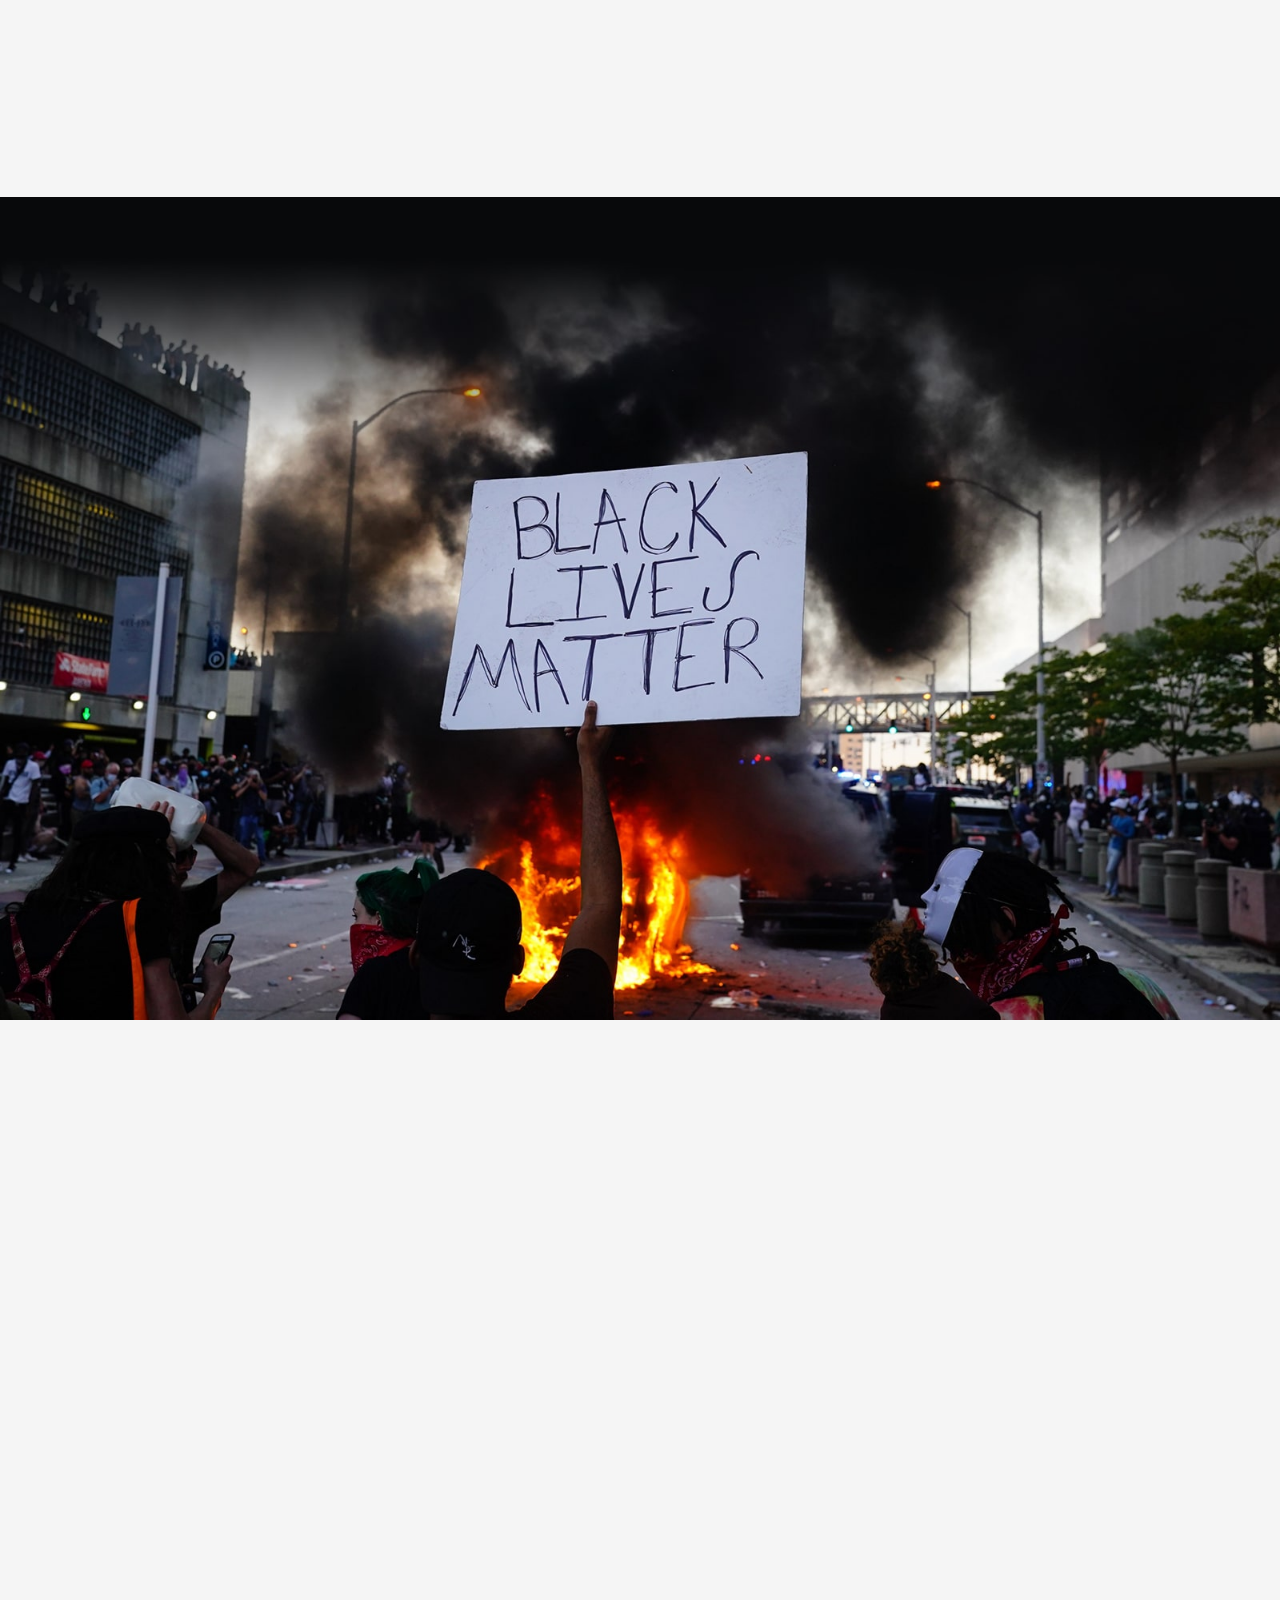
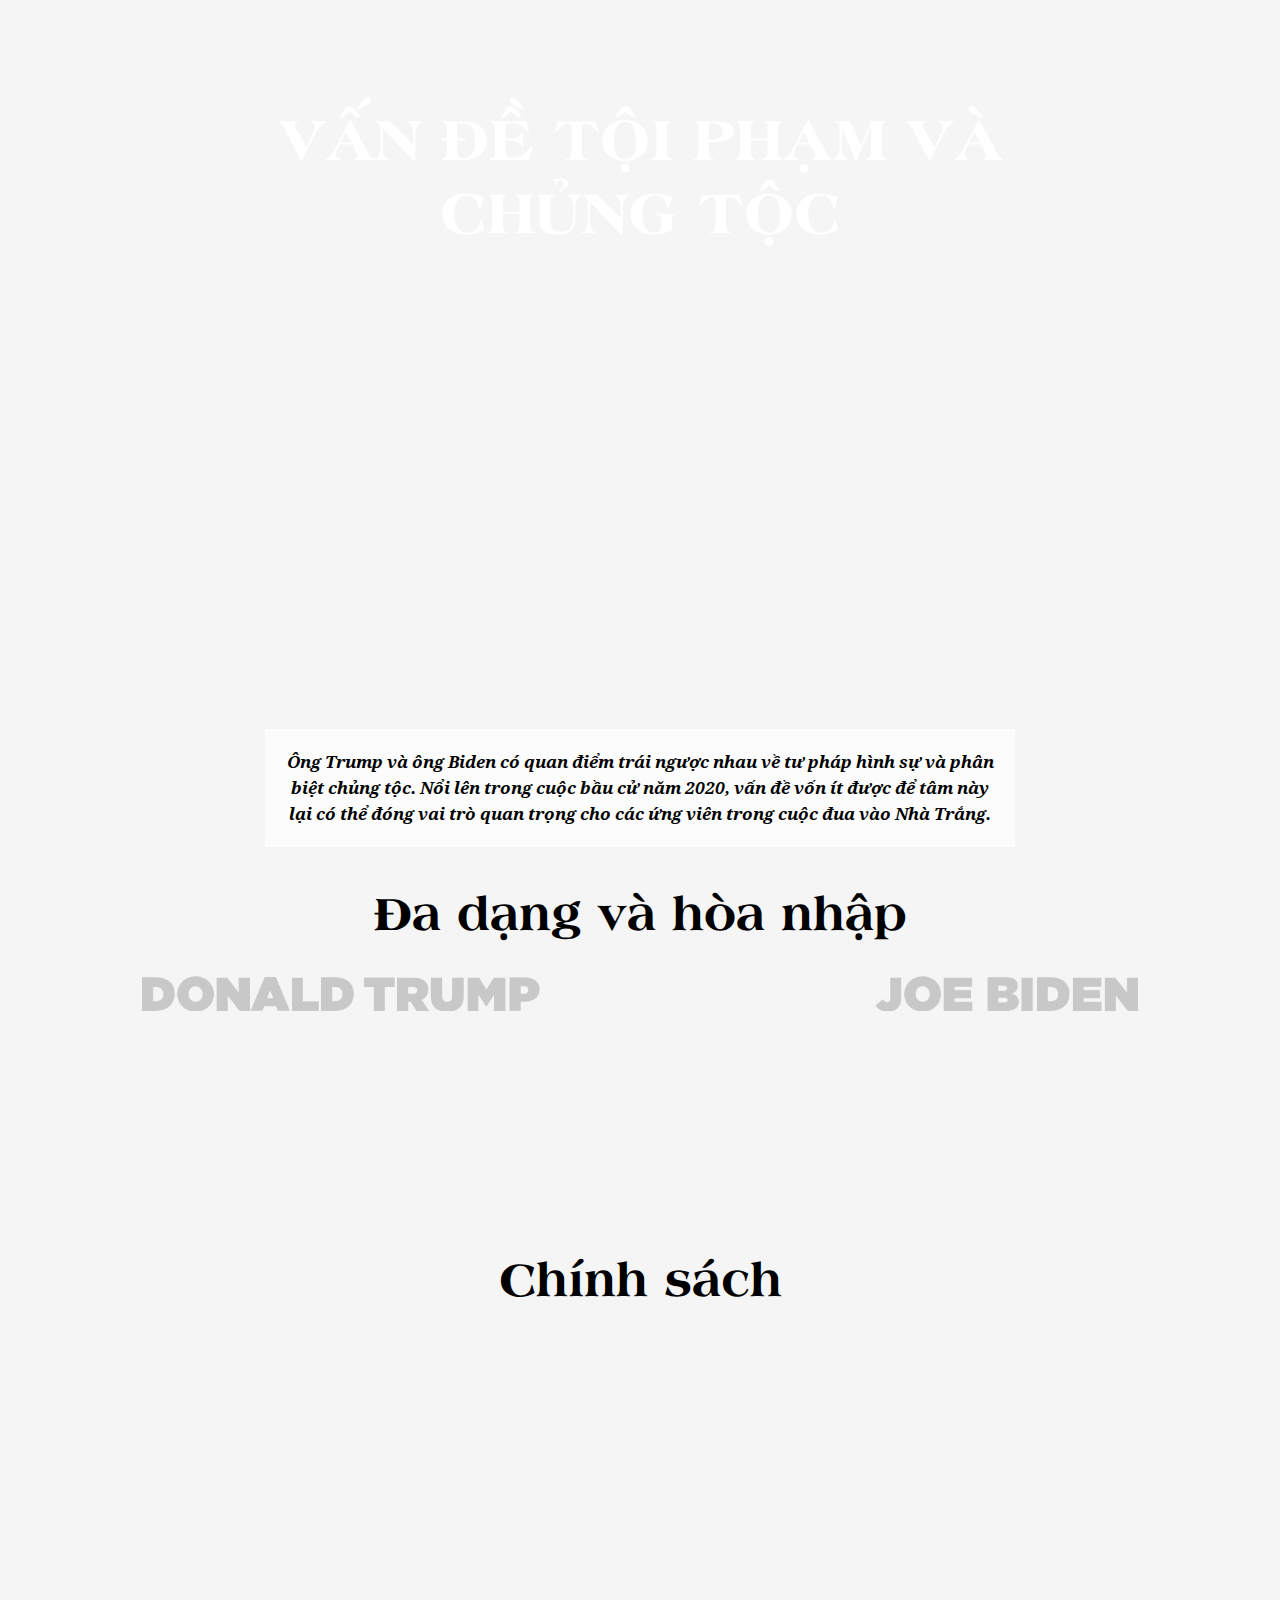
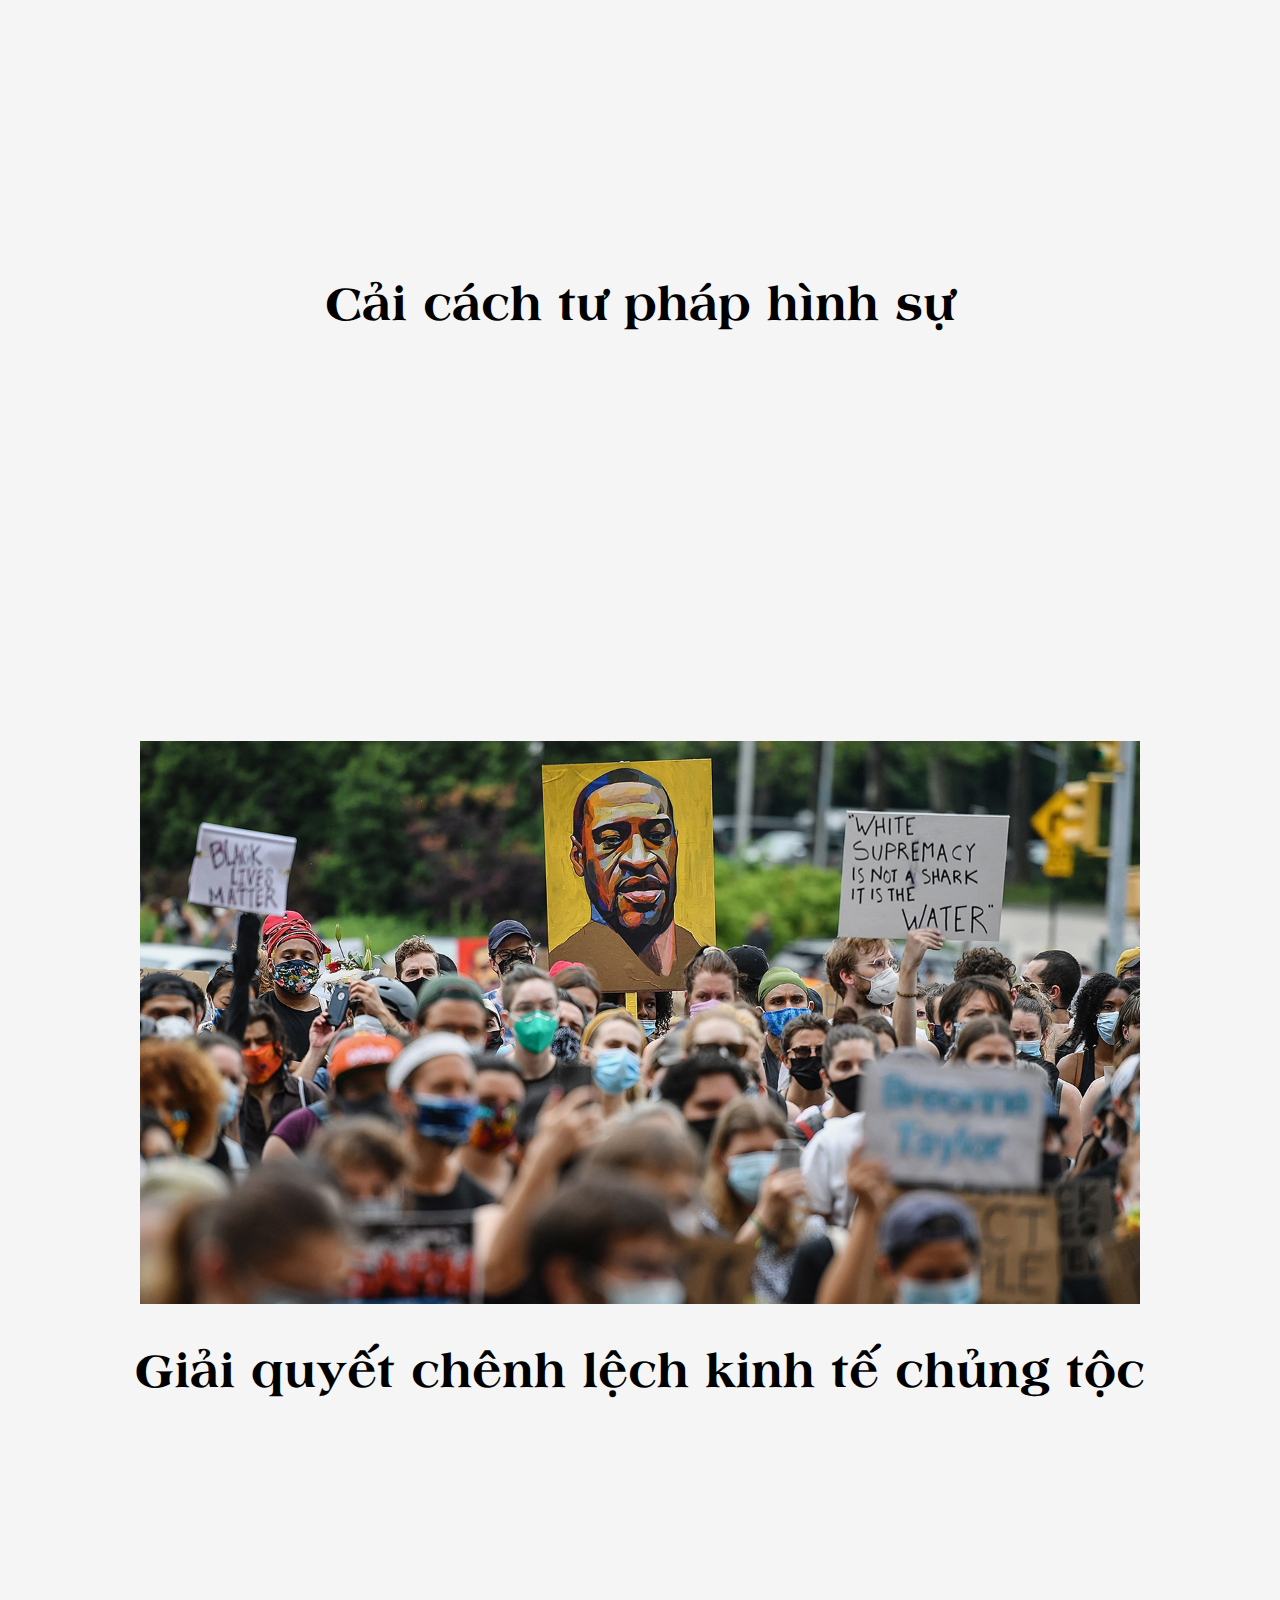
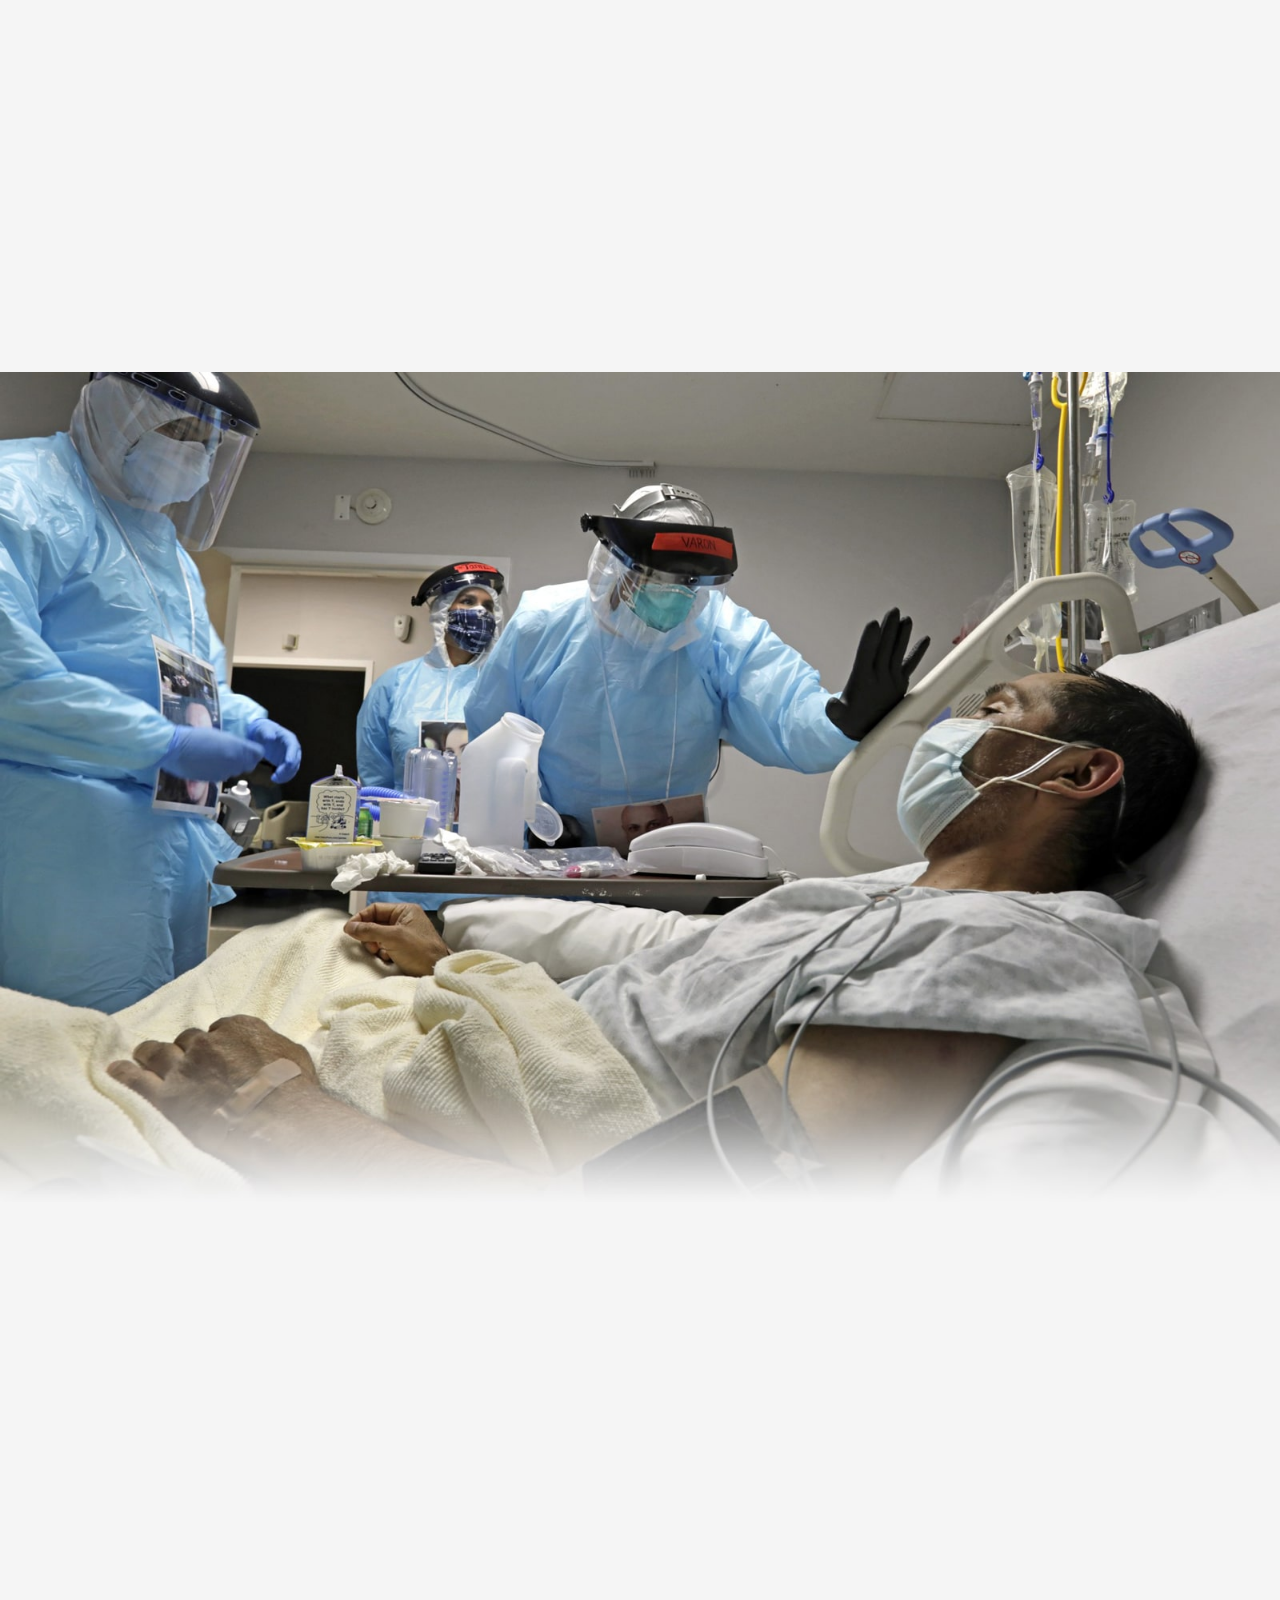
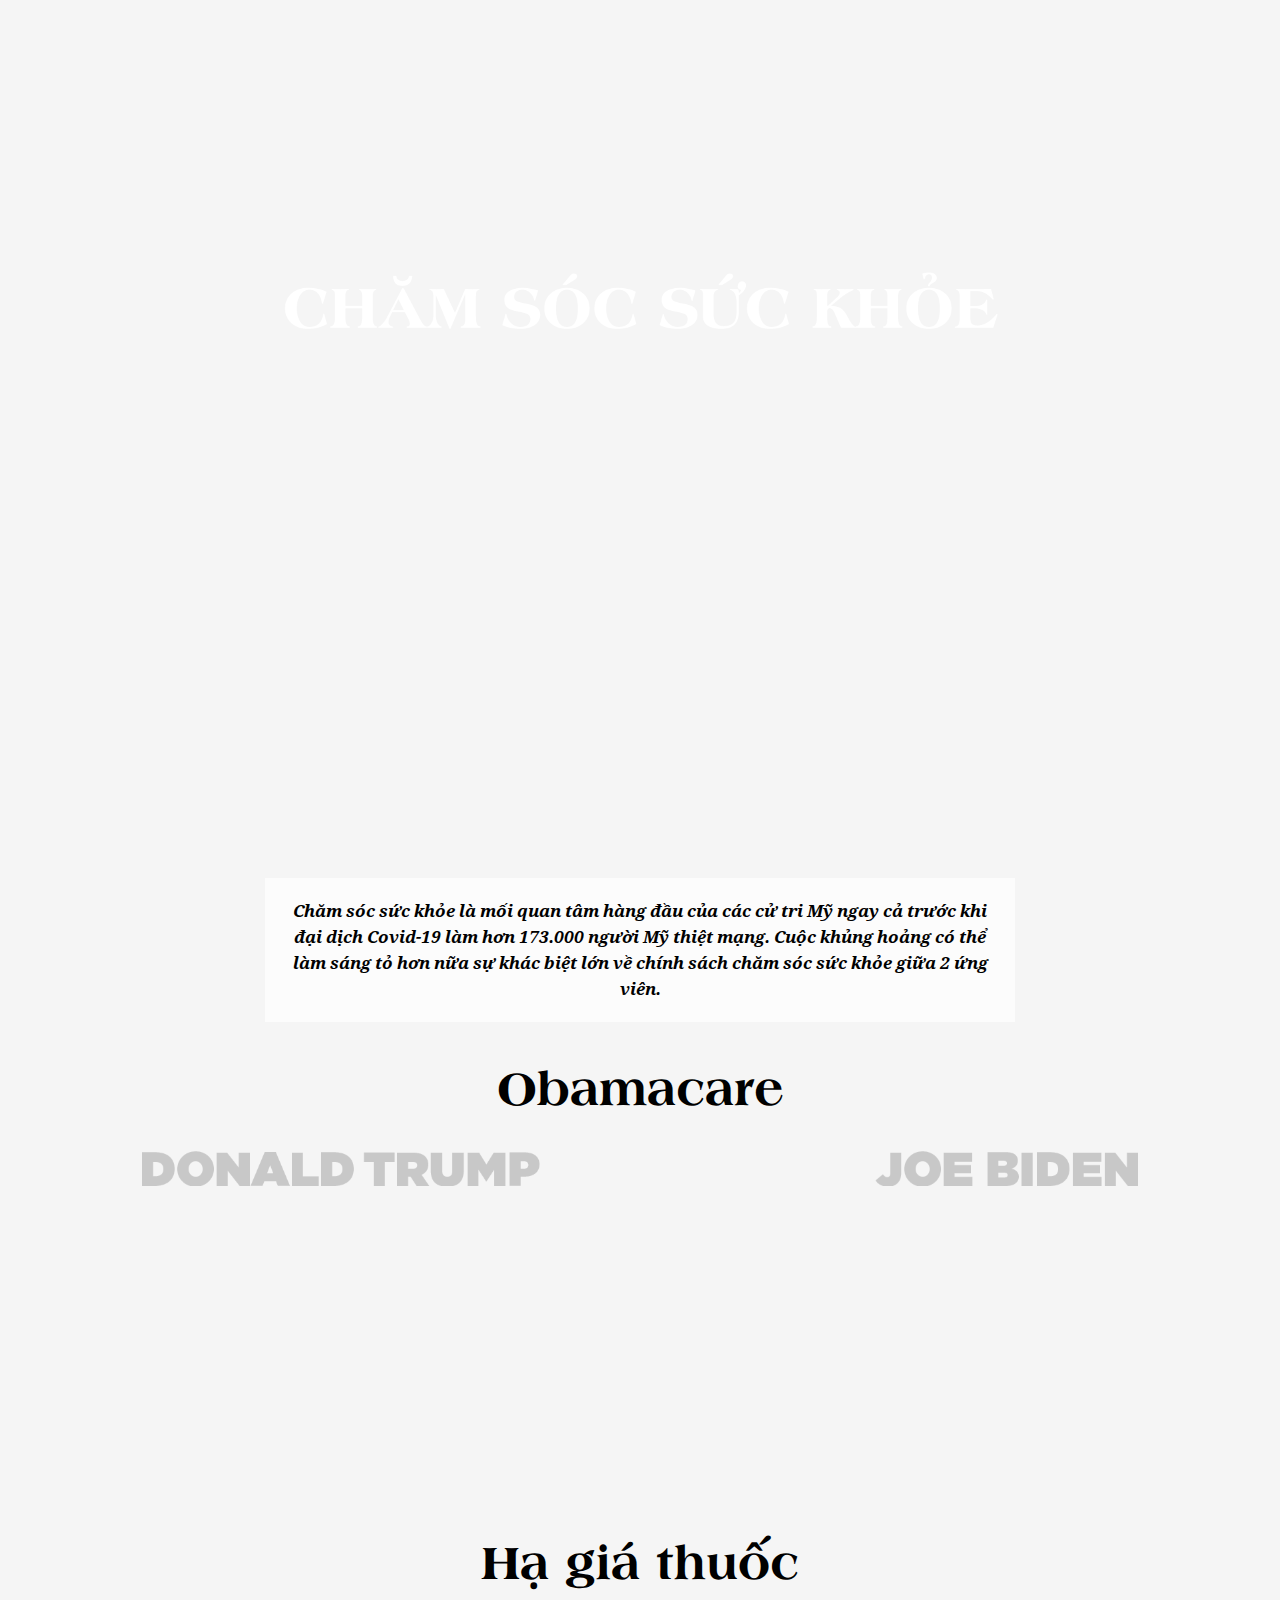
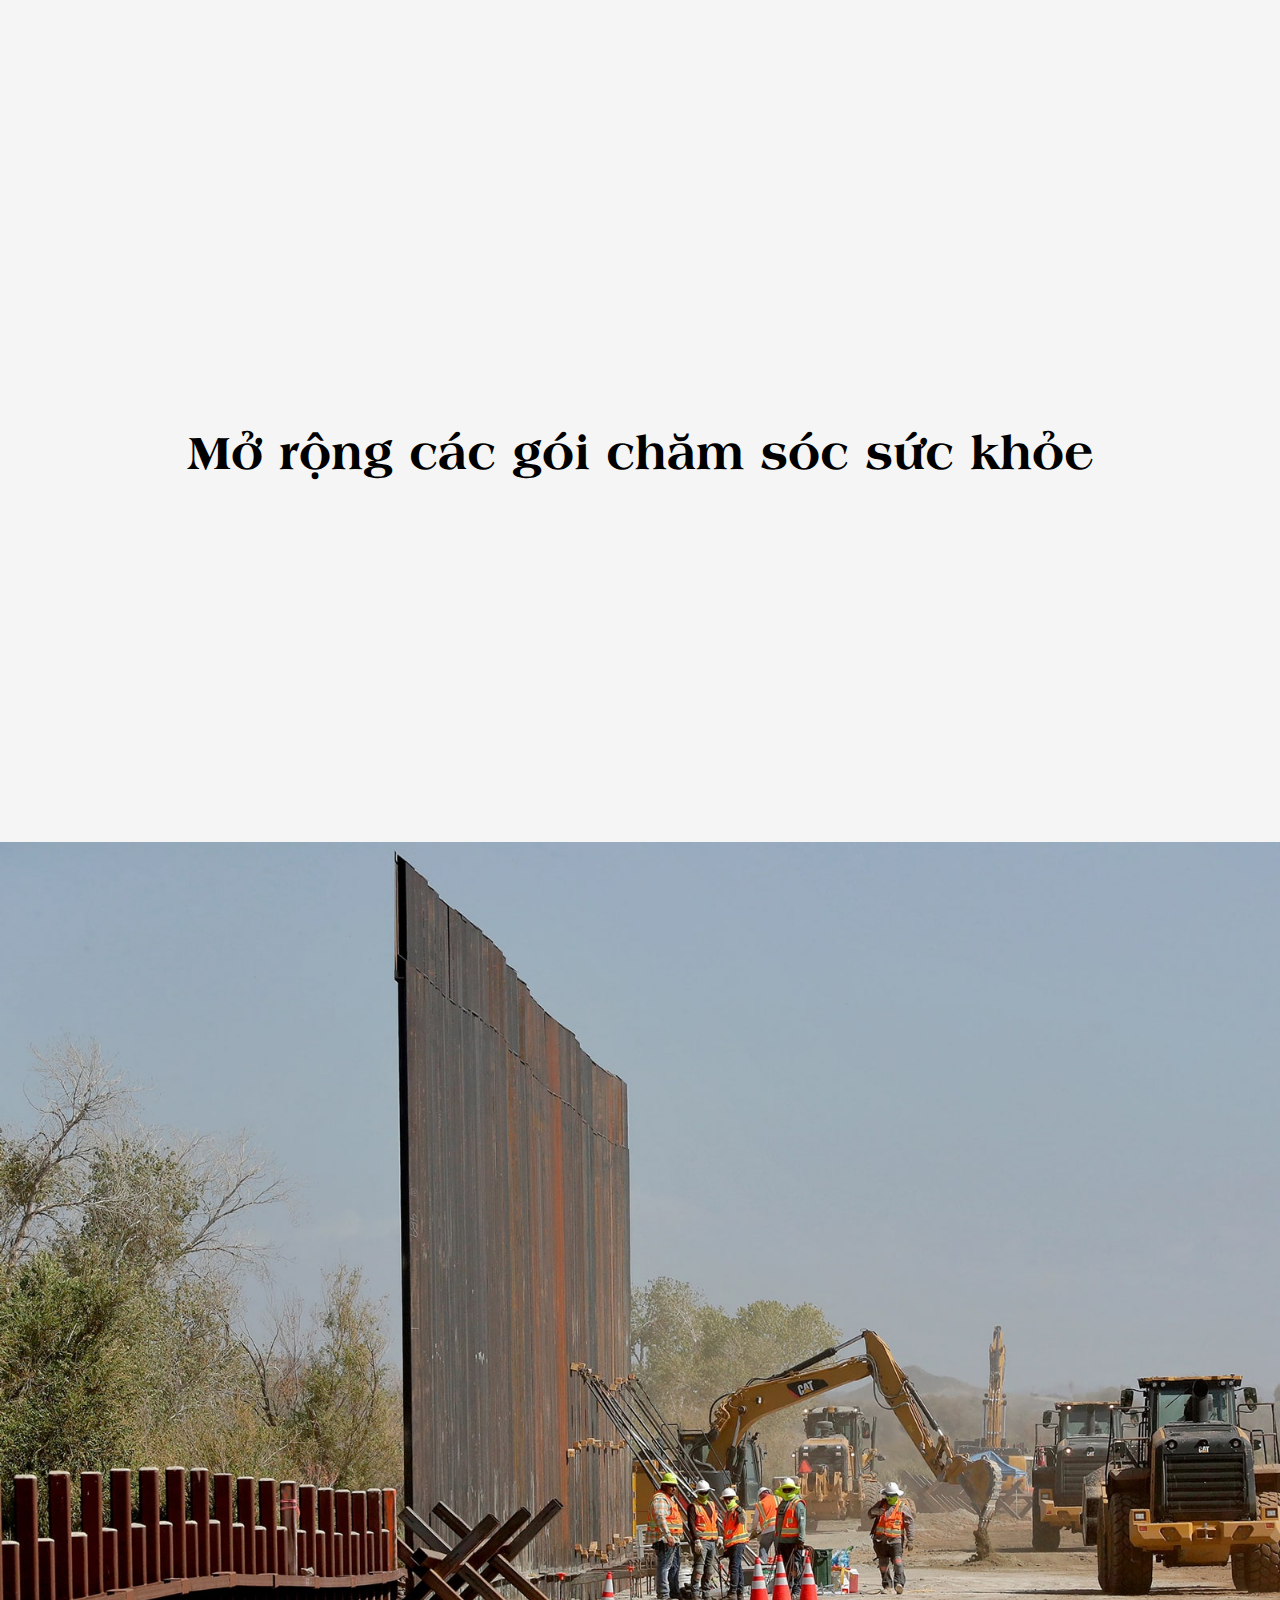
==== commit d7cb1c6d: "init" ====
--- a/web/index.html
+++ b/web/index.html
@@ -22,9 +22,10 @@
         };
 
         $(document).ready(function() {
-            // $('.emag-cover-title').css({
-            //     'transform': 'translate(0px, ' + ($(window).height() / 2) + 'px)'
-            // });
+            $('.emag-sec-cover').each(function() {
+                var height = $(window).height();
+                $(this).height(height * 2.5);
+            })
 
             $('.emag-sec-row').each(function() {
                 $(this).find('.emag-content').equalHeights()
@@ -50,8 +51,20 @@
                     var offsetParent = $(this).parents('.emag-sec-cover').offset().top - parentHeight
 
                     $(this).css({
-                        'transform': 'translate(0px, ' + (offsetParent - scrollTop + parentHeight) + 'px)'
+                        'transform': 'translate(0px, ' + (offsetParent - scrollTop + parentHeight) / 2 + 'px)'
                     });
+                })
+
+                $('.emag-sec-cover').each(function() {
+                    var image = $(this).find('img').eq(0);
+                    var anchor = $(this).offset().top + image.height();
+                    if(anchor - scrollTop <= $(window).height()) {
+                        image.css({
+                            'transform': 'translate(0px, ' + ($(window).height() - anchor + scrollTop) + 'px)'
+                        });
+                    } else {
+                        image.removeAttr('style')
+                    }
                 })
             });
         })
@@ -927,7 +940,7 @@
                     </div>
                 </div>
 
-                <img src="images/img-6.jpg" alt="" class="emag-sec-img">
+                <img src="images/img-7.jpg" alt="" class="emag-sec-img">
 
                 <img src="images/credit.png" alt="" class="emag-sec-img">
             </div>
--- a/web/css/styles.css
+++ b/web/css/styles.css
@@ -86,12 +86,12 @@
     justify-content: space-between;
     align-items: center;
     position: absolute;
-    top: 0;
+    bottom: 0;
     left: 0;
     width: 100%;
-    height: 100%;
+    height: calc(100% / 3);
     transform: translate(0, 0);
-    transition: all 0.3s;
+    transition: all 0.1s;
 }
 .emag-sec-sapo {
     line-height: 26px;
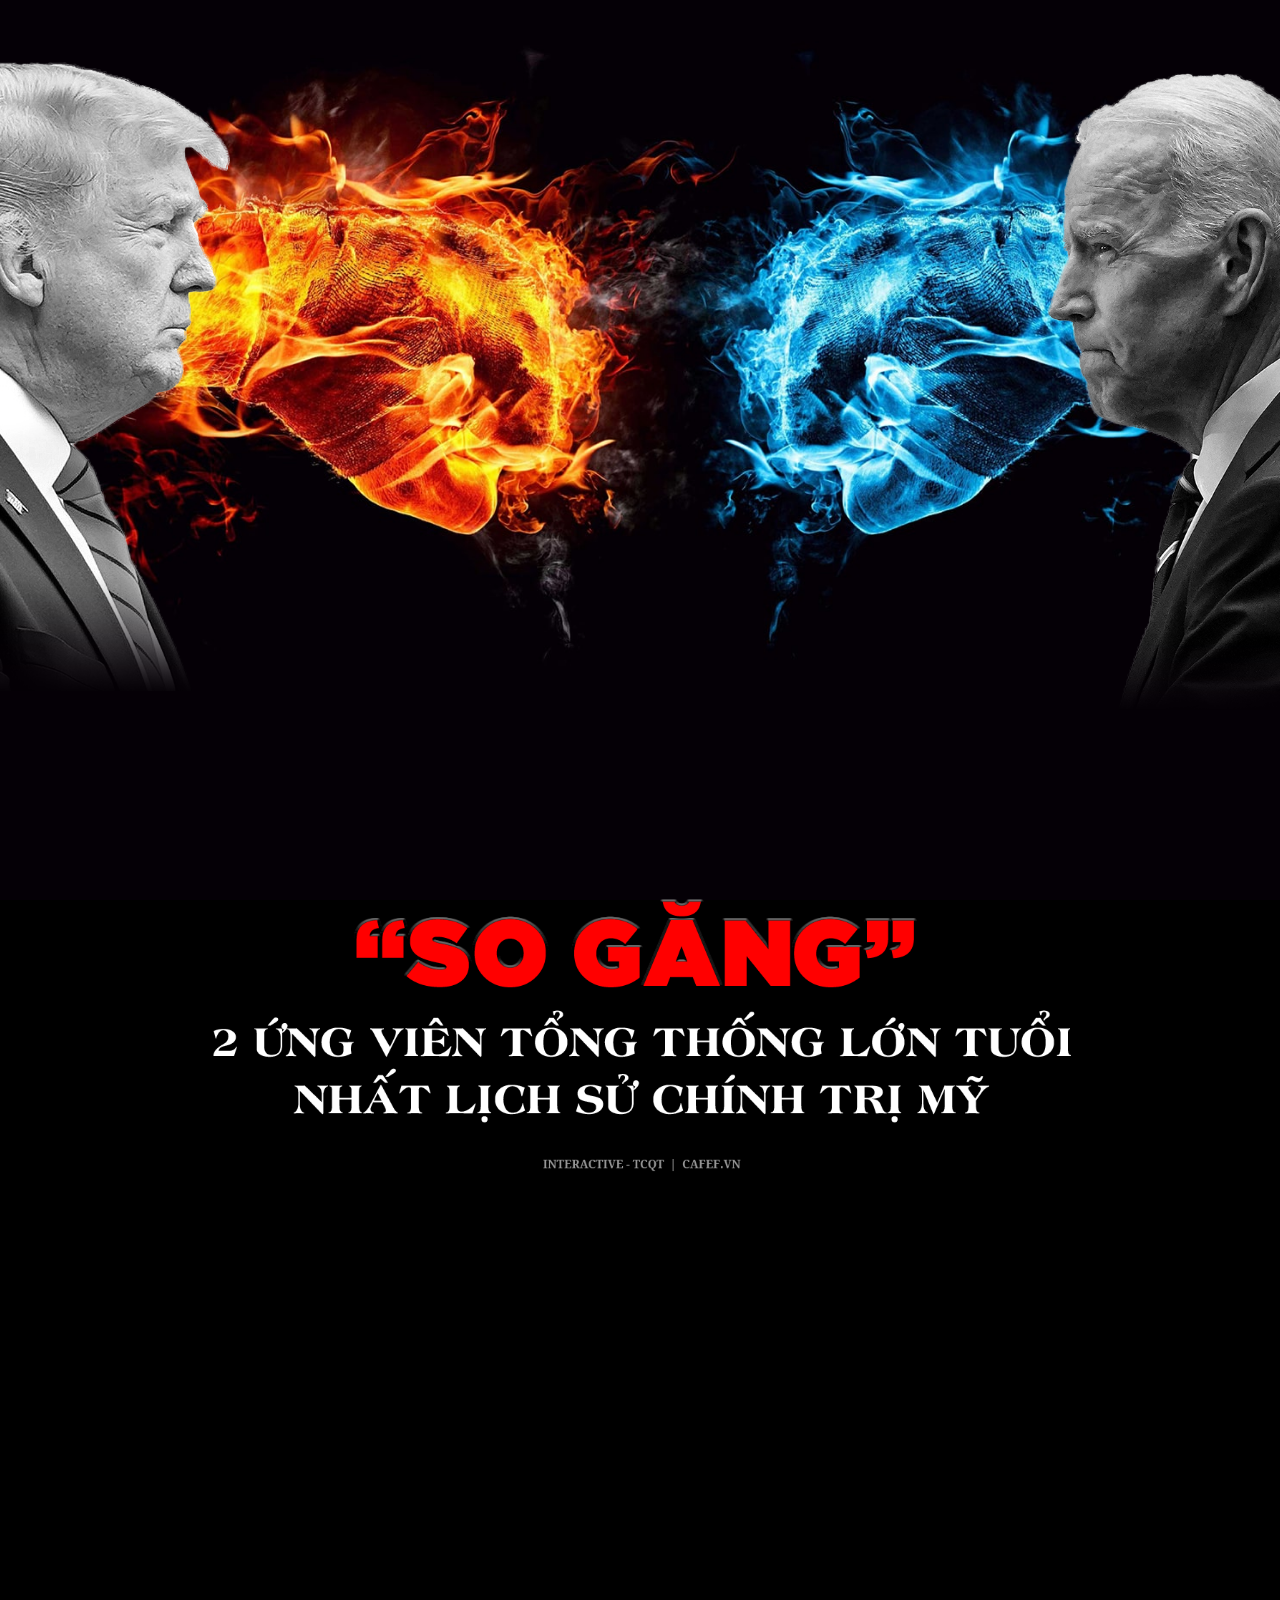
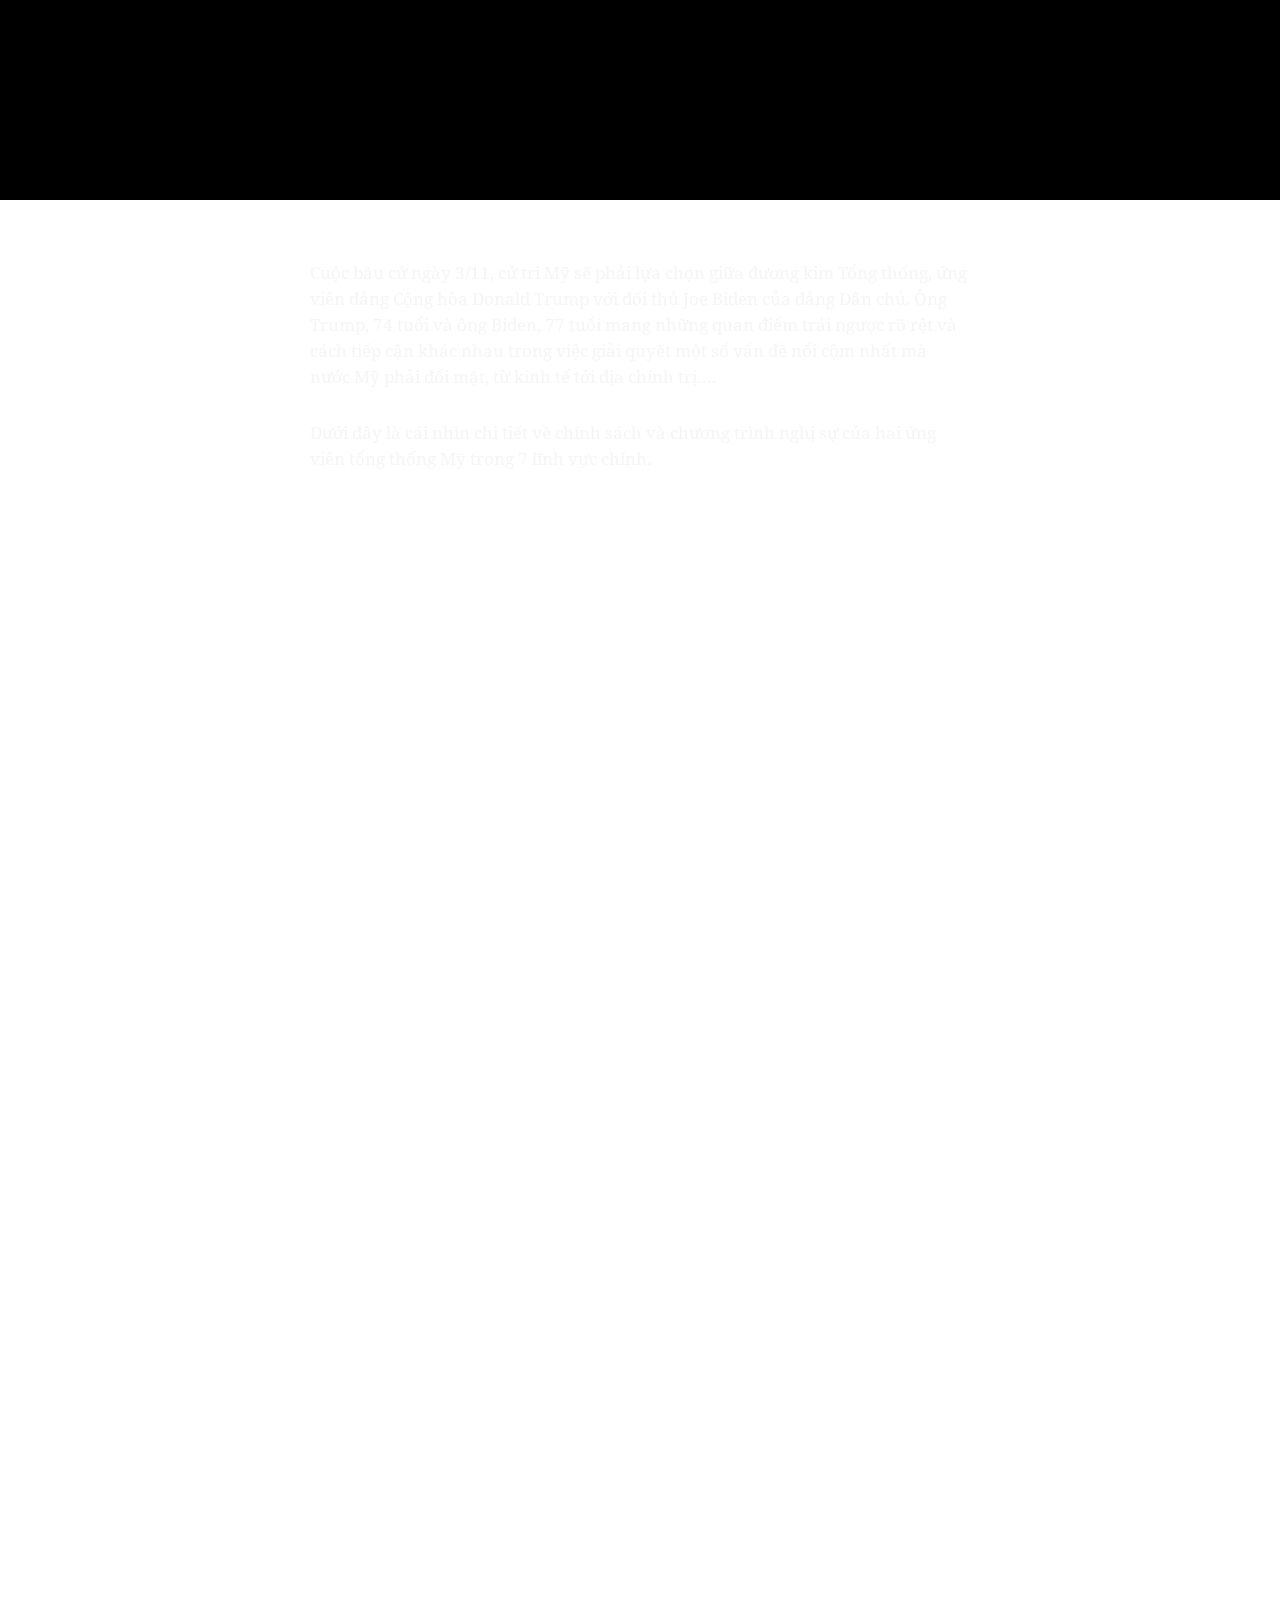
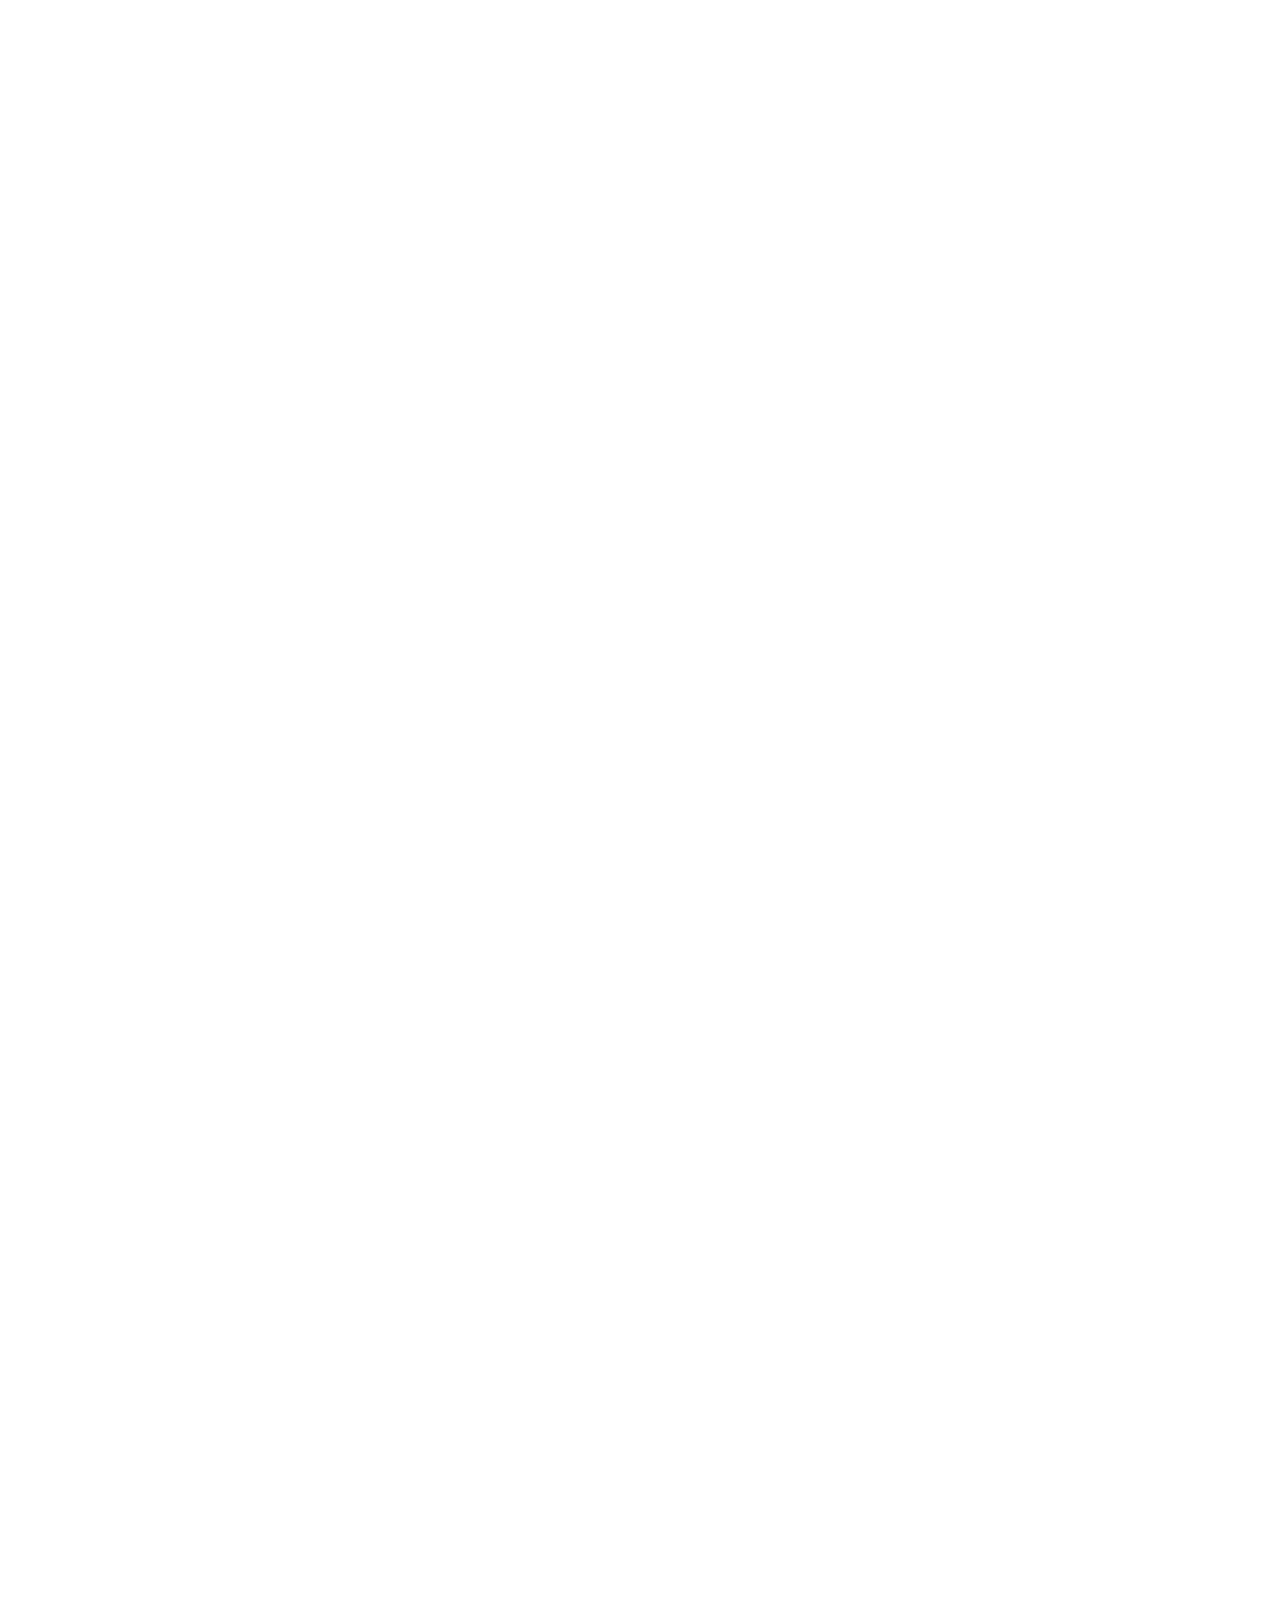
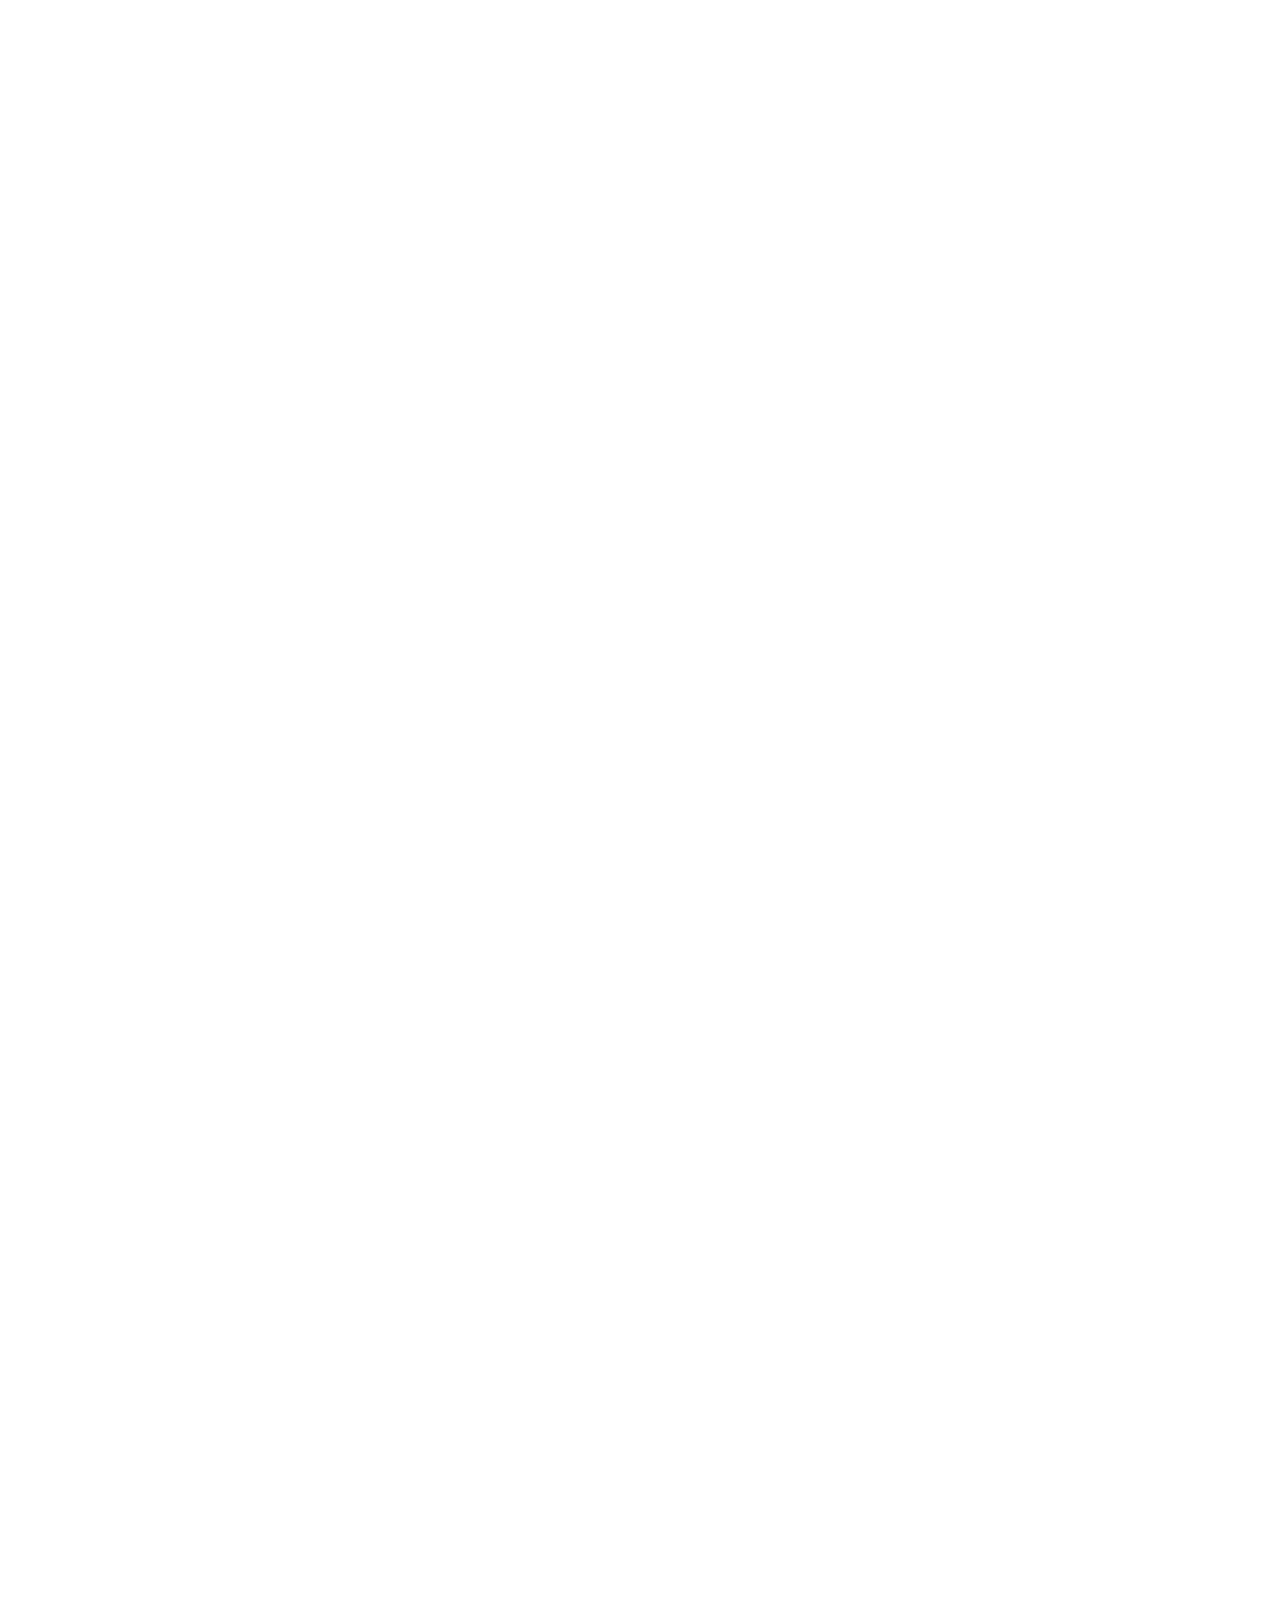
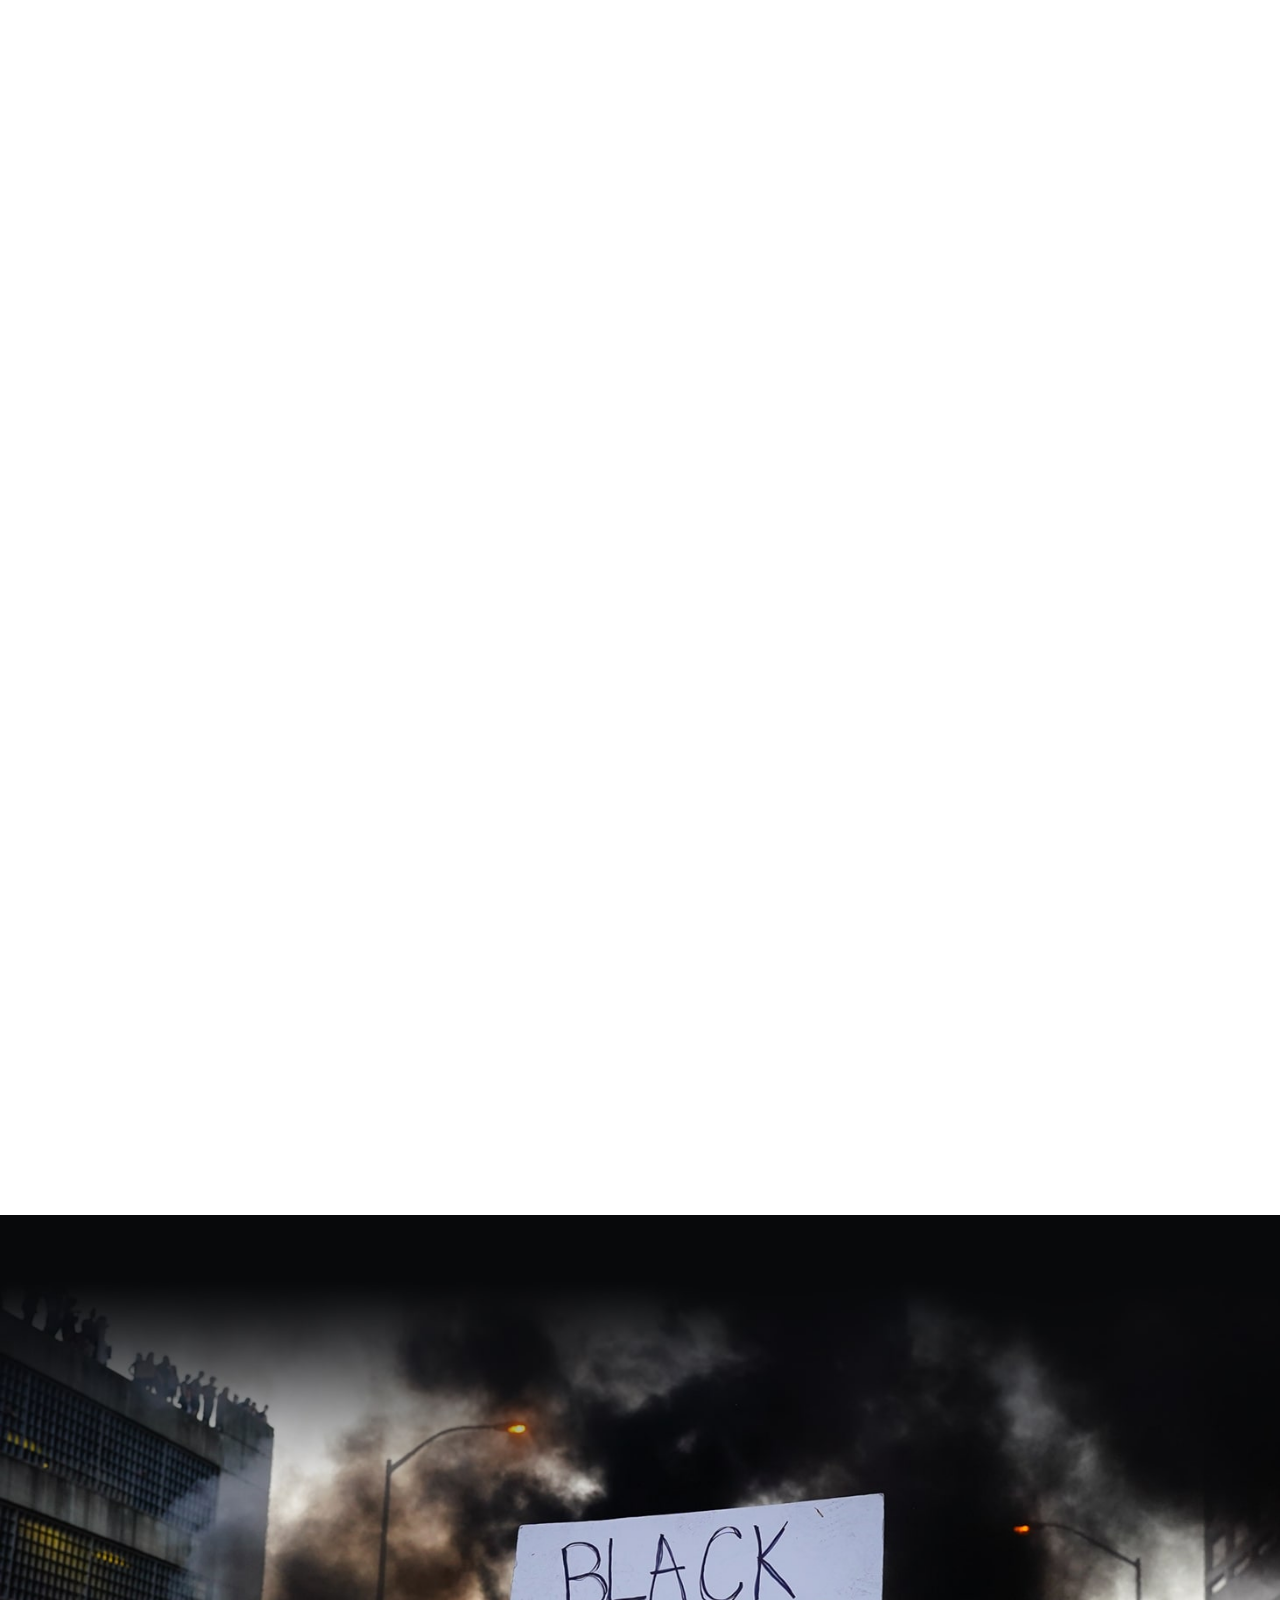
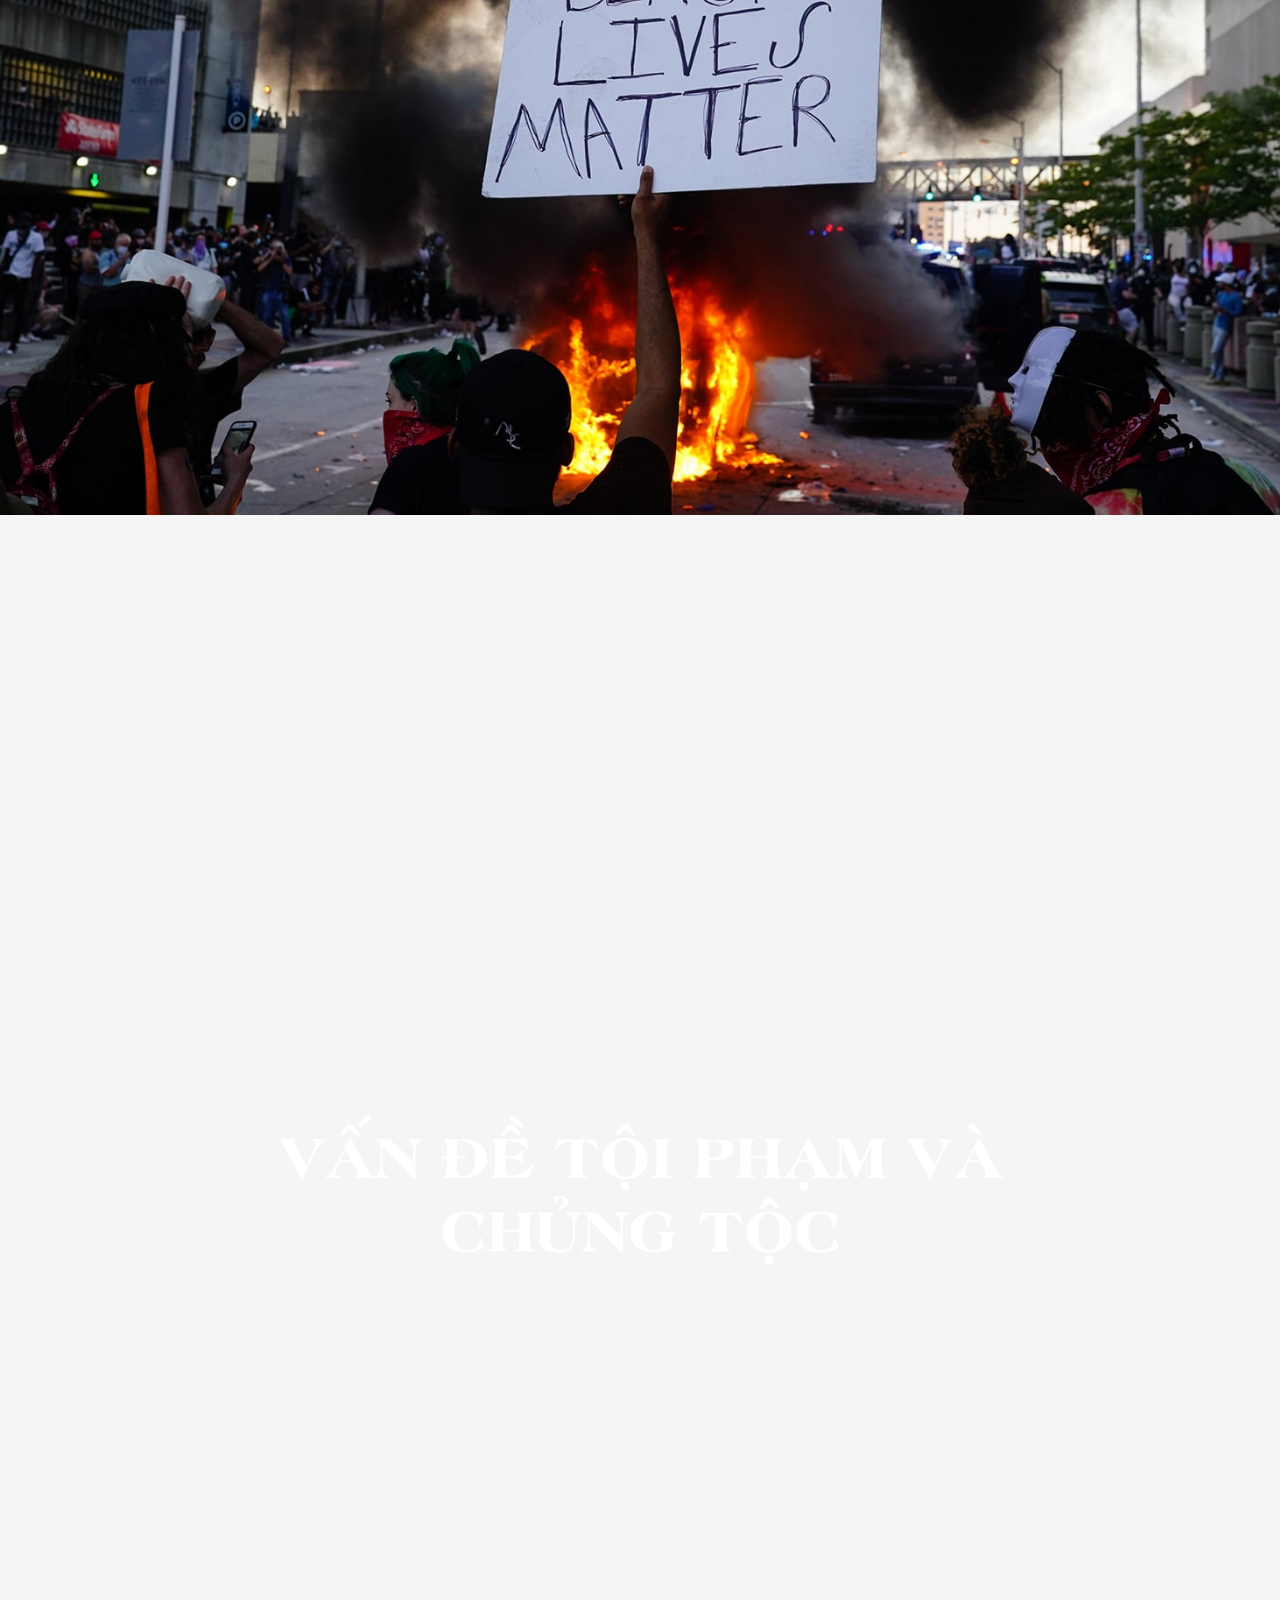
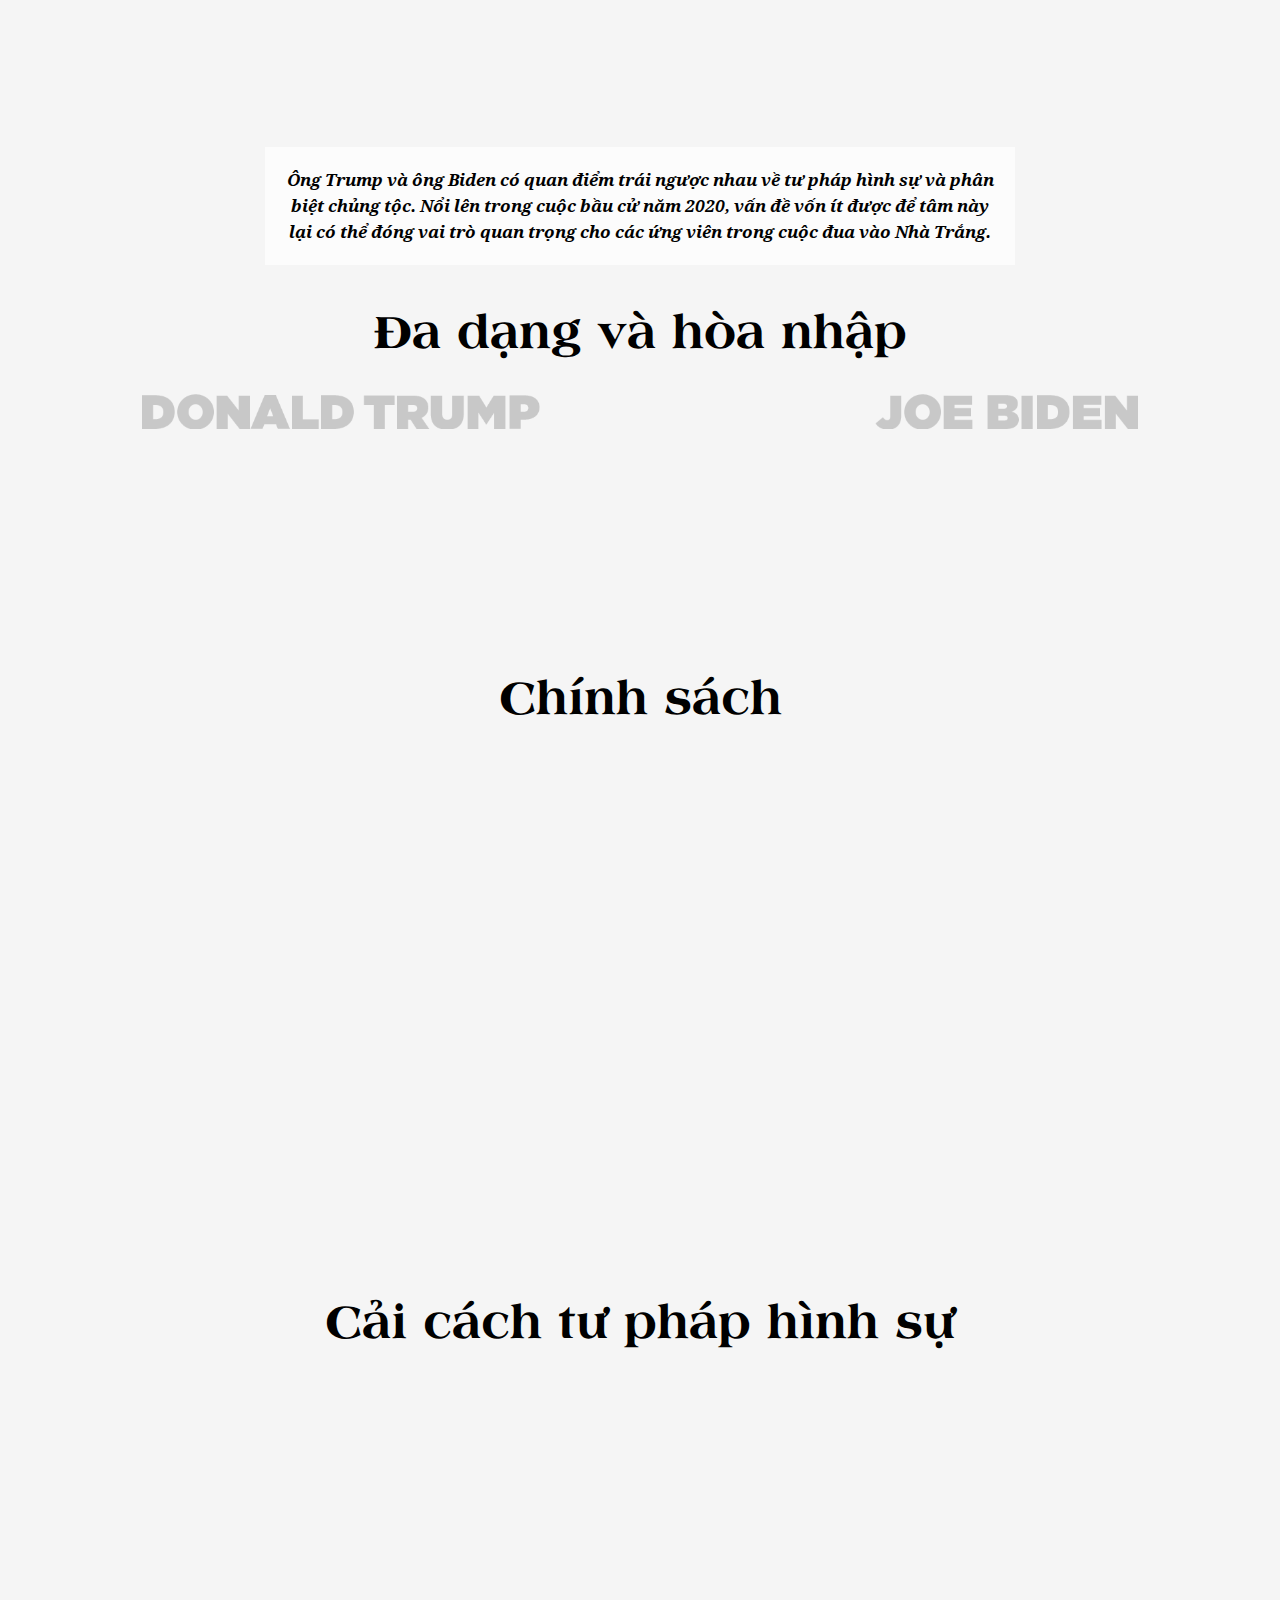
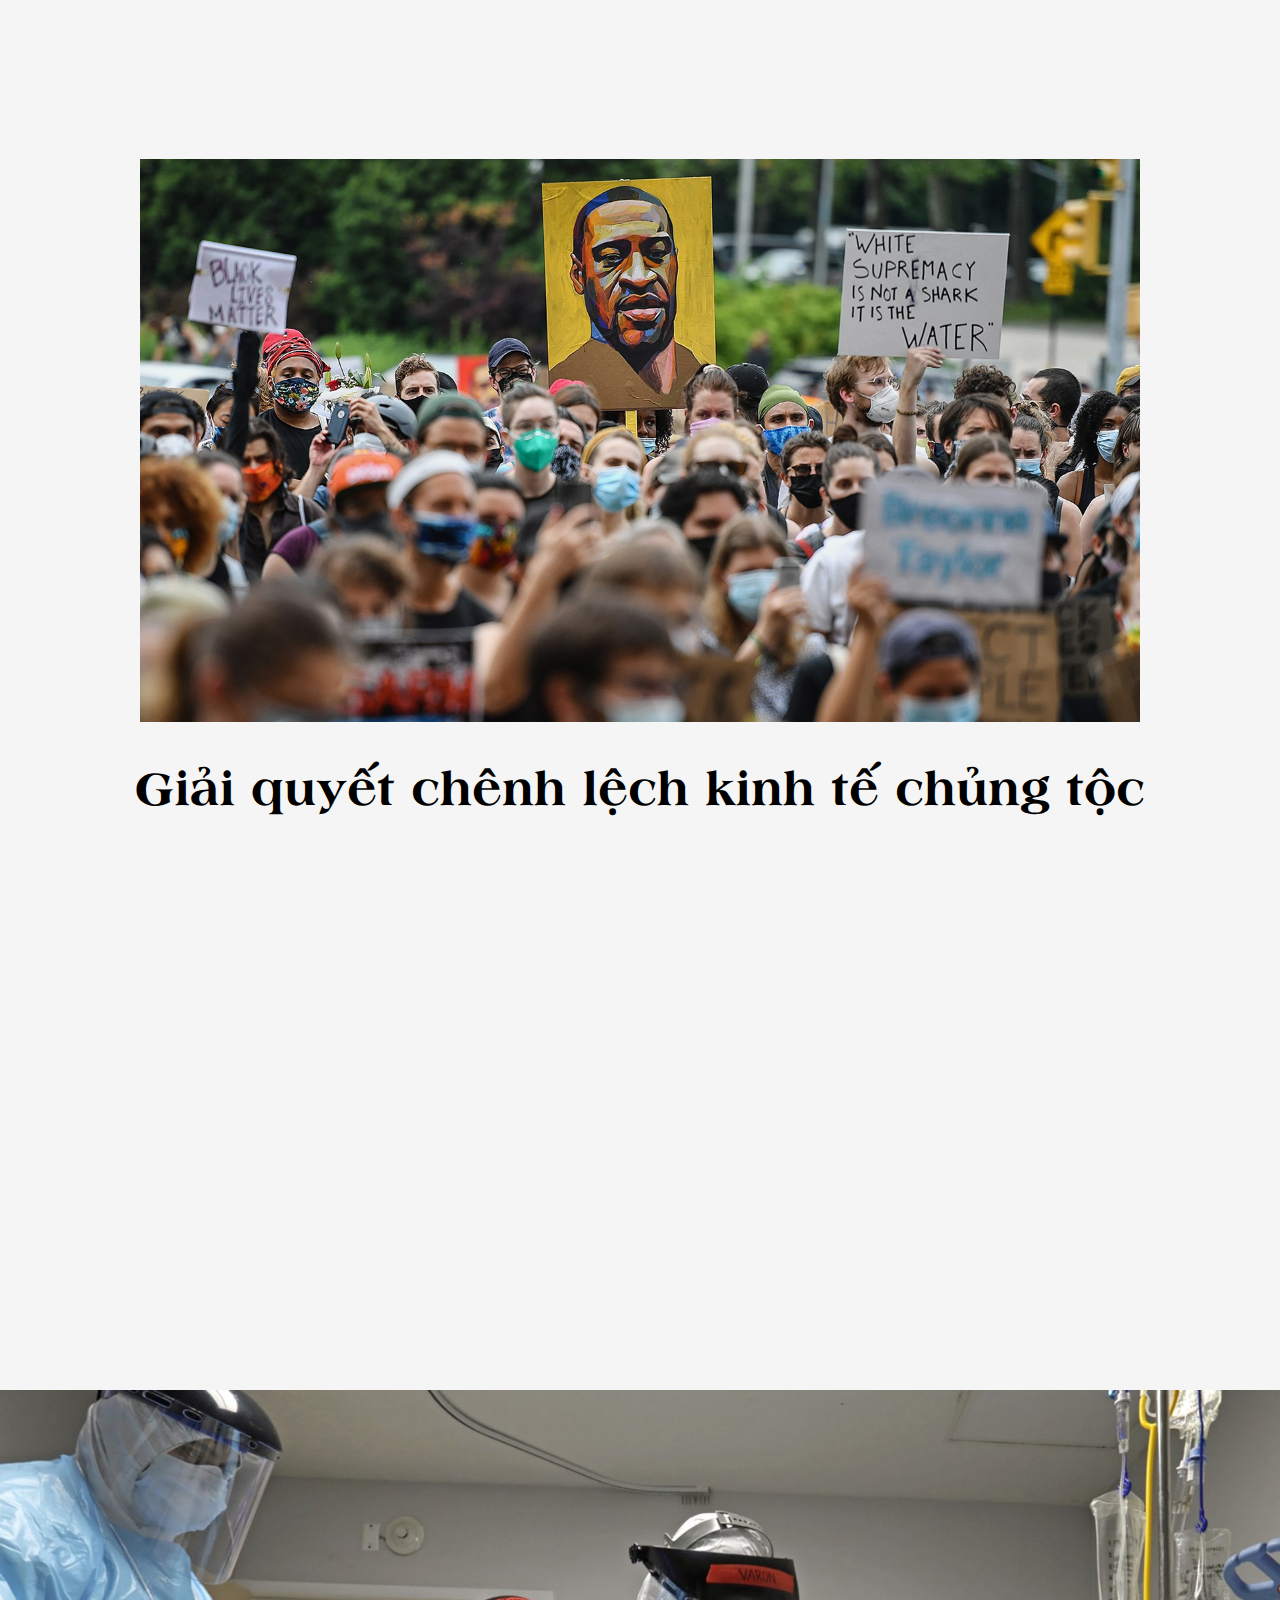
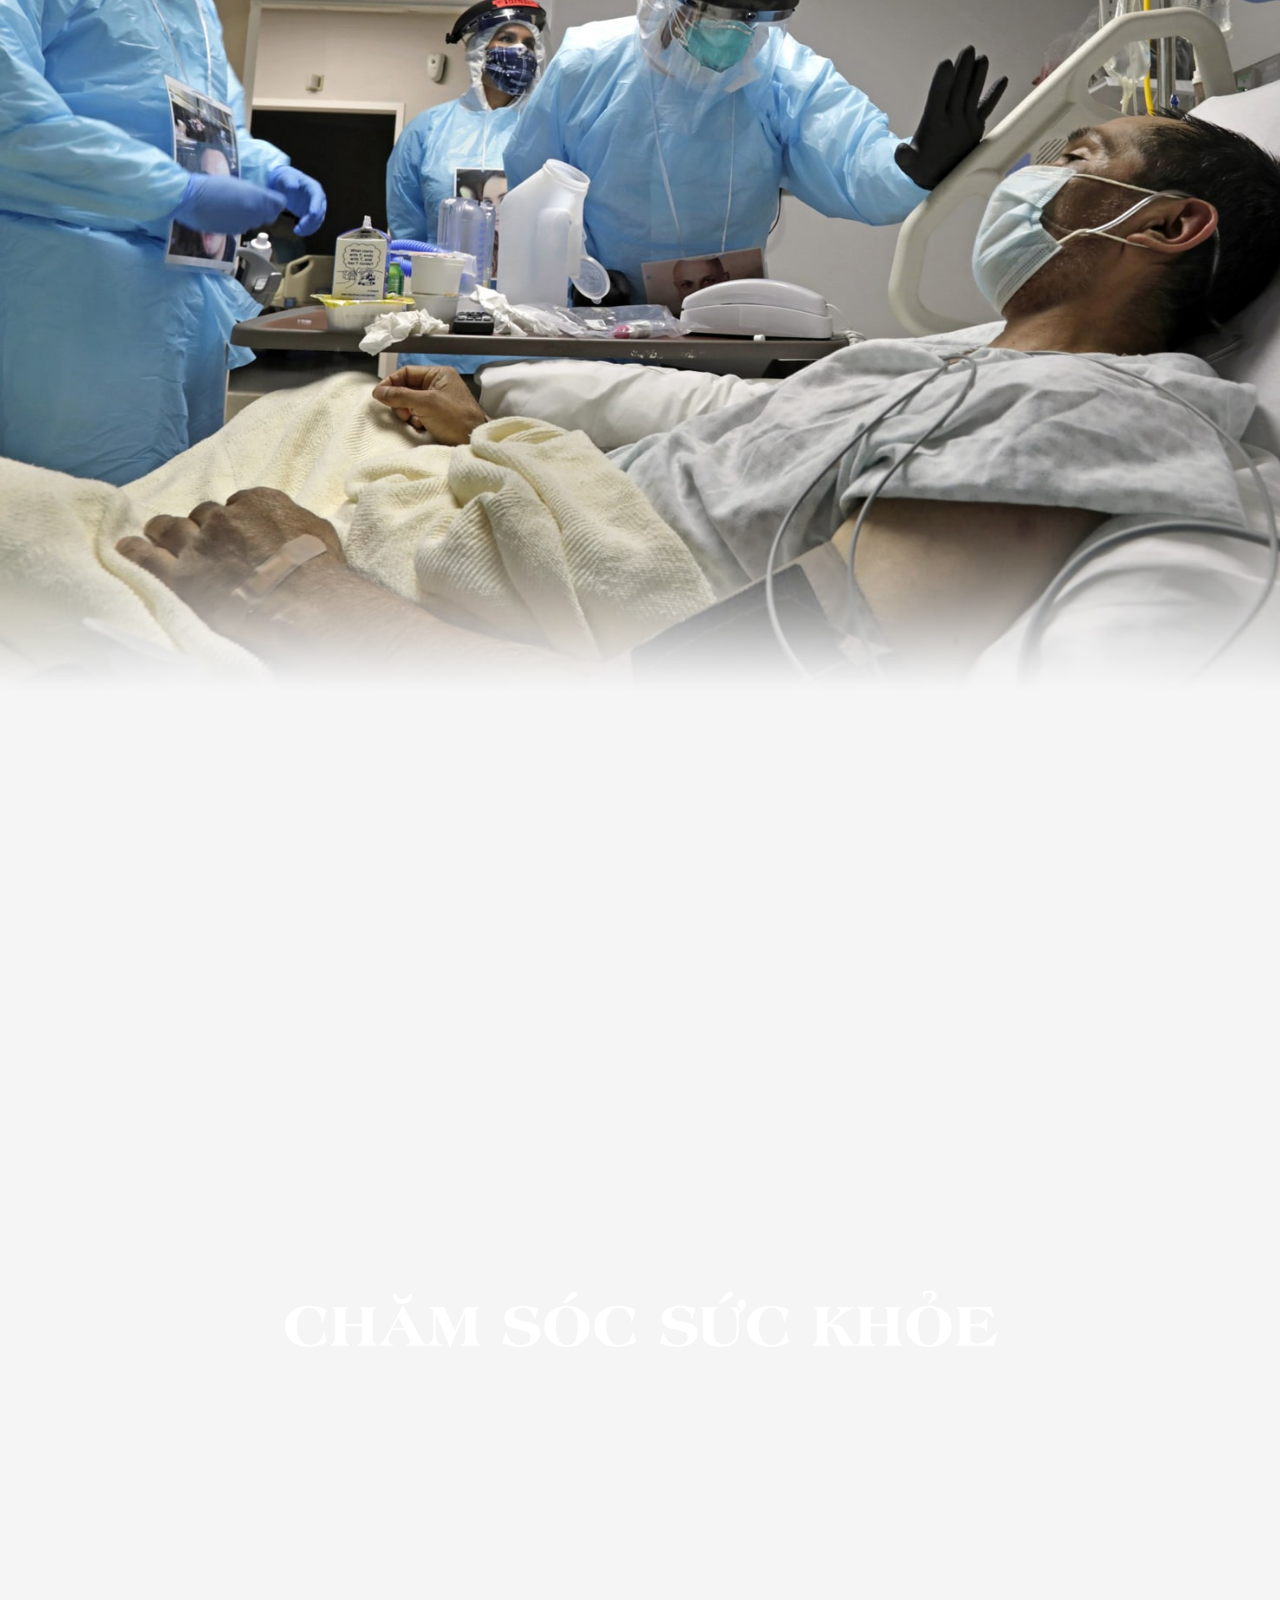
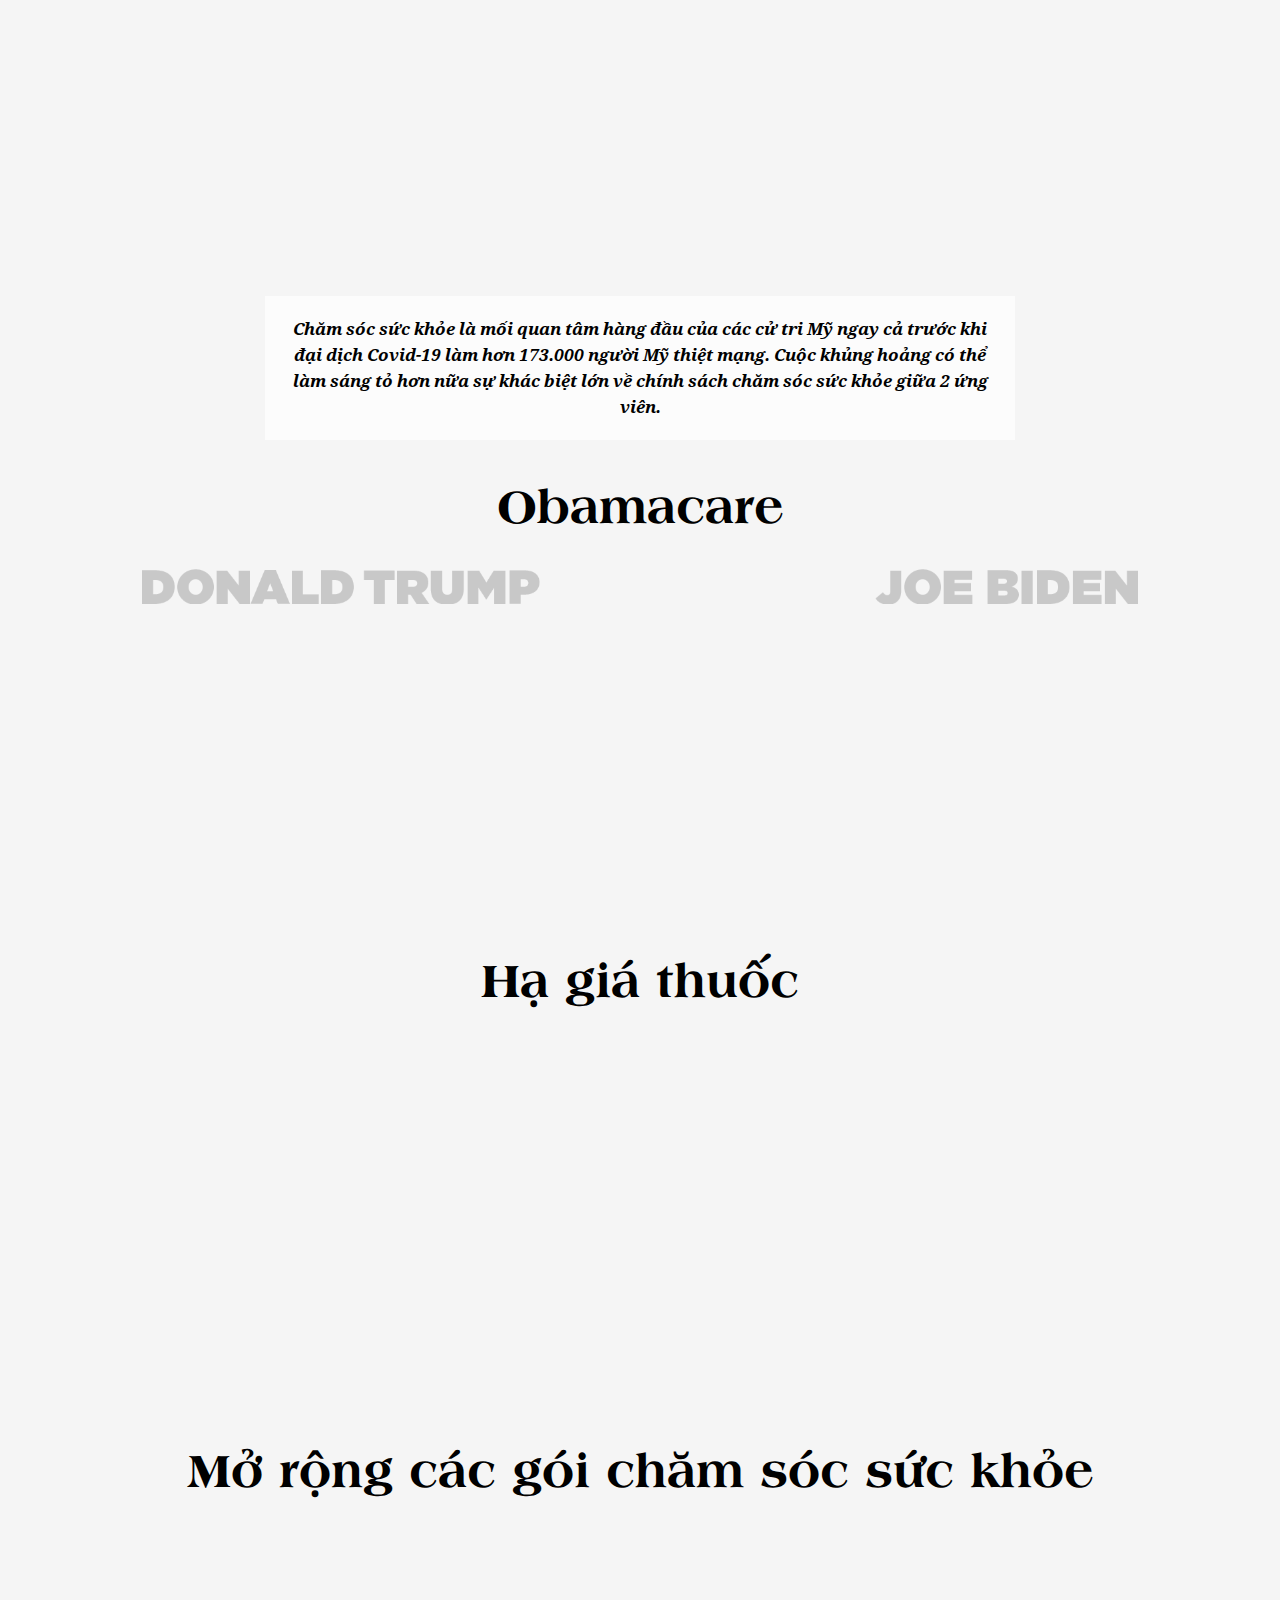
==== commit f9268a57: "init" ====
--- a/web/index.html
+++ b/web/index.html
@@ -36,10 +36,20 @@
             $(window).scroll(function() {
                 var scrollTop = $(window).scrollTop();
 
-                if(scrollTop > 150) {
-                    $('.emag-bg').addClass('fixed');
+                if(scrollTop > 0) {
+                    $('.emag-cover-wrapper').addClass('fixed');
                 } else {
-                    $('.emag-bg').removeClass('fixed');
+                    $('.emag-cover-wrapper').removeClass('fixed');
+                }
+
+                if (scrollTop >= $('.emag-desc').offset().top) {
+                    $('.emag-cover').addClass('opacity');
+                    $('.emag-desc').addClass('opacity');
+                    $('.emag-section.first').addClass('opacity');
+                } else {
+                    $('.emag-cover').removeClass('opacity');
+                    $('.emag-desc').removeClass('opacity');
+                    $('.emag-section.first').removeClass('opacity');
                 }
                 
                 $('.emag-cover-title').css({
@@ -73,9 +83,11 @@
 <body>
     <div class="emag-wrapper">
         <div class="emag-cover">
-            <img src="images/cover.jpg" alt="">
-            <img src="images/title.png" alt="" class="emag-cover-title">
-            <img src="images/bg.png" alt="" class="emag-bg">
+            <div class="emag-cover-wrapper">
+                <img src="images/cover.jpg" alt="">
+                <img src="images/title.png" alt="" class="emag-cover-title">
+                <img src="images/bg.png" alt="" class="emag-bg">
+            </div>
         </div>
 
         <div class="emag-desc">
@@ -86,7 +98,7 @@
             </div>
         </div>
 
-        <div class="emag-section">
+        <div class="emag-section first">
             <div class="emag-sec-cover">
                 <img src="images/cover-1.jpg" alt="">
 
--- a/web/css/styles.css
+++ b/web/css/styles.css
@@ -17,8 +17,21 @@
 }
 .emag-cover {
     width: 100%;
+    height: 200vh;
+    max-height: 200vh;
+    background-color: #000;
+    transition: all 1.4s;
+}
+.emag-cover.opacity {
+    opacity: 0;
+}
+.emag-cover-wrapper {
+    width: 100%;
     height: 100vh;
-    max-height: 100vh;
+}
+.emag-cover-wrapper.fixed {
+    position: fixed;
+    top: 0;
 }
 .emag-cover img {
     width: 100%;
@@ -35,13 +48,14 @@
     z-index: 0;
     transform: translate(0, 50vh);
     transition: all 0.6s;
+    z-index: 1;
 }
 .emag-bg {
-    position: fixed;
+    position: absolute;
     bottom: 0;
     left: 0;
     object-position: top!important;
-    z-index: 1;
+    /* z-index: 1; */
     opacity: 1;
     transition: all 0.3s;
 }
@@ -49,11 +63,18 @@
     opacity: .5;
 }
 .emag-desc {
+    height: 100vh;
     padding: 60px 0;
-    background-color: #000;
+    /* background-color: #000; */
     color: #f5f5f5;
     position: relative;
     z-index: 0;
+    mix-blend-mode: exclusion;
+    opacity: 1;
+    transition: all 1s;
+}
+.emag-desc.opacity {
+    opacity: .3;
 }
 .emag-desc p {
     font-family: 'NotoSerif', serif;
@@ -73,6 +94,14 @@
     z-index: 1;
     position: relative;
 }
+.emag-section.first {
+    margin-top: -50vh;
+    opacity: 0;
+    transition: all 1s;
+}
+.emag-section.first.opacity {
+    opacity: 1;
+}
 .emag-sec-cover {
     position: relative;
     overflow: hidden;
@@ -163,4 +192,11 @@
     display: block;
     margin: 0 auto;
     width: 78.125%;
+}
+@media screen and (max-width: 1280px) and (max-height: 1024px) {
+    .emag-sec-cover > img {
+        height: 100vh;
+        width: auto;
+        max-width: none;
+    }
 }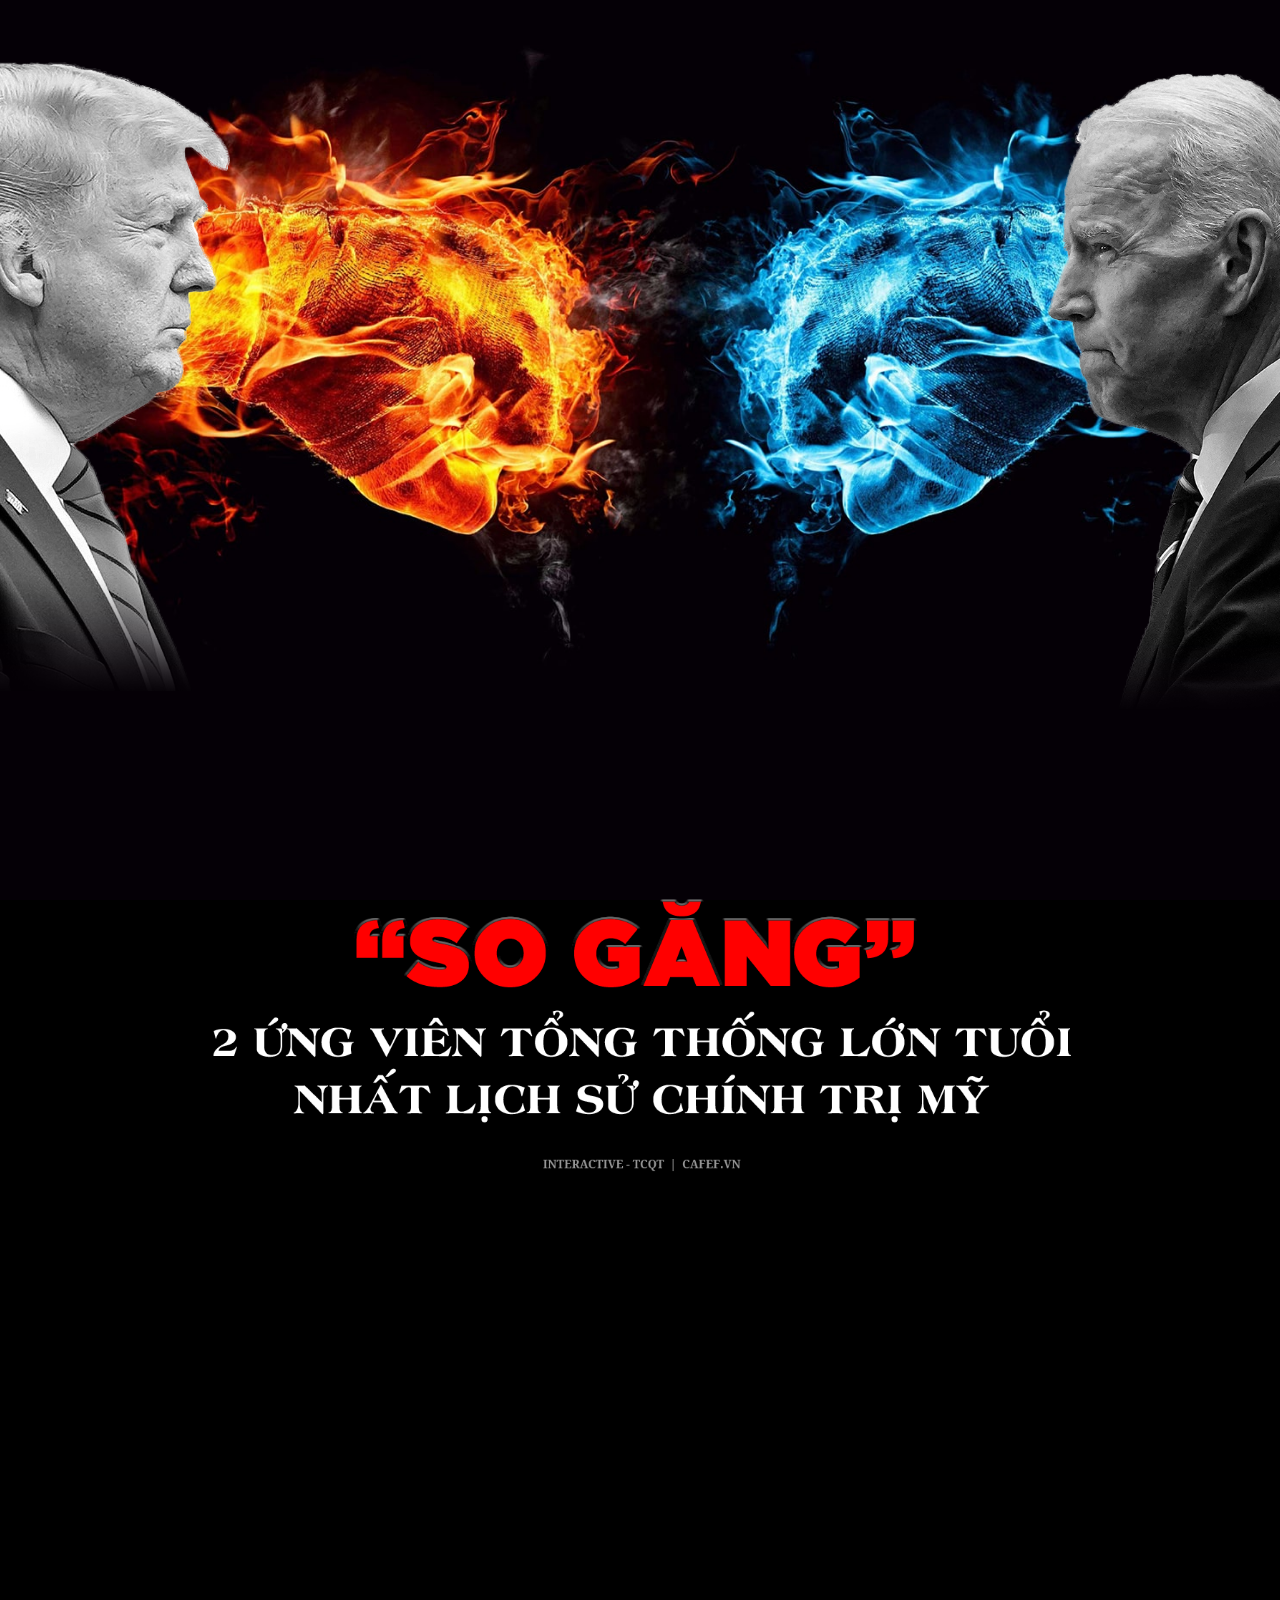
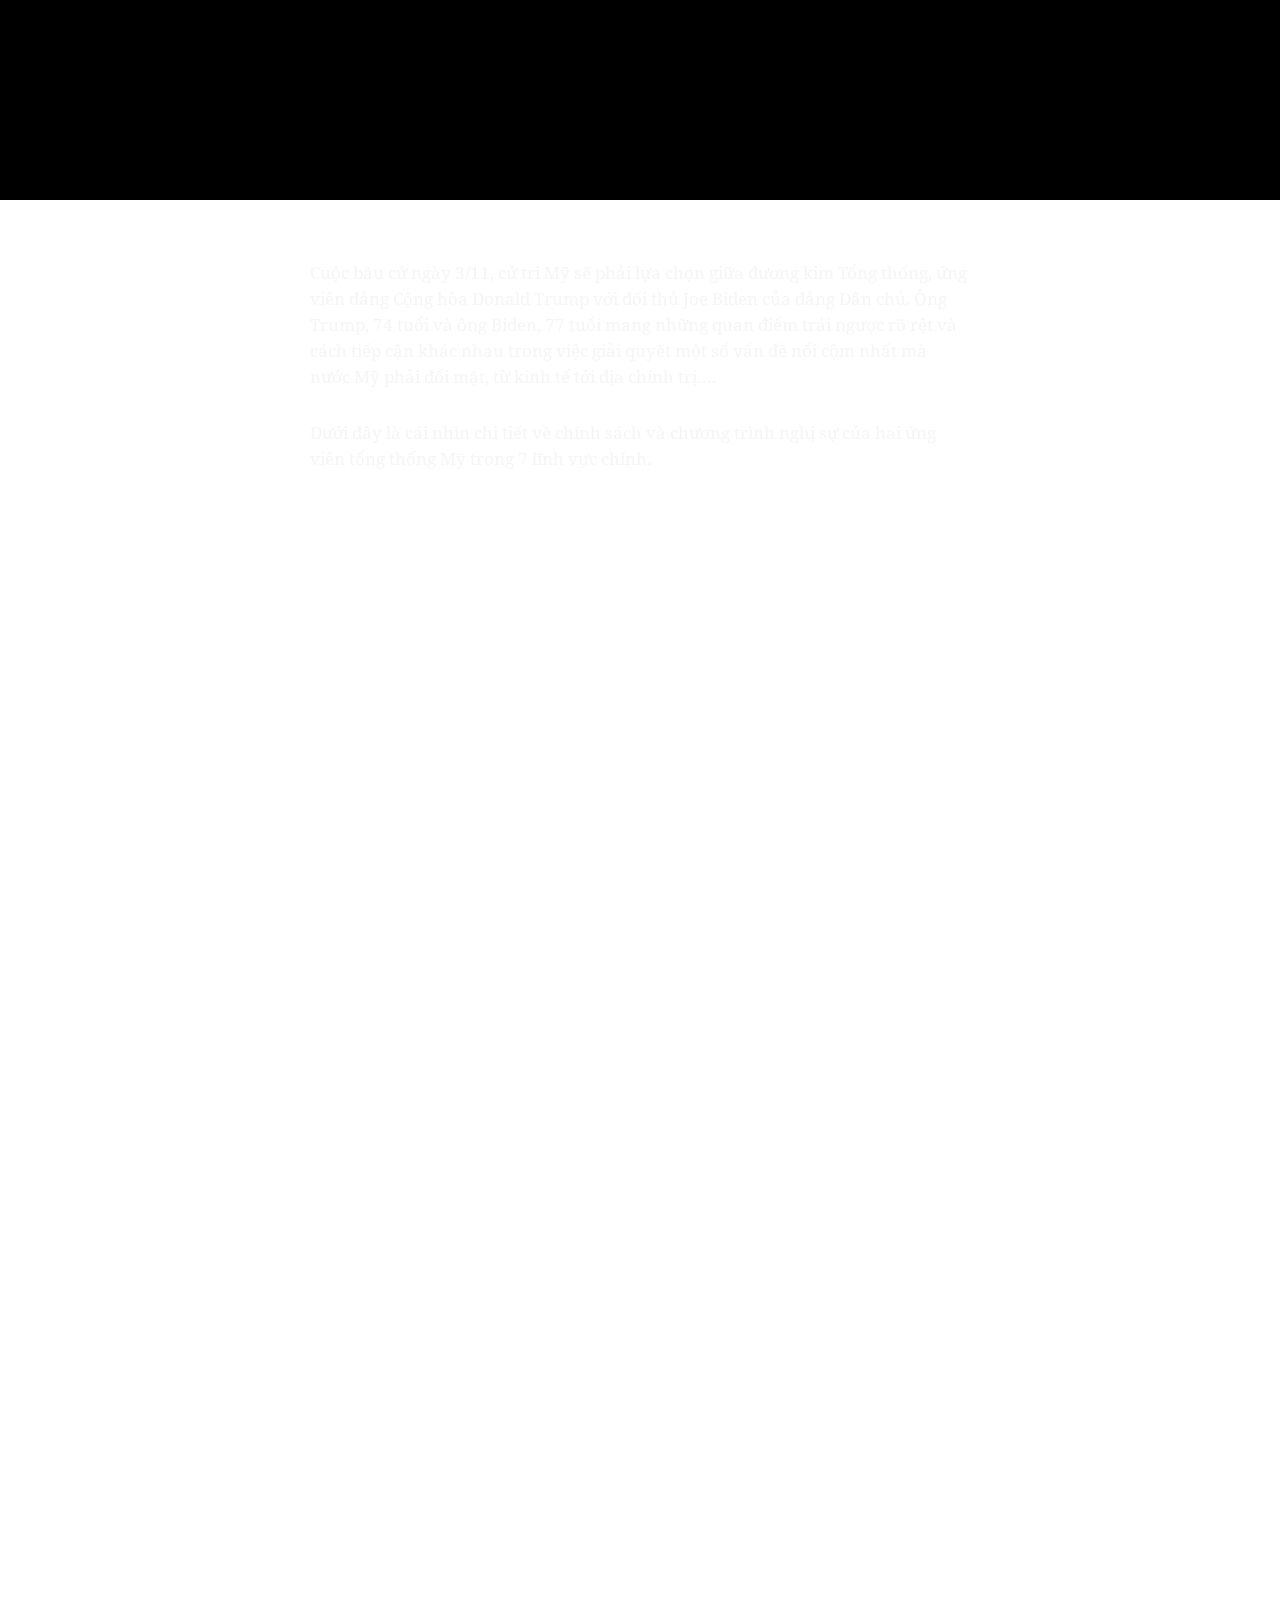
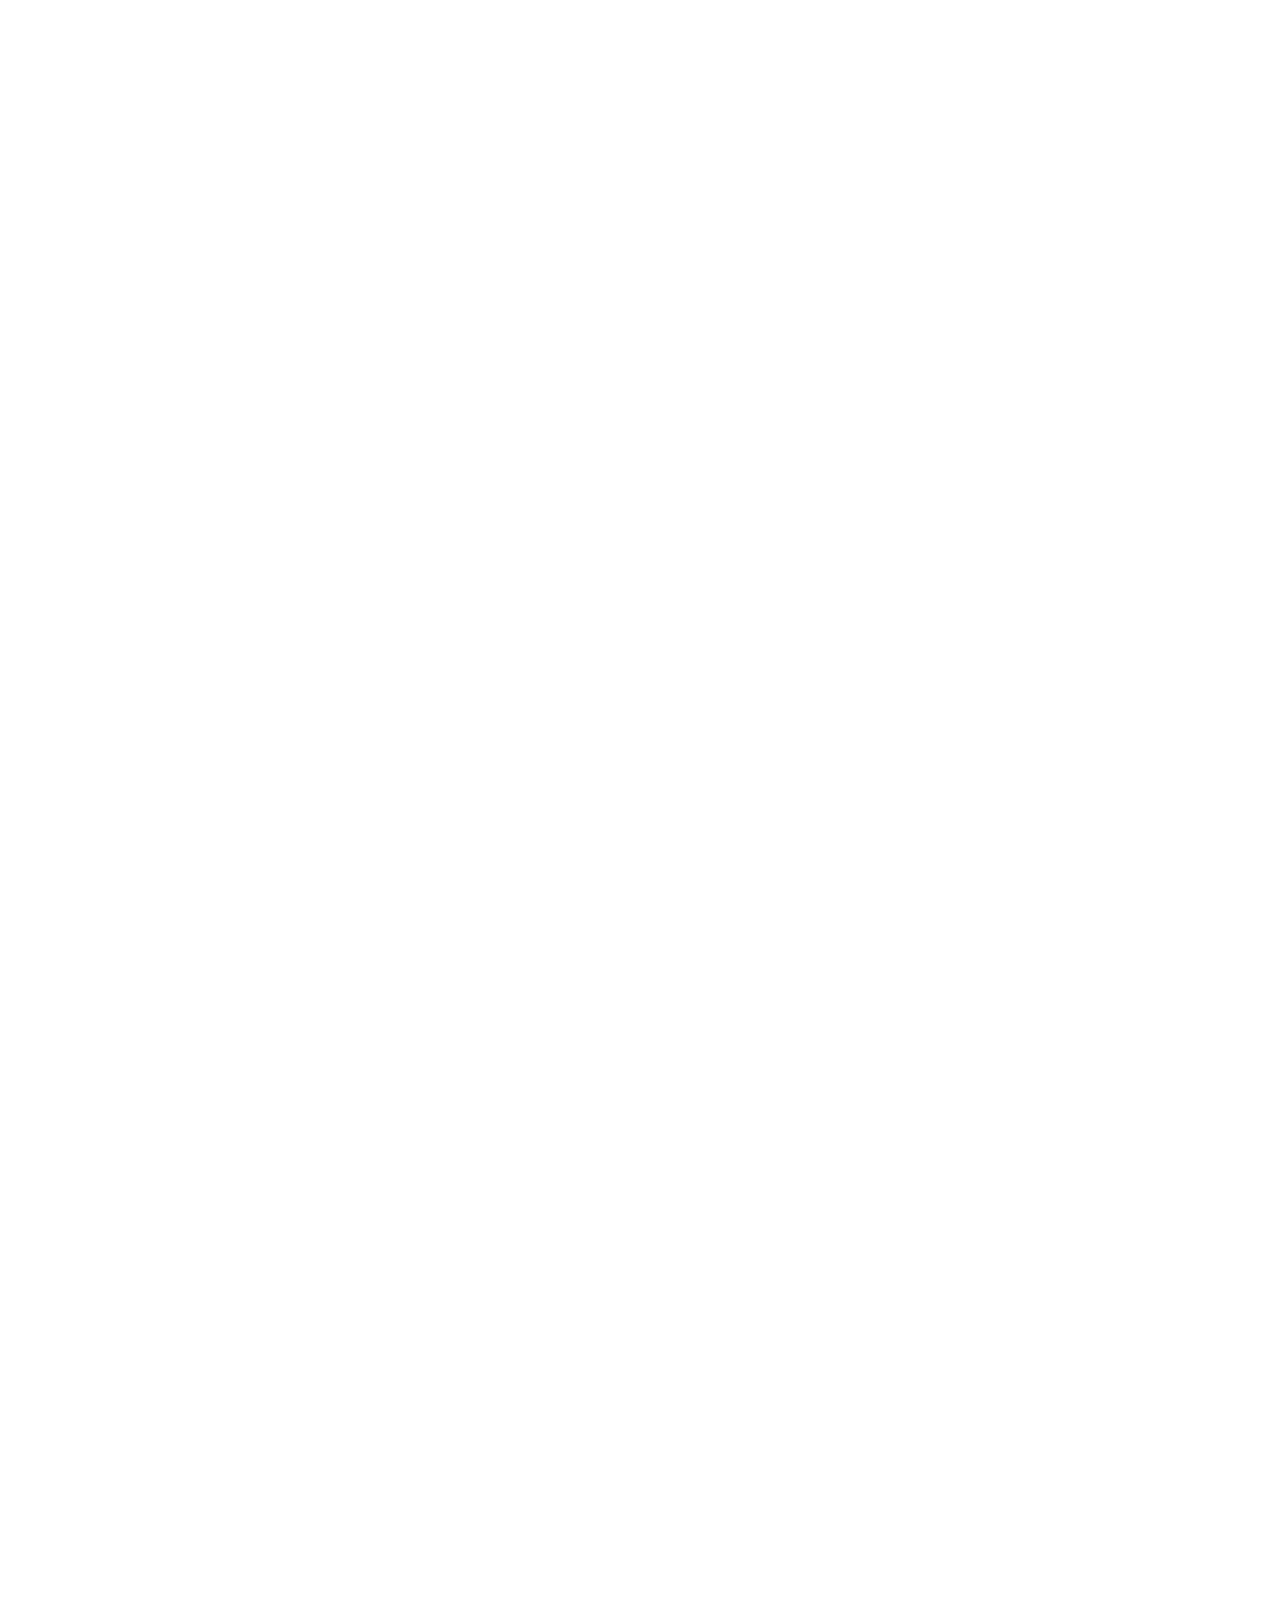
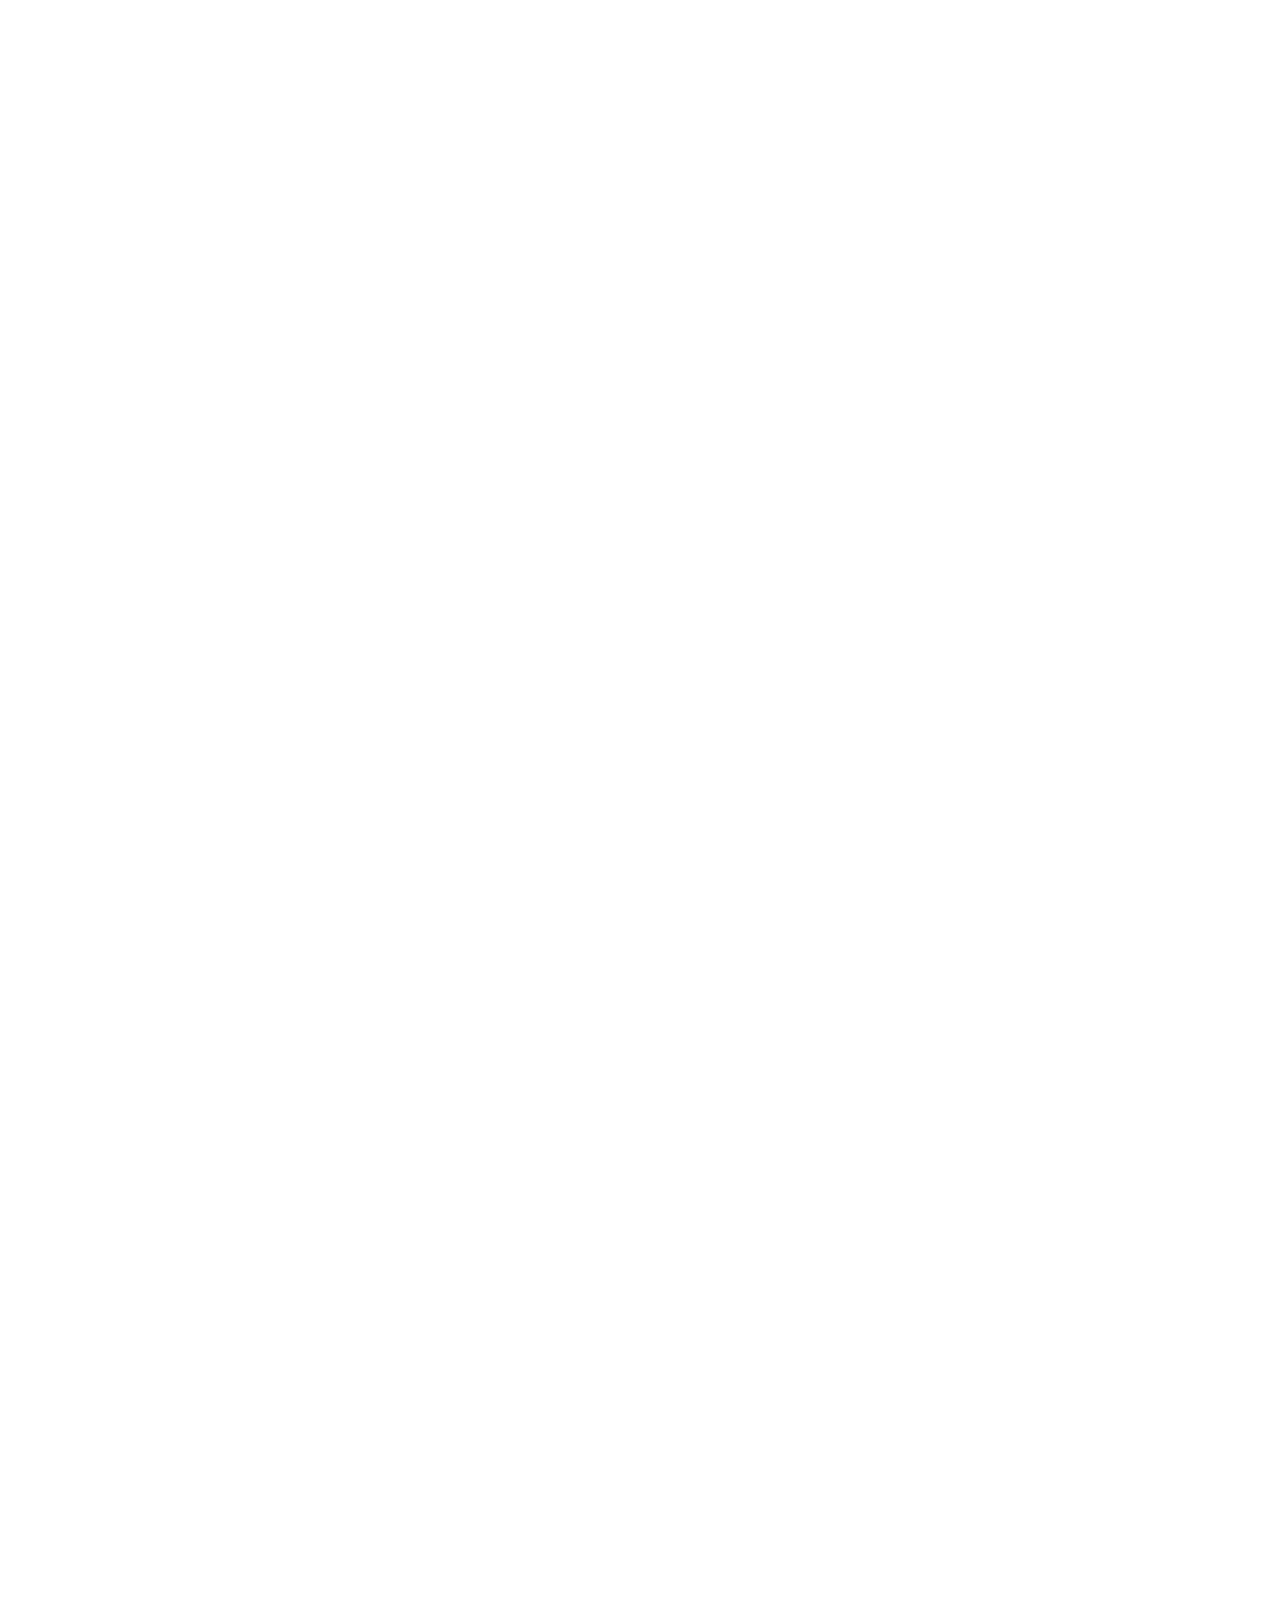
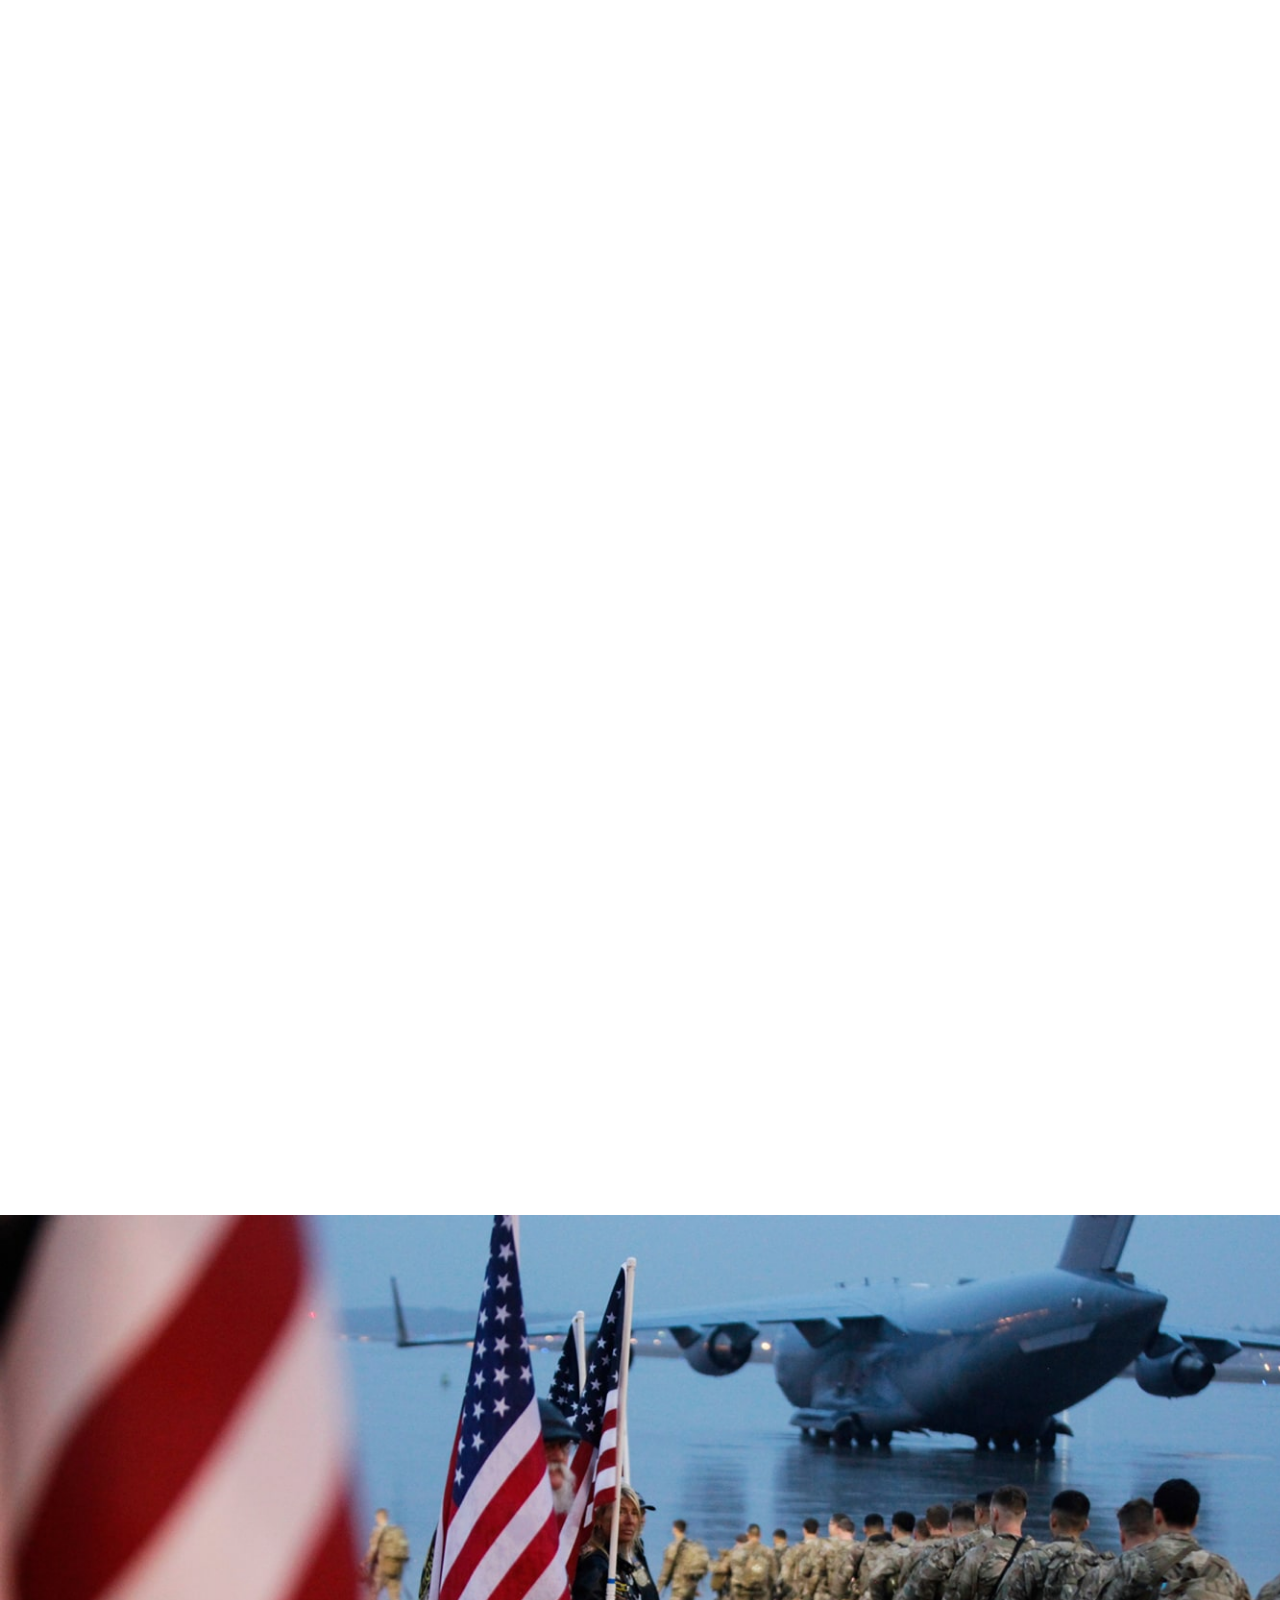
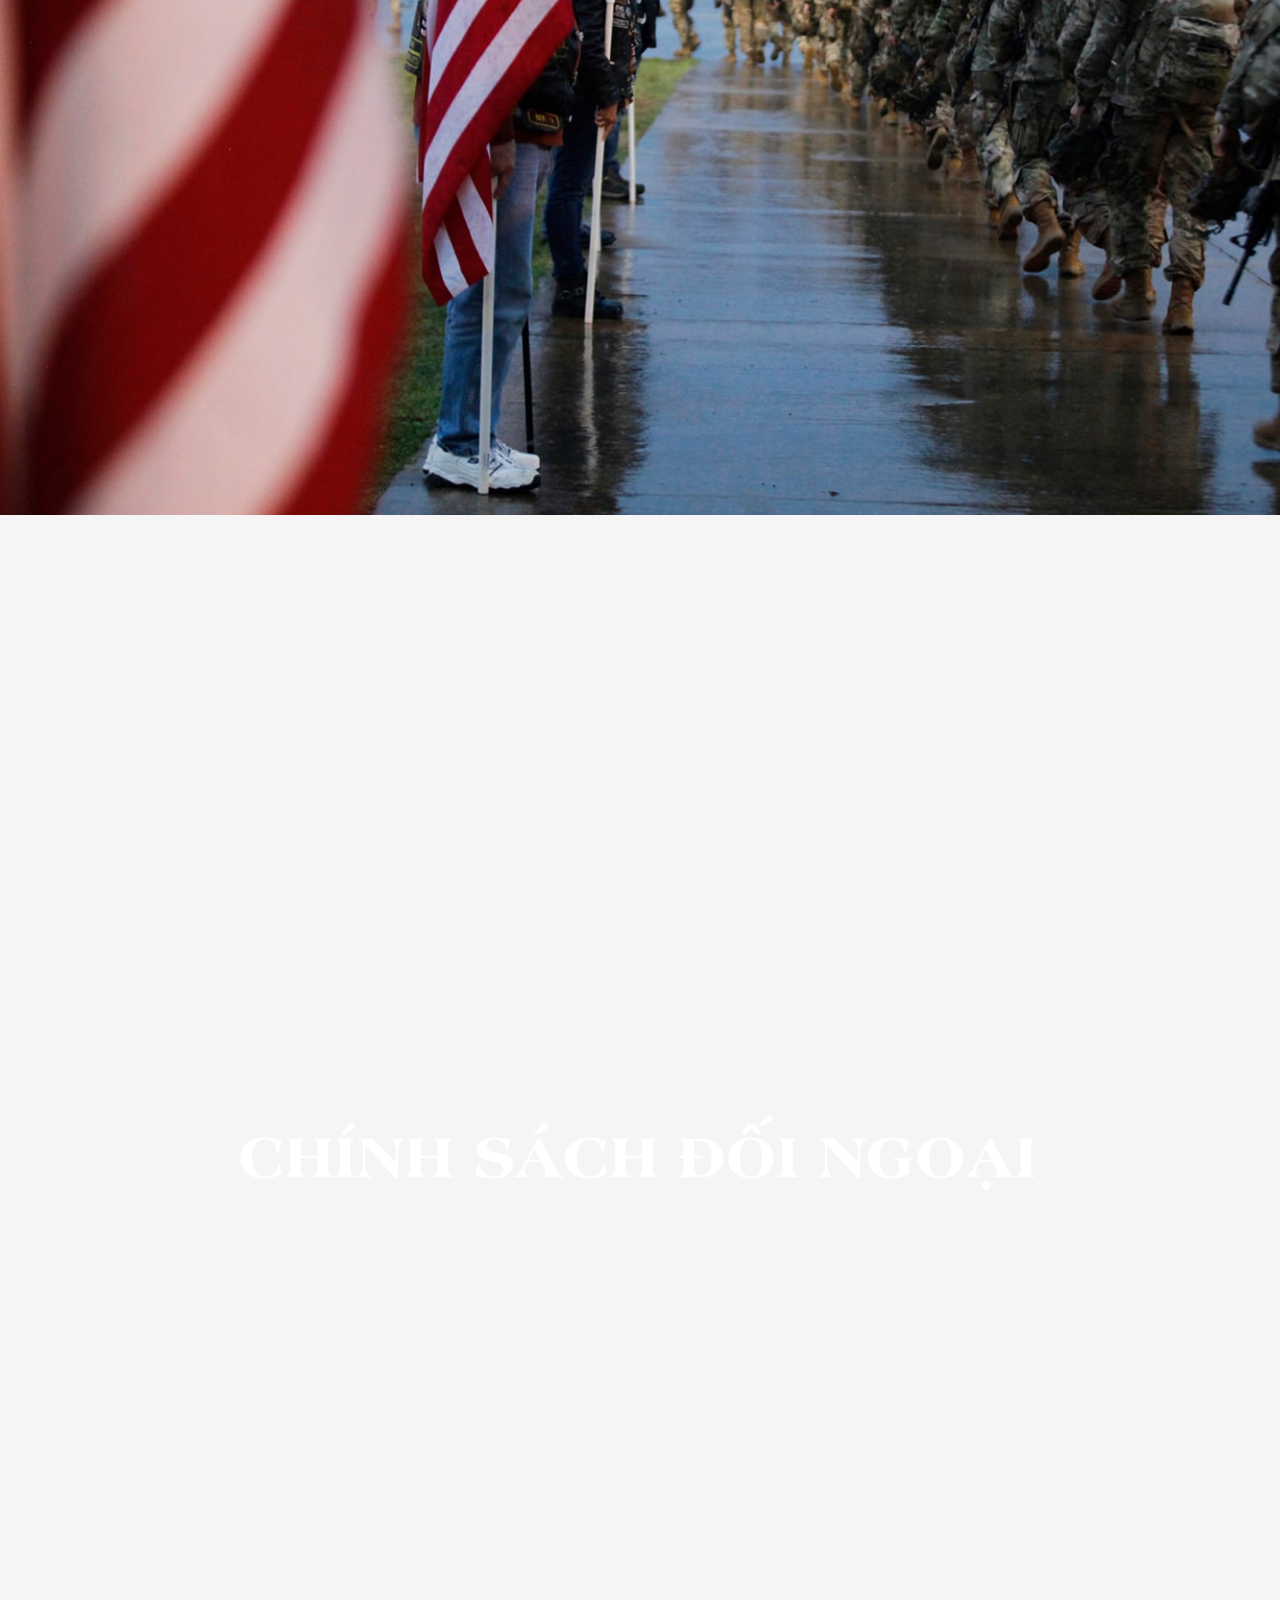
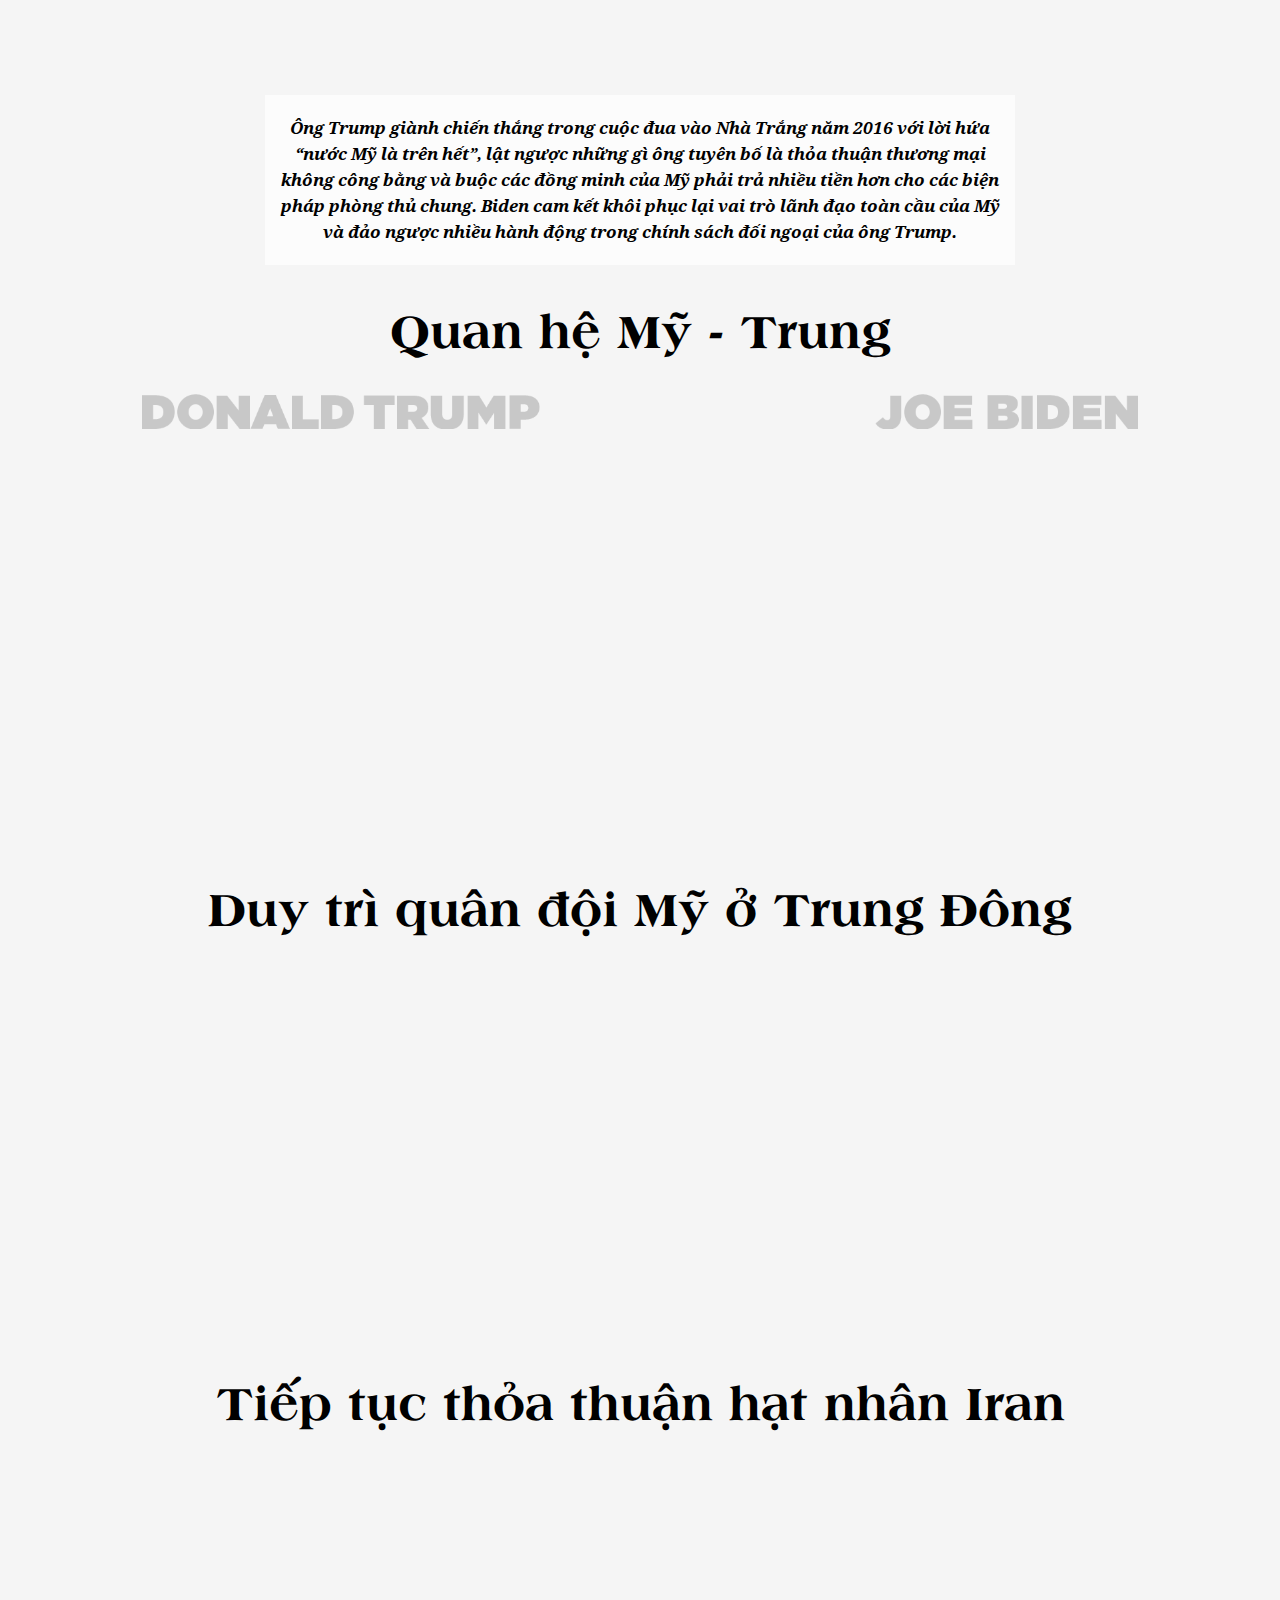
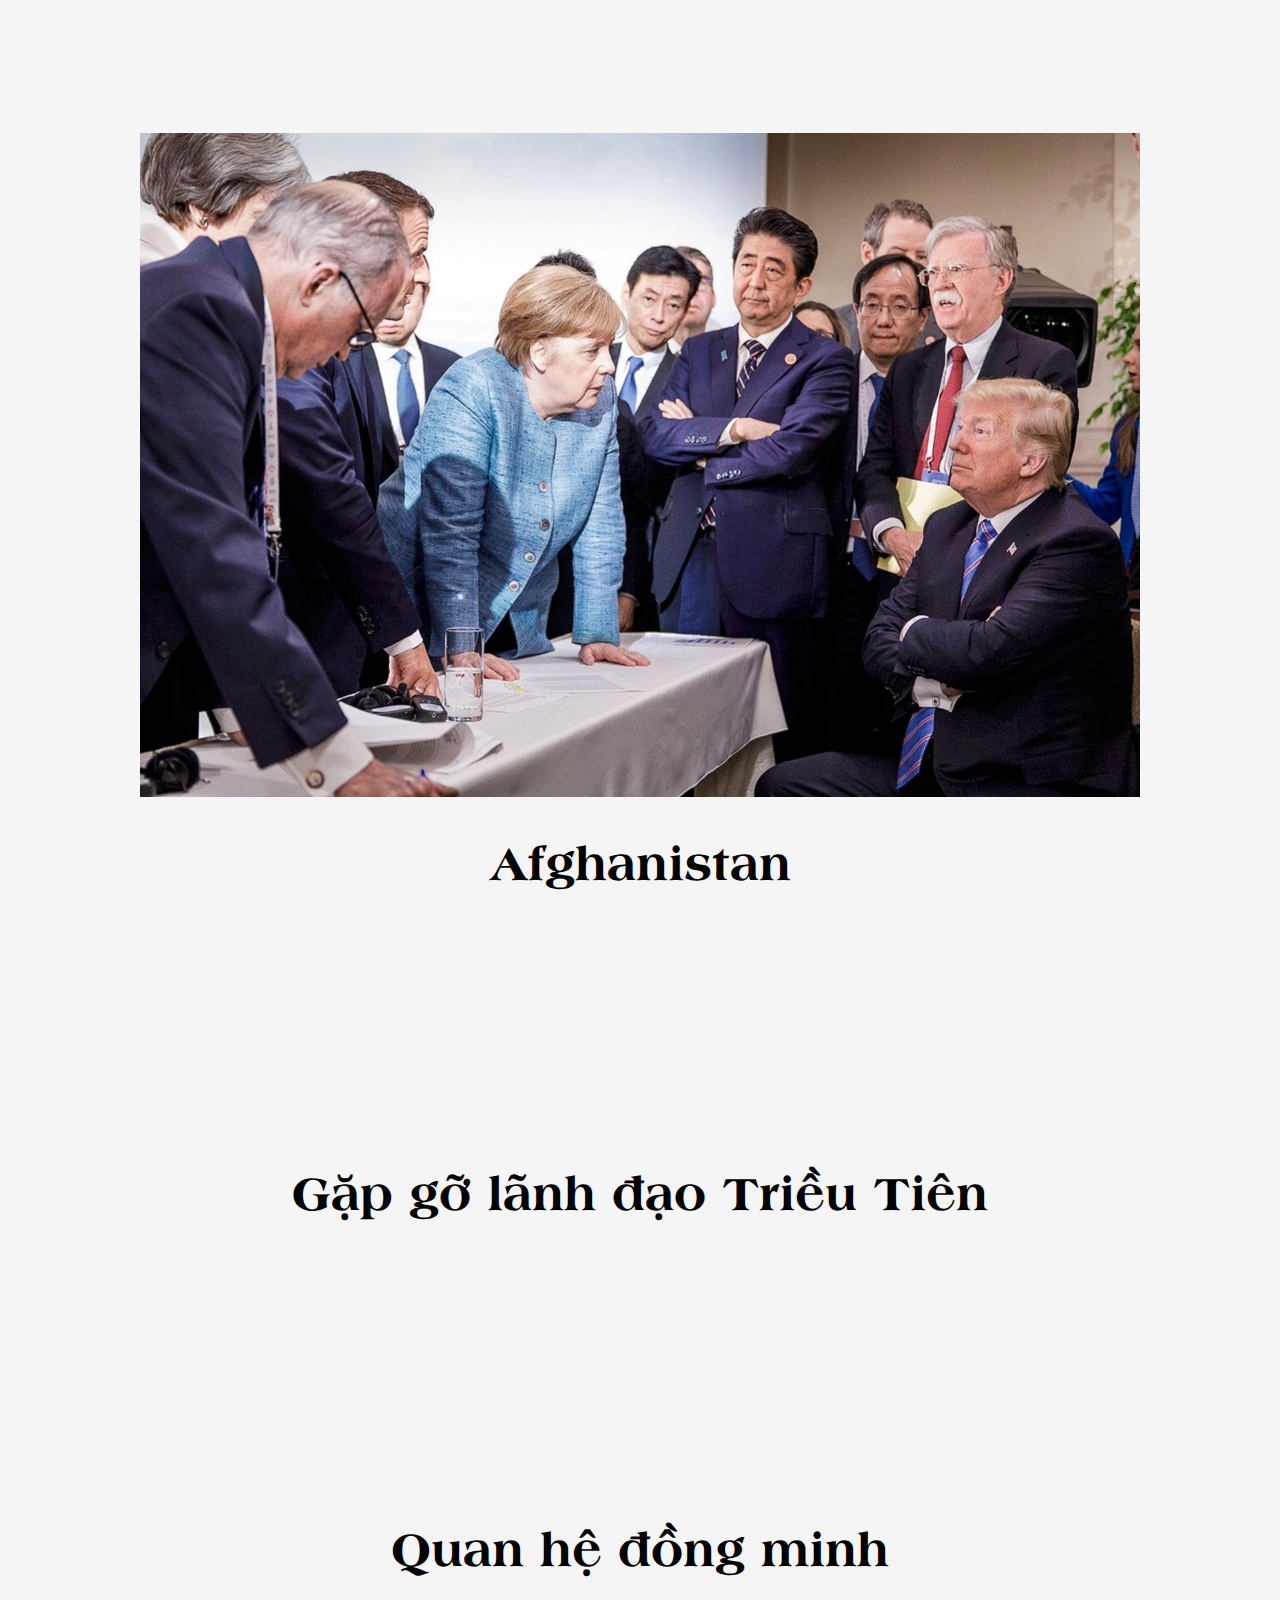
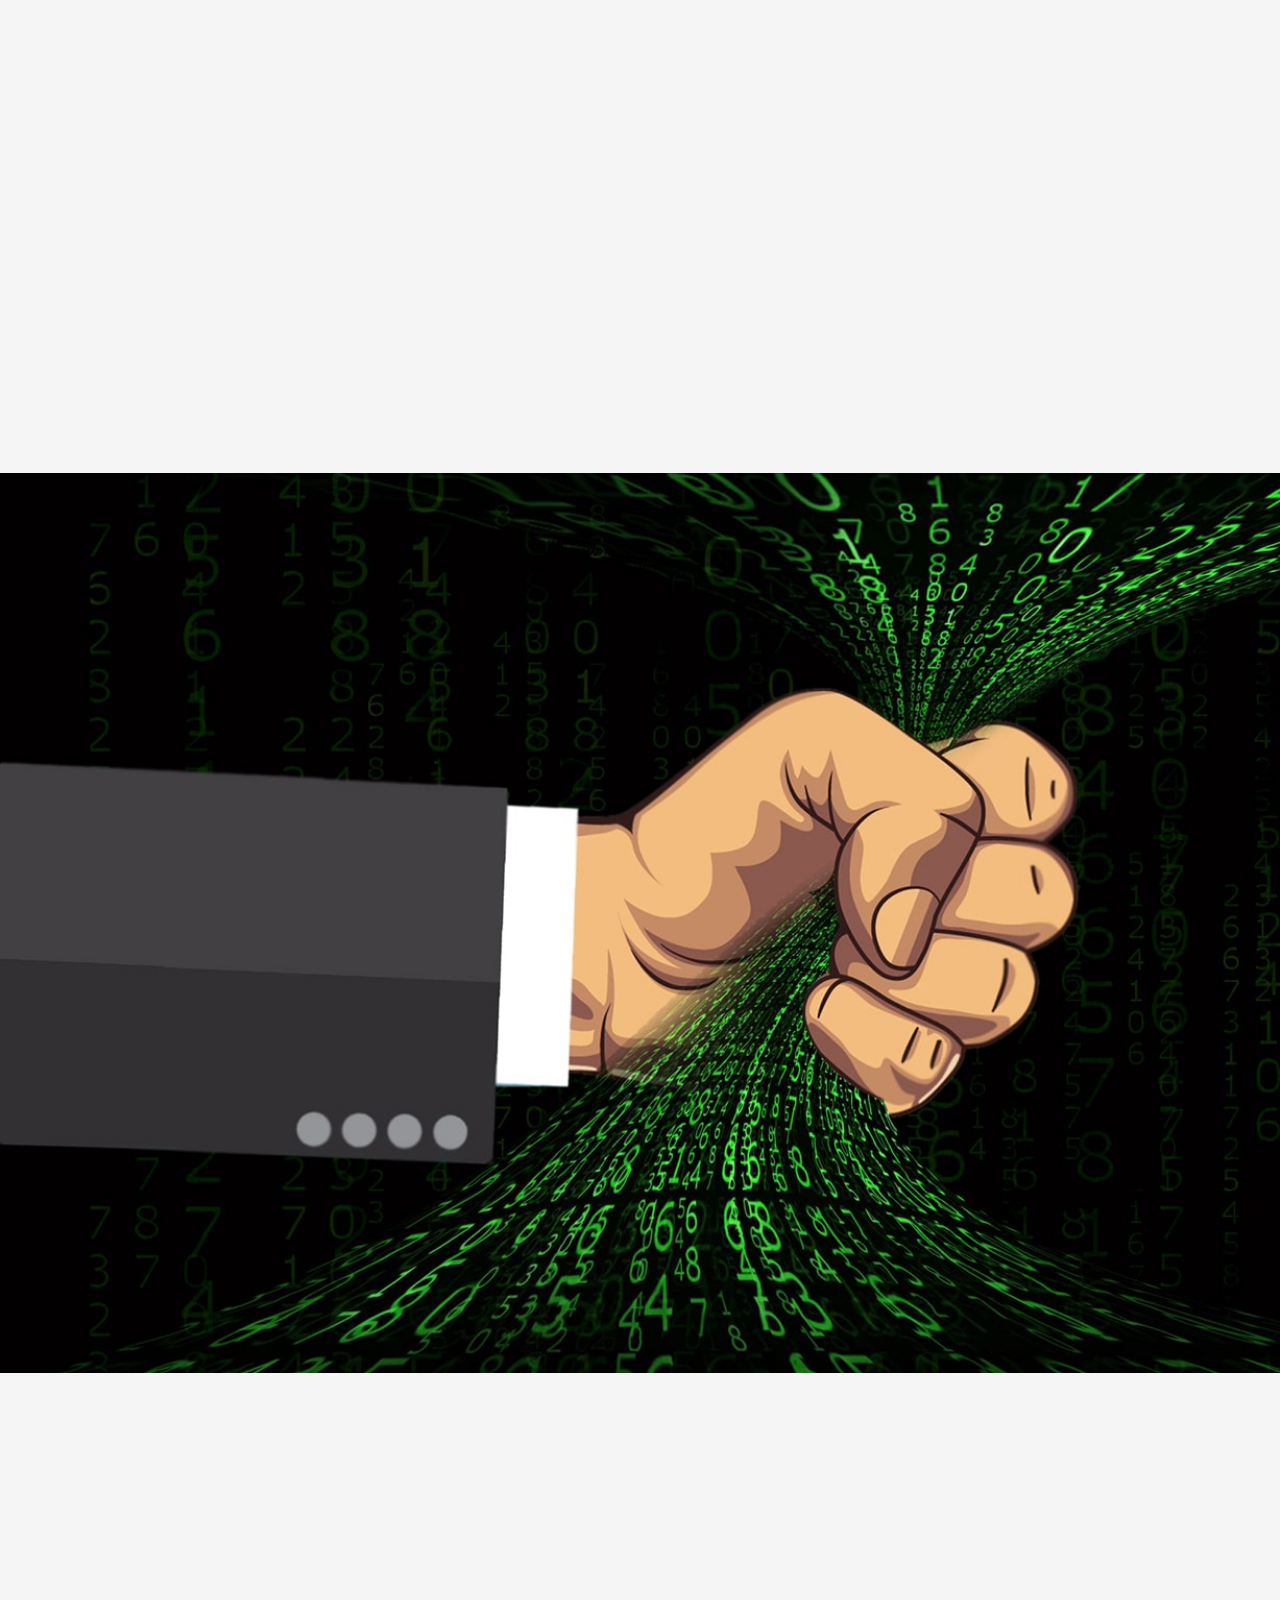
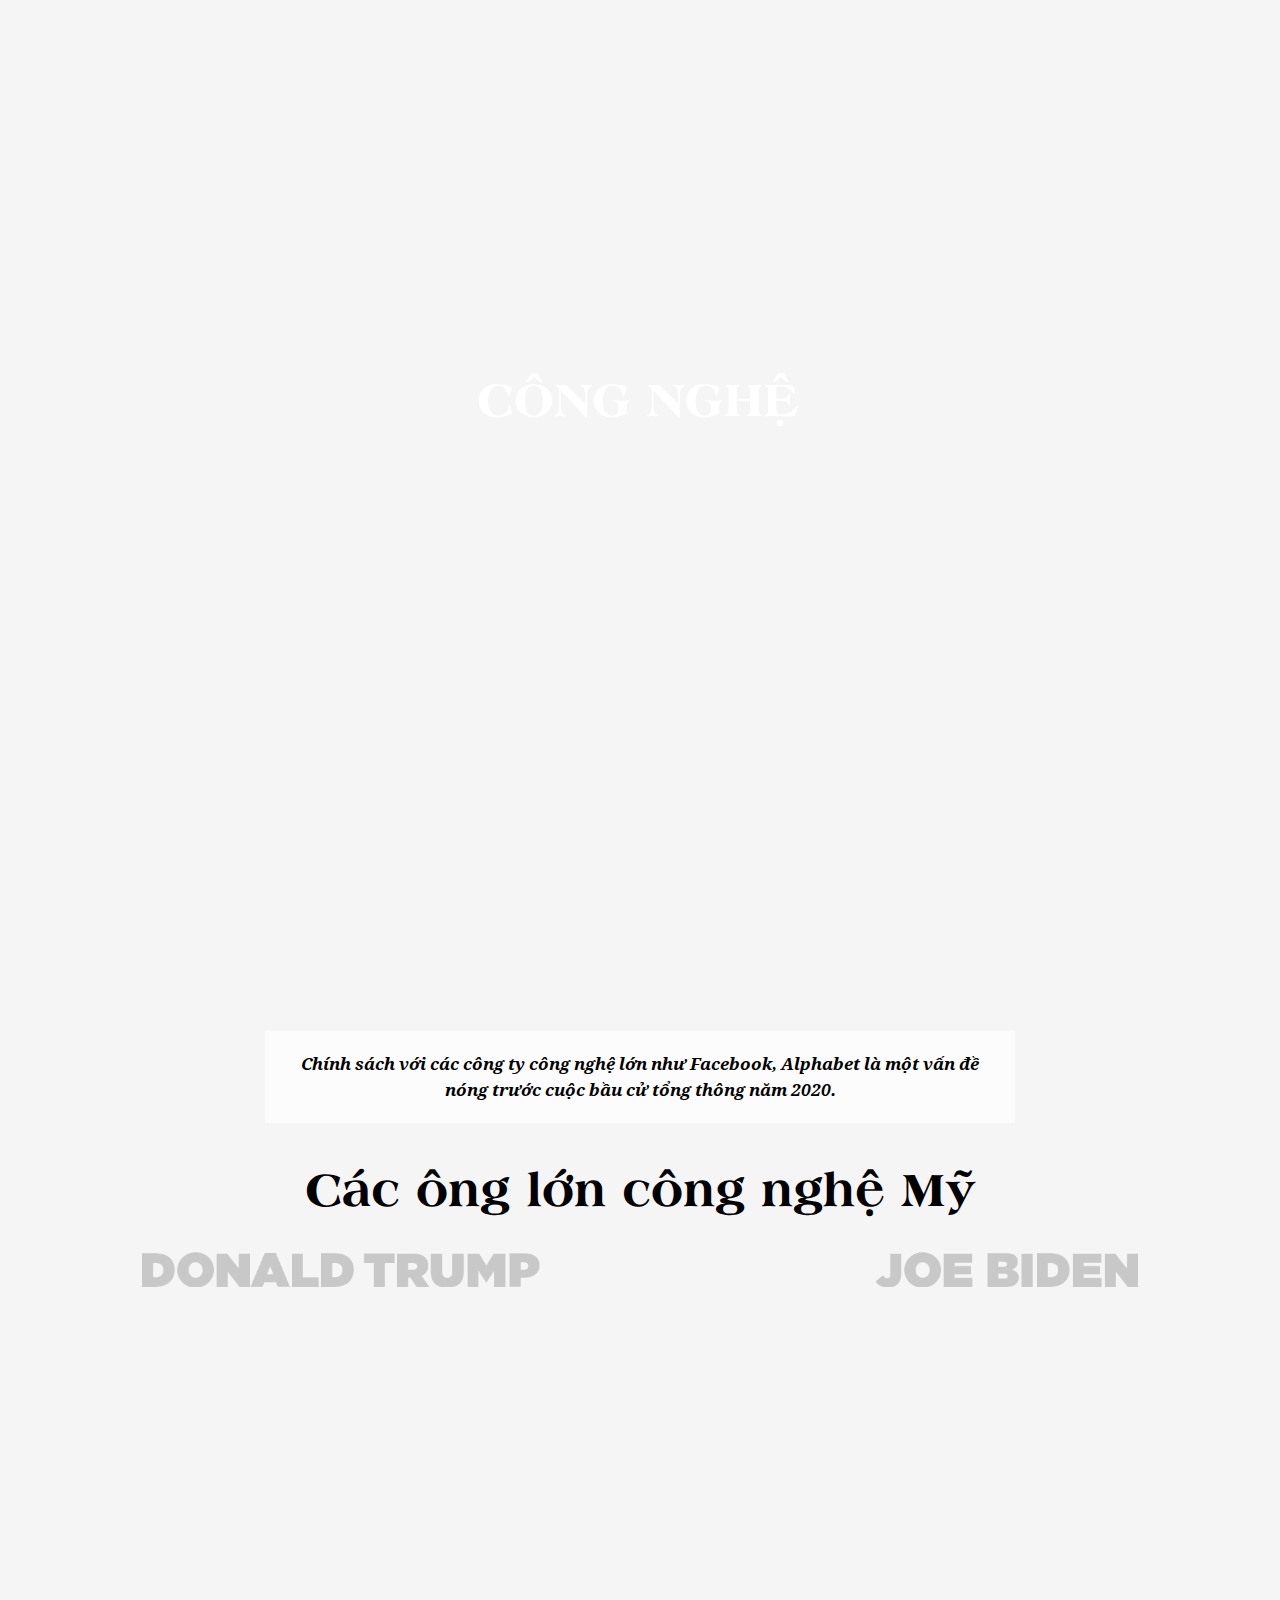
==== commit 7d4a1b8c: "init" ====
--- a/web/index.html
+++ b/web/index.html
@@ -240,6 +240,278 @@
 
         <div class="emag-section">
             <div class="emag-sec-cover">
+                <img src="images/cover-6.jpg" alt="">
+
+                <div class="emag-sec-cover-desc">
+                    <img src="images/title-6.png" alt="" class="emag-sec-cover-title">
+
+                    <div class="emag-sec-sapo">
+                        <div class="w720">
+                            Ông Trump giành chiến thắng trong cuộc đua vào Nhà Trắng năm 2016 với lời hứa “nước Mỹ là trên hết”, lật ngược những gì ông tuyên bố là thỏa thuận thương mại không công bằng và buộc các đồng minh của Mỹ phải trả nhiều tiền hơn cho các biện pháp phòng thủ chung. Biden cam kết khôi phục lại vai trò lãnh đạo toàn cầu của Mỹ và đảo ngược nhiều hành động trong chính sách đối ngoại của ông Trump.
+                        </div>
+                    </div>
+                </div>
+            </div>
+
+            <div class="emag-sec-main">
+                <div class="emag-sec-title">Quan hệ Mỹ - Trung</div>
+
+                <img src="images/caption.png" alt="" class="emag-cation">
+
+                <div class="emag-sec-row">
+                    <div class="emag-sec-column wow fadeInLeft" data-wow-duration="0.6s" data-wow-delay="0.2s">
+                        <div class="emag-sub">Áp lực toàn cầu lên Trung Quốc</div>
+
+                        <div class="emag-content">
+                            <p>Ông Biden gọi cách ông Trump xử lý đại dịch Covid-19 ở Mỹ là một sai lầm lịch sử. Ngoài ra, ông Biden cũng cho rằng Trung Quốc thích một Chính quyền Trump hỗn loạn, xa lánh các đồng minh và từ bỏ vai trò lãnh đạo toàn cầu của Mỹ.</p>
+
+                            <p>Ông Biden tuyên bố sẽ sửa chữa những điều này bằng cách gây áp lực đa phương lên Trung Quốc thông qua các mối quan hệ mới với các đồng minh của Mỹ.</p>
+                        </div>
+                    </div>
+
+                    <div class="emag-sec-column wow fadeInRight" data-wow-duration="0.6s" data-wow-delay="0.2s">
+                        <div class="emag-sub">Cứng rắn với Bắc Kinh</div>
+
+                        <div class="emag-content">
+                            <p>Khơi mào cuộc chiến thương mại với Trung Quốc trước khi đạt thỏa thuận giai đoạn 1 vào tháng Giêng, ông Trump đã đóng cánh cửa đàm phán giai đoạn 2 vì “không hài lòng với cách Bắc Kinh xử lý đại dịch”.</p>
+
+                            <p>Vào tháng 7, ông Trump đã ban hành một lệnh hành pháp, chấm dứt đối xử thương mại đặc biệt với Đặc khu hành chính Hồng Kông sau khi Bắc Kinh áp đặt luật An ninh Quốc gia đối với thuộc địa cũ của Anh. Ông Trump cũng đột ngột yêu cầu Trung Quốc đóng cửa Tổng lãnh sự quán ở Houston vì cáo buộc làm gián điệp.</p>
+                        </div>
+                    </div>
+                </div>
+
+                <div class="emag-sec-title">Duy trì quân đội Mỹ ở Trung Đông</div>
+
+                <div class="emag-sec-row">
+                    <div class="emag-sec-column wow fadeInLeft" data-wow-duration="0.6s" data-wow-delay="0.2s">
+                        <div class="emag-sub">Có nhưng thu hẹp dần</div>
+
+                        <div class="emag-content">
+                            <p>Đề xuất giảm sự hiện diện của quân đội Mỹ trong khu vực.</p>
+
+                            <p>Vào tháng 1, sau khi lực lượng ủy nhiệm của Iran và quân đội Mỹ đụng độ ở Iraq, ông Trump đã ra lệnh tấn công sát hại chỉ huy quyền lực Qassem Soleimani của Iran. Ông Biden nói rằng cuộc tấn công đưa Mỹ và Iran vào nguy cơ đụng độ.</p>
+
+                            <p>Ông Biden cũng muốn chấm dứt sự ủng hộ của Mỹ với cuộc chiến mà Ả rập Xê út dẫn đầu ở Yemen.</p>
+                        </div>
+                    </div>
+
+                    <div class="emag-sec-column wow fadeInRight" data-wow-duration="0.6s" data-wow-delay="0.2s">
+                        <div class="emag-sub">Không nhất quán</div>
+
+                        <div class="emag-content">
+                            <p>Ông Trump đặt câu hỏi về lợi ích của Mỹ khi can thiệp quân sự ở Trung Đông, đặc biệt là cuộc xâm lược Iraq năm 2003.</p>
+
+                            <p>Tuy nhiên, ông Trump đã gửi thêm quân tới khu vực sau khi rút quân, động thái làm gia tăng căng thẳng với Iran. Ông Trump là người ra lệnh không kích sát hại tướng Qassem Soleimani và bị Iran đáp trả bằng tên lửa hành trình.</p>
+                        </div>
+                    </div>
+                </div>
+
+                <div class="emag-sec-title">Tiếp tục thỏa thuận hạt nhân Iran</div>
+
+                <div class="emag-sec-row">
+                    <div class="emag-sec-column wow fadeInLeft" data-wow-duration="0.6s" data-wow-delay="0.2s">
+                        <div class="emag-sub">Có nhưng đi kèm điều kiện</div>
+
+                        <div class="emag-content">
+                            <p>Ông Biden tuyên bố sẽ đối phó với Iran thông qua ngoại giao và tái gia nhập thỏa thuận hạt nhân với nhà nước Cộng hòa Hồi giáo chỉ khi Tehran tuân thủ các hạn chế với chương trình hạt nhân của mình.</p>
+                        </div>
+                    </div>
+
+                    <div class="emag-sec-column wow fadeInRight" data-wow-duration="0.6s" data-wow-delay="0.2s">
+                        <div class="emag-sub">Không</div>
+
+                        <div class="emag-content">
+                            <p>Ông Trump đưa Mỹ khỏi thỏa thuận hạt nhân với Iran, một thành tựu của Chính quyền Obama.</p>
+                        </div>
+                    </div>
+                </div>
+
+                <img src="images/img-6.jpg" alt="" class="emag-sec-img">
+
+                <div class="emag-sec-title">Afghanistan</div>
+
+                <div class="emag-sec-row">
+                    <div class="emag-sec-column wow fadeInLeft" data-wow-duration="0.6s" data-wow-delay="0.2s">
+                        <div class="emag-sub">Đưa quân về nhà</div>
+
+                        <div class="emag-content">
+                            <p>Ông Biden tuyên bố sẽ đưa phần lớn quân đội Mỹ từ Afghanistan về nước và thu hẹp các hoạt động vào chống khủng bố.</p>
+                        </div>
+                    </div>
+
+                    <div class="emag-sec-column wow fadeInRight" data-wow-duration="0.6s" data-wow-delay="0.2s">
+                        <div class="emag-sub">Rút toàn bộ quân</div>
+
+                        <div class="emag-content">
+                            <p>Ông Trump tuyên bố muốn rút toàn bộ quân Mỹ khỏi Afghanistan để chấm dứt cuộc chiến dài nhất của Mỹ. Tuy nhiên, ông Trump chưa ấn định ngày.</p>
+                        </div>
+                    </div>
+                </div>
+
+                <div class="emag-sec-title">Gặp gỡ lãnh đạo Triều Tiên</div>
+
+                <div class="emag-sec-row">
+                    <div class="emag-sec-column wow fadeInLeft" data-wow-duration="0.6s" data-wow-delay="0.2s">
+                        <div class="emag-sub">Không, trừ khi các điều kiện tiên quyết được đáp ứng</div>
+
+                        <div class="emag-content">
+                            <p>Ông Biden đã cáo buộc ông Trump từ bỏ những đòn bảy của Mỹ với vấn đề Triều Tiên để đổi lại rất ít thành tựu. Ông Biden tuyên bố sẽ không gặp ông Kim Jong Un nếu không có những điều kiện tiên quyết.</p>
+                        </div>
+                    </div>
+
+                    <div class="emag-sec-column wow fadeInRight" data-wow-duration="0.6s" data-wow-delay="0.2s">
+                        <div class="emag-sub">Có</div>
+
+                        <div class="emag-content">
+                            <p>Ông Trump đã gặp nhà lãnh đạo Triều Tiên Kim Jong Un 3 lần vào năm 2018 và 2019 nhưng những nỗ lực để Triều Tiên từ bỏ vũ khí hạt nhân của Chính quyền Trump vẫn đang bị đình trệ.</p>
+                        </div>
+                    </div>
+                </div>
+
+                <div class="emag-sec-title">Quan hệ đồng minh</div>
+
+                <div class="emag-sec-row">
+                    <div class="emag-sec-column wow fadeInLeft" data-wow-duration="0.6s" data-wow-delay="0.2s">
+                        <div class="emag-sub">Nhiệt tình vun đắp</div>
+
+                        <div class="emag-content">
+                            <p>Ông Biden tuyên bố những đồng minh như NATO sẽ giúp Mỹ gỡ gạc lại những sự hủy hoại của ông Trump với vai trò lãnh đạo toàn cầu cũng như uy tín của nước Mỹ.</p>
+
+                            <p>Ông Biden cũng cảnh báo Nga, Trung Quốc và những nước đang cố can thiệp bầu cử Tổng thống Mỹ phải đối mặt với những hậu quả nghiêm trọng nếu ông được bầu.</p>
+                        </div>
+                    </div>
+
+                    <div class="emag-sec-column wow fadeInRight" data-wow-duration="0.6s" data-wow-delay="0.2s">
+                        <div class="emag-sub">Thờ ơ lạnh nhạt</div>
+
+                        <div class="emag-content">
+                            <p>Ông Trump đã khiến NATO và các đồng minh khác của mình tức giận. Ông Trump cũng từ chối những chỉ trích nhằm vào Tổng thống Nga Vladimir Putin ngay cả khi các quan chức tình báo Mỹ kết luận Nga can thiệp vào cuộc bầu cử Tổng thống Mỹ năm 2016.</p>
+
+                            <p>Vào tháng 6, ông Trump tuyên bố sẽ giảm số lượng quân Mỹ ở Đức xuống 9.500 người. Các trợ lý chiến dịch của ông Biden tuyên bố ông sẽ xem xét lại vấn đề này khi đắc cử.</p>
+                        </div>
+                    </div>
+                </div>
+            </div>
+        </div>
+
+        <div class="emag-section">
+            <div class="emag-sec-cover">
+                <img src="images/cover-7.jpg" alt="">
+
+                <div class="emag-sec-cover-desc">
+                    <img src="images/title-7.png" alt="" class="emag-sec-cover-title">
+
+                    <div class="emag-sec-sapo">
+                        <div class="w720">
+                            Chính sách với các công ty công nghệ lớn như Facebook, Alphabet là một vấn đề nóng trước cuộc bầu cử tổng thông năm 2020.
+                        </div>
+                    </div>
+                </div>
+            </div>
+
+            <div class="emag-sec-main">
+                <div class="emag-sec-title">Các ông lớn công nghệ Mỹ</div>
+
+                <img src="images/caption.png" alt="" class="emag-cation">
+
+                <div class="emag-sec-row">
+                    <div class="emag-sec-column wow fadeInLeft" data-wow-duration="0.6s" data-wow-delay="0.2s">
+                        <div class="emag-sub">Đưa các gã khổng lồ vào tầm ngắm</div>
+
+                        <div class="emag-content">
+                            <p>Ông Biden, người từng là Phó tổng thống dưới Chính quyền Obama, khá thân thiện với Thung lũng Silicon. Tuy nhiên, ông gần đây đã chỉ trích Facebook và những gã khổng lồ công nghệ khác trong chiến dịch tranh cử của mình và đề xuất mức phí liên bang tối thiểu nhằm vào các công ty như Amazon.</p>
+
+                            <p>Ông Biden nói rằng phá bỏ những thứ như Facebook là “điều mà chúng ta nên xem xét kỹ lưỡng”.</p>
+                        </div>
+                    </div>
+
+                    <div class="emag-sec-column wow fadeInRight" data-wow-duration="0.6s" data-wow-delay="0.2s">
+                        <div class="emag-sub">Chỉ trích người này, ủng hộ người kia</div>
+
+                        <div class="emag-content">
+                            <p>Ông Trump có một mối quan hệ phức tạp với các công ty công nghệ. Ông thường xuyên chỉ trích Amazon và CEO Jeff Bezos của nó nhưng lại gặp Tim Cook của Apple.</p>
+
+                            <p>Chính quyền Trump đang tiến hành một cuộc điều tra chống độc quyền trên phạm vi rộng với các công ty công nghệ lớn nhưng cả ông và ông Biden đều đã ngừng kêu gọi phá bỏ những công ty này.</p>
+                        </div>
+                    </div>
+                </div>
+
+                <div class="emag-sec-title">Điều chỉnh mạng xã hội</div>
+
+                <div class="emag-sec-row">
+                    <div class="emag-sec-column wow fadeInLeft" data-wow-duration="0.6s" data-wow-delay="0.2s">
+                        <div class="emag-sub">Ủng hộ</div>
+
+                        <div class="emag-content">
+                            <p>Ông Biden, người có xung đột với Facebook về các chính sách của họ về quảng cáo và thao túng chính trị, là ứng viên Tổng thống Dân chủ duy nhất kêu gọi thu hồi Mục 230 của Đạo luật Chuẩn mực giao tiếp, một luật quan trọng góp phần giúp các nền tảng trực tuyến như Facebook và Twitter không phải chịu trách nhiệm pháp lý với các bài viết mà người dùng đăng tải trên nền tảng của mình.</p>
+
+                            <p>Ông Biden gần đây kêu gọi Facebook kiểm tra sự thực trong các quảng cáo của các chính trị gia.</p>
+                        </div>
+                    </div>
+
+                    <div class="emag-sec-column wow fadeInRight" data-wow-duration="0.6s" data-wow-delay="0.2s">
+                        <div class="emag-sub">Ủng hộ</div>
+
+                        <div class="emag-content">
+                            <p>Ông Trump, người chiến thắng năm 2016 với sự giúp đỡ mạnh mẽ của các nền tảng số, từ lâu đã cáo buộc các công ty này kiểm duyệt chống lại những người bảo thủ dù không đưa ra bằng chứng.</p>
+
+                            <p>Sau khi bị Twitter dán nhãn không tin cậy trong các dòng thông điệp của mình lần đầu hồi tháng 5, ông Trump đã ký một quy định hành pháp giám sát sự kiểm duyệt của các công ty công nghệ. Ông Trump cũng muốn bỏ mục 230 trong Đạo luật Chuẩn mực giao tiếp như ông Biden.</p>
+                        </div>
+                    </div>
+                </div>
+
+                <div class="emag-sec-title">Tăng cường bảo vệ dữ liệu cá nhân</div>
+
+                <div class="emag-sec-row">
+                    <div class="emag-sec-column wow fadeInLeft" data-wow-duration="0.6s" data-wow-delay="0.2s">
+                        <div class="emag-sub">Đúng</div>
+
+                        <div class="emag-content">
+                            <p>Ông Biden cho rằng Mỹ nên đặt ra các tiêu chuẩn như của châu Âu trong bảo vệ người dùng.</p>
+                        </div>
+                    </div>
+
+                    <div class="emag-sec-column wow fadeInRight" data-wow-duration="0.6s" data-wow-delay="0.2s">
+                        <div class="emag-sub">Không nhất quán</div>
+
+                        <div class="emag-content">
+                            <p>Ông Trump ủng hộ Quốc hội nhằm có luật về quyền riêng tư của người dùng và chỉ trích Apple khi không chịu mở khoá những chiếc điện thoại do tội phạm sử dụng.</p>
+
+                            <p>Tuy nhiên, những người ủng hộ quyền riêng tư lại chỉ trích Chính quyền Trump có những hành động vi phạm quyền riêng tư của người nhập cư.</p>
+                        </div>
+                    </div>
+                </div>
+
+                <div class="emag-sec-title">Khắc phục khoảng cách số</div>
+
+                <div class="emag-sec-row">
+                    <div class="emag-sec-column wow fadeInLeft" data-wow-duration="0.6s" data-wow-delay="0.2s">
+                        <div class="emag-sub">Ủng hộ</div>
+
+                        <div class="emag-content">
+                            <p>Lên kế hoạch đầu tư 20 tỷ USD vào cơ sở hạ tầng băng thông rộng ở các vùng nông thôn và tăng gấp 3 tài trợ để mở rộng khả năng tiếp cận công nghệ của các gia đình ở nông thôn. Tiền cho chương trình này được lấy từ việc tăng thuế với người giàu.</p>
+                        </div>
+                    </div>
+
+                    <div class="emag-sec-column wow fadeInRight" data-wow-duration="0.6s" data-wow-delay="0.2s">
+                        <div class="emag-sub">Ủng hộ</div>
+
+                        <div class="emag-content">
+                            <p>Đại dịch Covid-19 đã thúc đẩy giáo dục và làm việc trực tuyến, điều bộc lộ sự bất bình đẳng trong việc tiếp cận băng thông rộng tốc độ cao.</p>
+
+                            <p>Ông Trump cho biết ông cam kết mọi công dân đều có thể truy cập Internet tốc độ cao. Hồi đầu năm, Ủy ban Truyền thông Liên bang đã phê duyệt khoản chi 20 tỷ USD để mở rộng băng thông Internet cho khu vực nông thôn.</p>
+                        </div>
+                    </div>
+                </div>
+
+                <img src="images/img-7.jpg" alt="" class="emag-sec-img">
+
+                <img src="images/credit.png" alt="" class="emag-sec-img">
+            </div>
+        </div>
+
+        <div class="emag-section">
+            <div class="emag-sec-cover">
                 <img src="images/cover-2.jpg" alt="">
 
                 <div class="emag-sec-cover-desc">
@@ -361,7 +633,7 @@
 
                     <div class="emag-sec-sapo">
                         <div class="w720">
-                            Chăm sóc sức khỏe là mối quan tâm hàng đầu của các cử tri Mỹ ngay cả trước khi đại dịch Covid-19 làm hơn 173.000 người Mỹ thiệt mạng. Cuộc khủng hoảng có thể làm sáng tỏ hơn nữa sự khác biệt lớn về chính sách chăm sóc sức khỏe giữa 2 ứng viên.
+                            Chăm sóc sức khỏe là mối quan tâm hàng đầu của các cử tri Mỹ ngay cả trước khi đại dịch Covid-19 làm hơn 190.000 người Mỹ thiệt mạng. Cuộc khủng hoảng có thể làm sáng tỏ hơn nữa sự khác biệt lớn về chính sách chăm sóc sức khỏe giữa 2 ứng viên.
                         </div>
                     </div>
                 </div>
@@ -683,278 +955,6 @@
                         </div>
                     </div>
                 </div>
-            </div>
-        </div>
-
-        <div class="emag-section">
-            <div class="emag-sec-cover">
-                <img src="images/cover-6.jpg" alt="">
-
-                <div class="emag-sec-cover-desc">
-                    <img src="images/title-6.png" alt="" class="emag-sec-cover-title">
-
-                    <div class="emag-sec-sapo">
-                        <div class="w720">
-                            Ông Trump giành chiến thắng trong cuộc đua vào Nhà Trắng năm 2016 với lời hứa “nước Mỹ là trên hết”, lật ngược những gì ông tuyên bố là thỏa thuận thương mại không công bằng và buộc các đồng minh của Mỹ phải trả nhiều tiền hơn cho các biện pháp phòng thủ chung. Biden cam kết khôi phục lại vai trò lãnh đạo toàn cầu của Mỹ và đảo ngược nhiều hành động trong chính sách đối ngoại của ông Trump.
-                        </div>
-                    </div>
-                </div>
-            </div>
-
-            <div class="emag-sec-main">
-                <div class="emag-sec-title">Quan hệ Mỹ - Trung</div>
-
-                <img src="images/caption.png" alt="" class="emag-cation">
-
-                <div class="emag-sec-row">
-                    <div class="emag-sec-column wow fadeInLeft" data-wow-duration="0.6s" data-wow-delay="0.2s">
-                        <div class="emag-sub">Áp lực toàn cầu lên Trung Quốc</div>
-
-                        <div class="emag-content">
-                            <p>Ông Biden gọi cách ông Trump xử lý đại dịch Covid-19 ở Mỹ là một sai lầm lịch sử. Ngoài ra, ông Biden cũng cho rằng Trung Quốc thích một Chính quyền Trump hỗn loạn, xa lánh các đồng minh và từ bỏ vai trò lãnh đạo toàn cầu của Mỹ.</p>
-
-                            <p>Ông Biden tuyên bố sẽ sửa chữa những điều này bằng cách gây áp lực đa phương lên Trung Quốc thông qua các mối quan hệ mới với các đồng minh của Mỹ.</p>
-                        </div>
-                    </div>
-
-                    <div class="emag-sec-column wow fadeInRight" data-wow-duration="0.6s" data-wow-delay="0.2s">
-                        <div class="emag-sub">Cứng rắn với Bắc Kinh</div>
-
-                        <div class="emag-content">
-                            <p>Khơi mào cuộc chiến thương mại với Trung Quốc trước khi đạt thỏa thuận giai đoạn 1 vào tháng Giêng, ông Trump đã đóng cánh cửa đàm phán giai đoạn 2 vì “không hài lòng với cách Bắc Kinh xử lý đại dịch”.</p>
-
-                            <p>Vào tháng 7, ông Trump đã ban hành một lệnh hành pháp, chấm dứt đối xử thương mại đặc biệt với Đặc khu hành chính Hồng Kông sau khi Bắc Kinh áp đặt luật An ninh Quốc gia đối với thuộc địa cũ của Anh. Ông Trump cũng đột ngột yêu cầu Trung Quốc đóng cửa Tổng lãnh sự quán ở Houston vì cáo buộc làm gián điệp.</p>
-                        </div>
-                    </div>
-                </div>
-
-                <div class="emag-sec-title">Duy trì quân đội Mỹ ở Trung Đông</div>
-
-                <div class="emag-sec-row">
-                    <div class="emag-sec-column wow fadeInLeft" data-wow-duration="0.6s" data-wow-delay="0.2s">
-                        <div class="emag-sub">Có nhưng thu hẹp dần</div>
-
-                        <div class="emag-content">
-                            <p>Đề xuất giảm sự hiện diện của quân đội Mỹ trong khu vực.</p>
-
-                            <p>Vào tháng 1, sau khi lực lượng ủy nhiệm của Iran và quân đội Mỹ đụng độ ở Iraq, ông Trump đã ra lệnh tấn công sát hại chỉ huy quyền lực Qassem Soleimani của Iran. Ông Biden nói rằng cuộc tấn công đưa Mỹ và Iran vào nguy cơ đụng độ.</p>
-
-                            <p>Ông Biden cũng muốn chấm dứt sự ủng hộ của Mỹ với cuộc chiến mà Ả rập Xê út dẫn đầu ở Yemen.</p>
-                        </div>
-                    </div>
-
-                    <div class="emag-sec-column wow fadeInRight" data-wow-duration="0.6s" data-wow-delay="0.2s">
-                        <div class="emag-sub">Không nhất quán</div>
-
-                        <div class="emag-content">
-                            <p>Ông Trump đặt câu hỏi về lợi ích của Mỹ khi can thiệp quân sự ở Trung Đông, đặc biệt là cuộc xâm lược Iraq năm 2003.</p>
-
-                            <p>Tuy nhiên, ông Trump đã gửi thêm quân tới khu vực sau khi rút quân, động thái làm gia tăng căng thẳng với Iran. Ông Trump là người ra lệnh không kích sát hại tướng Qassem Soleimani và bị Iran đáp trả bằng tên lửa hành trình.</p>
-                        </div>
-                    </div>
-                </div>
-
-                <div class="emag-sec-title">Tiếp tục thỏa thuận hạt nhân Iran</div>
-
-                <div class="emag-sec-row">
-                    <div class="emag-sec-column wow fadeInLeft" data-wow-duration="0.6s" data-wow-delay="0.2s">
-                        <div class="emag-sub">Có nhưng đi kèm điều kiện</div>
-
-                        <div class="emag-content">
-                            <p>Ông Biden tuyên bố sẽ đối phó với Iran thông qua ngoại giao và tái gia nhập thỏa thuận hạt nhân với nhà nước Cộng hòa Hồi giáo chỉ khi Tehran tuân thủ các hạn chế với chương trình hạt nhân của mình.</p>
-                        </div>
-                    </div>
-
-                    <div class="emag-sec-column wow fadeInRight" data-wow-duration="0.6s" data-wow-delay="0.2s">
-                        <div class="emag-sub">Không</div>
-
-                        <div class="emag-content">
-                            <p>Ông Trump đưa Mỹ khỏi thỏa thuận hạt nhân với Iran, một thành tựu của Chính quyền Obama.</p>
-                        </div>
-                    </div>
-                </div>
-
-                <img src="images/img-6.jpg" alt="" class="emag-sec-img">
-
-                <div class="emag-sec-title">Afghanistan</div>
-
-                <div class="emag-sec-row">
-                    <div class="emag-sec-column wow fadeInLeft" data-wow-duration="0.6s" data-wow-delay="0.2s">
-                        <div class="emag-sub">Đưa quân về nhà</div>
-
-                        <div class="emag-content">
-                            <p>Ông Biden tuyên bố sẽ đưa phần lớn quân đội Mỹ từ Afghanistan về nước và thu hẹp các hoạt động vào chống khủng bố.</p>
-                        </div>
-                    </div>
-
-                    <div class="emag-sec-column wow fadeInRight" data-wow-duration="0.6s" data-wow-delay="0.2s">
-                        <div class="emag-sub">Rút toàn bộ quân</div>
-
-                        <div class="emag-content">
-                            <p>Ông Trump tuyên bố muốn rút toàn bộ quân Mỹ khỏi Afghanistan để chấm dứt cuộc chiến dài nhất của Mỹ. Tuy nhiên, ông Trump chưa ấn định ngày.</p>
-                        </div>
-                    </div>
-                </div>
-
-                <div class="emag-sec-title">Gặp gỡ lãnh đạo Triều Tiên</div>
-
-                <div class="emag-sec-row">
-                    <div class="emag-sec-column wow fadeInLeft" data-wow-duration="0.6s" data-wow-delay="0.2s">
-                        <div class="emag-sub">Không, trừ khi các điều kiện tiên quyết được đáp ứng</div>
-
-                        <div class="emag-content">
-                            <p>Ông Biden đã cáo buộc ông Trump từ bỏ những đòn bảy của Mỹ với vấn đề Triều Tiên để đổi lại rất ít thành tựu. Ông Biden tuyên bố sẽ không gặp ông Kim Jong Un nếu không có những điều kiện tiên quyết.</p>
-                        </div>
-                    </div>
-
-                    <div class="emag-sec-column wow fadeInRight" data-wow-duration="0.6s" data-wow-delay="0.2s">
-                        <div class="emag-sub">Có</div>
-
-                        <div class="emag-content">
-                            <p>Ông Trump đã gặp nhà lãnh đạo Triều Tiên Kim Jong Un 3 lần vào năm 2018 và 2019 nhưng những nỗ lực để Triều Tiên từ bỏ vũ khí hạt nhân của Chính quyền Trump vẫn đang bị đình trệ.</p>
-                        </div>
-                    </div>
-                </div>
-
-                <div class="emag-sec-title">Quan hệ đồng minh</div>
-
-                <div class="emag-sec-row">
-                    <div class="emag-sec-column wow fadeInLeft" data-wow-duration="0.6s" data-wow-delay="0.2s">
-                        <div class="emag-sub">Nhiệt tình vun đắp</div>
-
-                        <div class="emag-content">
-                            <p>Ông Biden tuyên bố những đồng minh như NATO sẽ giúp Mỹ gỡ gạc lại những sự hủy hoại của ông Trump với vai trò lãnh đạo toàn cầu cũng như uy tín của nước Mỹ.</p>
-
-                            <p>Ông Biden cũng cảnh báo Nga, Trung Quốc và những nước đang cố can thiệp bầu cử Tổng thống Mỹ phải đối mặt với những hậu quả nghiêm trọng nếu ông được bầu.</p>
-                        </div>
-                    </div>
-
-                    <div class="emag-sec-column wow fadeInRight" data-wow-duration="0.6s" data-wow-delay="0.2s">
-                        <div class="emag-sub">Thờ ơ lạnh nhạt</div>
-
-                        <div class="emag-content">
-                            <p>Ông Trump đã khiến NATO và các đồng minh khác của mình tức giận. Ông Trump cũng từ chối những chỉ trích nhằm vào Tổng thống Nga Vladimir Putin ngay cả khi các quan chức tình báo Mỹ kết luận Nga can thiệp vào cuộc bầu cử Tổng thống Mỹ năm 2016.</p>
-
-                            <p>Vào tháng 6, ông Trump tuyên bố sẽ giảm số lượng quân Mỹ ở Đức xuống 9.500 người. Các trợ lý chiến dịch của ông Biden tuyên bố ông sẽ xem xét lại vấn đề này khi đắc cử.</p>
-                        </div>
-                    </div>
-                </div>
-            </div>
-        </div>
-
-        <div class="emag-section">
-            <div class="emag-sec-cover">
-                <img src="images/cover-7.jpg" alt="">
-
-                <div class="emag-sec-cover-desc">
-                    <img src="images/title-7.png" alt="" class="emag-sec-cover-title">
-
-                    <div class="emag-sec-sapo">
-                        <div class="w720">
-                            Chính sách với các công ty công nghệ lớn như Facebook, Alphabet là một vấn đề nóng trước cuộc bầu cử tổng thông năm 2020.
-                        </div>
-                    </div>
-                </div>
-            </div>
-
-            <div class="emag-sec-main">
-                <div class="emag-sec-title">Các ông lớn công nghệ Mỹ</div>
-
-                <img src="images/caption.png" alt="" class="emag-cation">
-
-                <div class="emag-sec-row">
-                    <div class="emag-sec-column wow fadeInLeft" data-wow-duration="0.6s" data-wow-delay="0.2s">
-                        <div class="emag-sub">Đưa các gã khổng lồ vào tầm ngắm</div>
-
-                        <div class="emag-content">
-                            <p>Ông Biden, người từng là Phó tổng thống dưới Chính quyền Obama, khá thân thiện với Thung lũng Silicon. Tuy nhiên, ông gần đây đã chỉ trích Facebook và những gã khổng lồ công nghệ khác trong chiến dịch tranh cử của mình và đề xuất mức phí liên bang tối thiểu nhằm vào các công ty như Amazon.</p>
-
-                            <p>Ông Biden nói rằng phá bỏ những thứ như Facebook là “điều mà chúng ta nên xem xét kỹ lưỡng”.</p>
-                        </div>
-                    </div>
-
-                    <div class="emag-sec-column wow fadeInRight" data-wow-duration="0.6s" data-wow-delay="0.2s">
-                        <div class="emag-sub">Chỉ trích người này, ủng hộ người kia</div>
-
-                        <div class="emag-content">
-                            <p>Ông Trump có một mối quan hệ phức tạp với các công ty công nghệ. Ông thường xuyên chỉ trích Amazon và CEO Jeff Bezos của nó nhưng lại gặp Tim Cook của Apple.</p>
-
-                            <p>Chính quyền Trump đang tiến hành một cuộc điều tra chống độc quyền trên phạm vi rộng với các công ty công nghệ lớn nhưng cả ông và ông Biden đều đã ngừng kêu gọi phá bỏ những công ty này.</p>
-                        </div>
-                    </div>
-                </div>
-
-                <div class="emag-sec-title">Điều chỉnh mạng xã hội</div>
-
-                <div class="emag-sec-row">
-                    <div class="emag-sec-column wow fadeInLeft" data-wow-duration="0.6s" data-wow-delay="0.2s">
-                        <div class="emag-sub">Ủng hộ</div>
-
-                        <div class="emag-content">
-                            <p>Ông Biden, người có xung đột với Facebook về các chính sách của họ về quảng cáo và thao túng chính trị, là ứng viên Tổng thống Dân chủ duy nhất kêu gọi thu hồi Mục 230 của Đạo luật Chuẩn mực giao tiếp, một luật quan trọng góp phần giúp các nền tảng trực tuyến như Facebook và Twitter không phải chịu trách nhiệm pháp lý với các bài viết mà người dùng đăng tải trên nền tảng của mình.</p>
-
-                            <p>Ông Biden gần đây kêu gọi Facebook kiểm tra sự thực trong các quảng cáo của các chính trị gia.</p>
-                        </div>
-                    </div>
-
-                    <div class="emag-sec-column wow fadeInRight" data-wow-duration="0.6s" data-wow-delay="0.2s">
-                        <div class="emag-sub">Ủng hộ</div>
-
-                        <div class="emag-content">
-                            <p>Ông Trump, người chiến thắng năm 2016 với sự giúp đỡ mạnh mẽ của các nền tảng số, từ lâu dã cáo buộc các công ty này kiểm duyệt chống lại những người bảo thủ dù không đưa ra bằng chứng.</p>
-
-                            <p>Sau khi bị Twitter dán nhãn không tin cậy trong các dòng thông điệp của mình lần đầu hồi tháng 5, ông Trump đã ký một quy định hành pháp giám sát sự kiểm duyệt của các công ty công nghệ. Ông Trump cũng muốn bỏ mục 230 trong Đạo luật Chuẩn mực giao tiếp như ông Biden.</p>
-                        </div>
-                    </div>
-                </div>
-
-                <div class="emag-sec-title">Tăng cường bảo vệ dữ liệu cá nhân</div>
-
-                <div class="emag-sec-row">
-                    <div class="emag-sec-column wow fadeInLeft" data-wow-duration="0.6s" data-wow-delay="0.2s">
-                        <div class="emag-sub">Đúng</div>
-
-                        <div class="emag-content">
-                            <p>Ông Biden cho rằng Mỹ nên đặt ra các tiêu chuẩn như của châu  u trong bảo vệ người dùng.</p>
-                        </div>
-                    </div>
-
-                    <div class="emag-sec-column wow fadeInRight" data-wow-duration="0.6s" data-wow-delay="0.2s">
-                        <div class="emag-sub">Không nhất quán</div>
-
-                        <div class="emag-content">
-                            <p>Ông Trump ủng hộ Quốc hội nhằm có luật về quyền riêng tư của người dùng và chỉ trích Apple khi không chịu mở khoá những chiếc điện thoại do tội phạm sử dụng.</p>
-
-                            <p>Tuy nhiên, những người ủng hộ quyền riêng tư lại chỉ trích Chính quyền Trump có những hành động vi phạm quyền riêng tư của người nhập cư.</p>
-                        </div>
-                    </div>
-                </div>
-
-                <div class="emag-sec-title">Khắc phục khoảng cách số</div>
-
-                <div class="emag-sec-row">
-                    <div class="emag-sec-column wow fadeInLeft" data-wow-duration="0.6s" data-wow-delay="0.2s">
-                        <div class="emag-sub">Ủng hộ</div>
-
-                        <div class="emag-content">
-                            <p>Lên kế hoạch đầu tư 20 tỷ USD vào cơ sở hạ tầng băng thông rộng ở các vùng nông thôn và tăng gấp 3 tài trợ để mở rộng khả năng tiếp cận công nghệ của các gia đình ở nông thôn. Tiền cho chương trình này được lấy từ việc tăng thuế với người giàu.</p>
-                        </div>
-                    </div>
-
-                    <div class="emag-sec-column wow fadeInRight" data-wow-duration="0.6s" data-wow-delay="0.2s">
-                        <div class="emag-sub">Ủng hộ</div>
-
-                        <div class="emag-content">
-                            <p>Đại dịch Covid-19 đã thúc đẩy giáo dục và làm việc trực tuyến, điều bộc lộ sự bất bình đẳng trong việc tiếp cận băng thông rộng tốc độ cao.</p>
-
-                            <p>Ông Trump cho biết ông cam kết mọi công dân đều có thể truy cập Internet tốc độ cao. Hồi đầu năm, Ủy ban Truyền thông Liên bang đã phê duyệt khoản chi 20 tỷ USD để mở rộng băng thông Internet cho khu vực nông thôn.</p>
-                        </div>
-                    </div>
-                </div>
-
-                <img src="images/img-7.jpg" alt="" class="emag-sec-img">
-
-                <img src="images/credit.png" alt="" class="emag-sec-img">
             </div>
         </div>
     </div>
